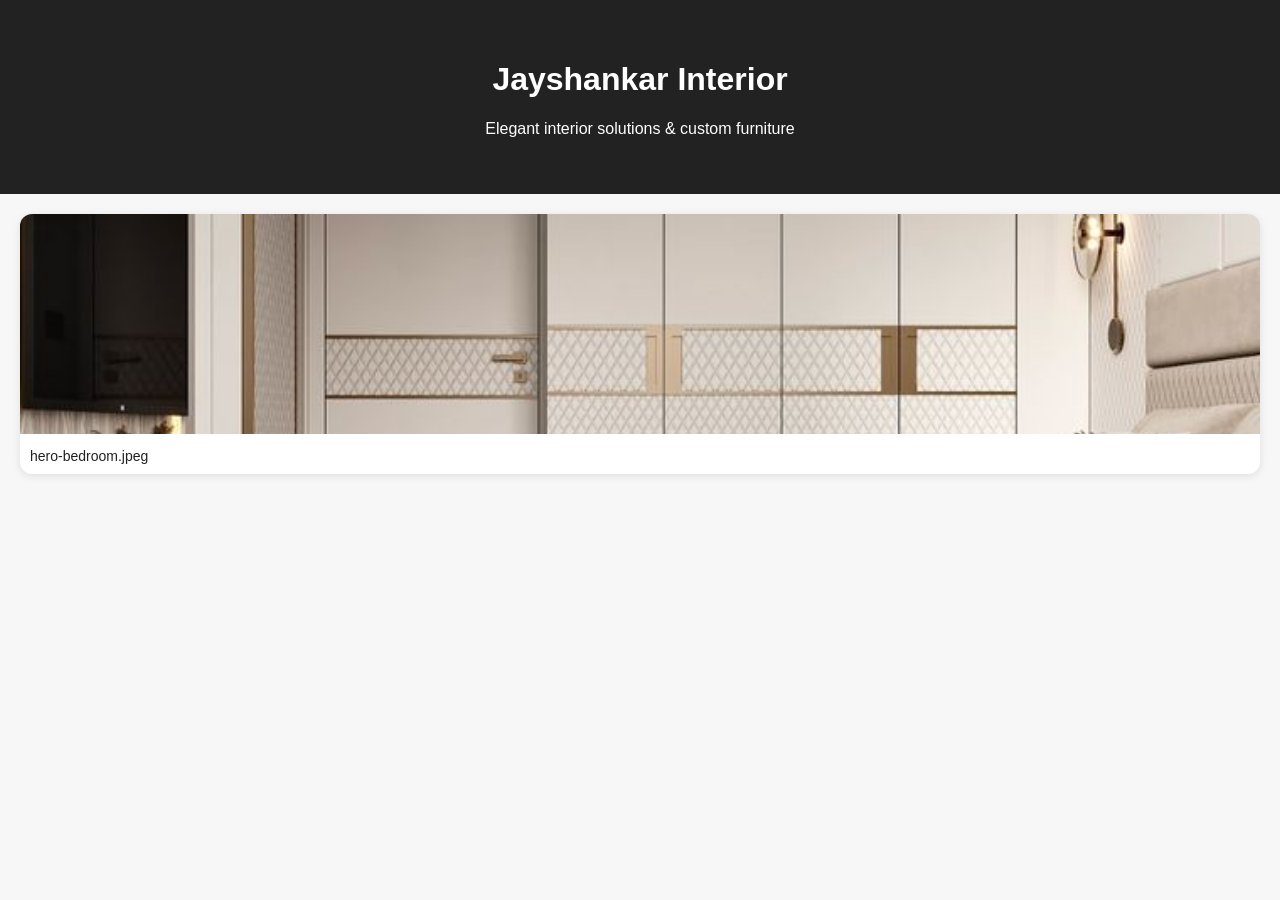
==== index.html @ f44de60a "Add files via upload" ====
<!DOCTYPE html><html><head><meta charset="UTF-8"><meta name="viewport" content="width=device-width, initial-scale=1"><title>Jayshankar Interior</title><link rel="stylesheet" href="style.css"></head><body><header><h1>Jayshankar Interior</h1><p>Elegant interior solutions & custom furniture</p></header><section id="gallery"></section><script src="script.js"></script></body></html>
---- style.css ----
body{font-family:Arial,sans-serif;margin:0;background:#f7f7f7;color:#222}header{text-align:center;padding:40px 20px;background:#222;color:#fff}#gallery{display:grid;grid-template-columns:repeat(auto-fit,minmax(250px,1fr));gap:16px;padding:20px}.card{background:#fff;border-radius:12px;overflow:hidden;box-shadow:0 2px 8px rgba(0,0,0,.1)}img{width:100%;height:220px;object-fit:cover}.caption{padding:10px;font-size:14px}
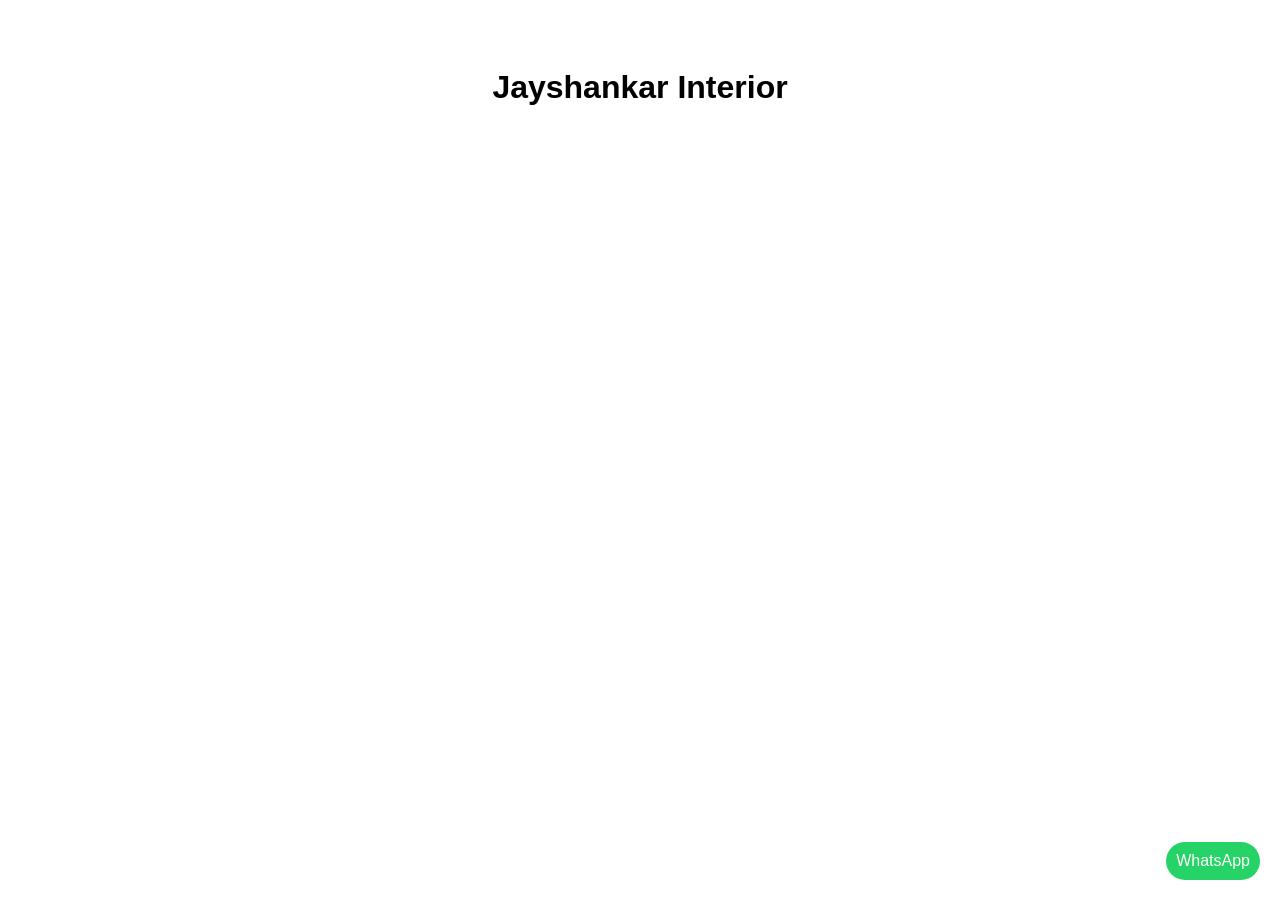
==== commit c6f6304a: "Add files via upload" ====
--- a/index.html
+++ b/index.html
@@ -1 +1,2 @@
-<!DOCTYPE html><html><head><meta charset="UTF-8"><meta name="viewport" content="width=device-width, initial-scale=1"><title>Jayshankar Interior</title><link rel="stylesheet" href="style.css"></head><body><header><h1>Jayshankar Interior</h1><p>Elegant interior solutions & custom furniture</p></header><section id="gallery"></section><script src="script.js"></script></body></html>+<!DOCTYPE html><html><head><title>Jayshankar Interior</title><link rel="stylesheet" href="style.css"></head>
+<body><h1>Jayshankar Interior</h1><div class="whatsapp">WhatsApp</div><script src="script.js"></script></body></html>
--- a/style.css
+++ b/style.css
@@ -1 +1 @@
-body{font-family:Arial,sans-serif;margin:0;background:#f7f7f7;color:#222}header{text-align:center;padding:40px 20px;background:#222;color:#fff}#gallery{display:grid;grid-template-columns:repeat(auto-fit,minmax(250px,1fr));gap:16px;padding:20px}.card{background:#fff;border-radius:12px;overflow:hidden;box-shadow:0 2px 8px rgba(0,0,0,.1)}img{width:100%;height:220px;object-fit:cover}.caption{padding:10px;font-size:14px}+body{font-family:Arial;text-align:center;padding:40px}.whatsapp{position:fixed;right:20px;bottom:20px;background:#25D366;color:white;padding:10px;border-radius:20px;}
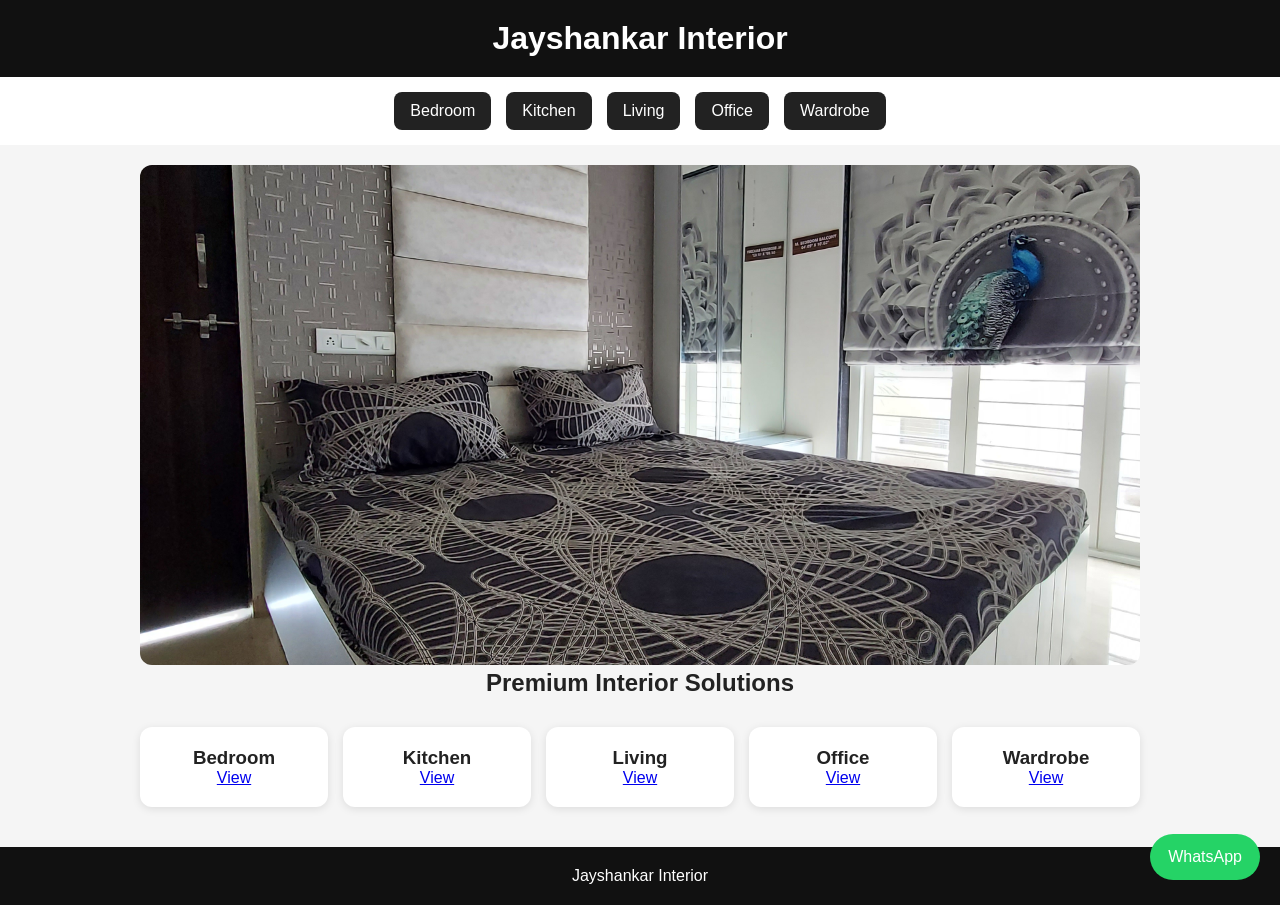
==== commit 01d2284c: "Add files via upload" ====
--- a/index.html
+++ b/index.html
@@ -1,2 +1,8 @@
 <!DOCTYPE html><html><head><title>Jayshankar Interior</title><link rel="stylesheet" href="style.css"></head>
-<body><h1>Jayshankar Interior</h1><div class="whatsapp">WhatsApp</div><script src="script.js"></script></body></html>+<body><header><h1>Jayshankar Interior</h1></header>
+<nav><a href="bedroom.html">Bedroom</a><a href="kitchen.html">Kitchen</a><a href="living.html">Living</a><a href="office.html">Office</a><a href="wardrobe.html">Wardrobe</a></nav>
+<section class="hero"><img id="heroSlider" src=""><h2>Premium Interior Solutions</h2></section>
+<section class="cards"><div class="card"><h3>Bedroom</h3><a href="bedroom.html">View</a></div><div class="card"><h3>Kitchen</h3><a href="kitchen.html">View</a></div><div class="card"><h3>Living</h3><a href="living.html">View</a></div><div class="card"><h3>Office</h3><a href="office.html">View</a></div><div class="card"><h3>Wardrobe</h3><a href="wardrobe.html">View</a></div></section>
+<a class="whatsapp" href="https://wa.me/9999999999" target="_blank">WhatsApp</a>
+<footer>Jayshankar Interior</footer>
+<script src="script.js"></script><script>setupSlider('heroSlider',['bedroom1.jpeg', 'bedroom2.jpeg', 'hero-bedroom.jpeg'])</script></body></html>
--- a/style.css
+++ b/style.css
@@ -1 +1,12 @@
-body{font-family:Arial;text-align:center;padding:40px}.whatsapp{position:fixed;right:20px;bottom:20px;background:#25D366;color:white;padding:10px;border-radius:20px;}+
+*{margin:0;padding:0;box-sizing:border-box}body{font-family:Arial,sans-serif;background:#f5f5f5;color:#222}
+header{background:#111;color:#fff;padding:20px;text-align:center}
+nav{display:flex;justify-content:center;gap:15px;flex-wrap:wrap;padding:15px;background:#fff}
+nav a{padding:10px 16px;background:#222;color:#fff;text-decoration:none;border-radius:8px}
+.hero{max-width:1000px;margin:20px auto;text-align:center}
+.hero img,.gallery img{width:100%;max-height:500px;object-fit:cover;border-radius:12px}
+.cards{display:grid;grid-template-columns:repeat(auto-fit,minmax(180px,1fr));gap:15px;max-width:1000px;margin:30px auto}
+.card{background:#fff;padding:20px;border-radius:12px;text-align:center;box-shadow:0 2px 8px rgba(0,0,0,.1)}
+.whatsapp{position:fixed;right:20px;bottom:20px;background:#25D366;color:#fff;padding:14px 18px;border-radius:50px;text-decoration:none;z-index:999}
+.gallery{max-width:1000px;margin:20px auto;padding:20px}
+footer{text-align:center;padding:20px;background:#111;color:#fff;margin-top:40px}
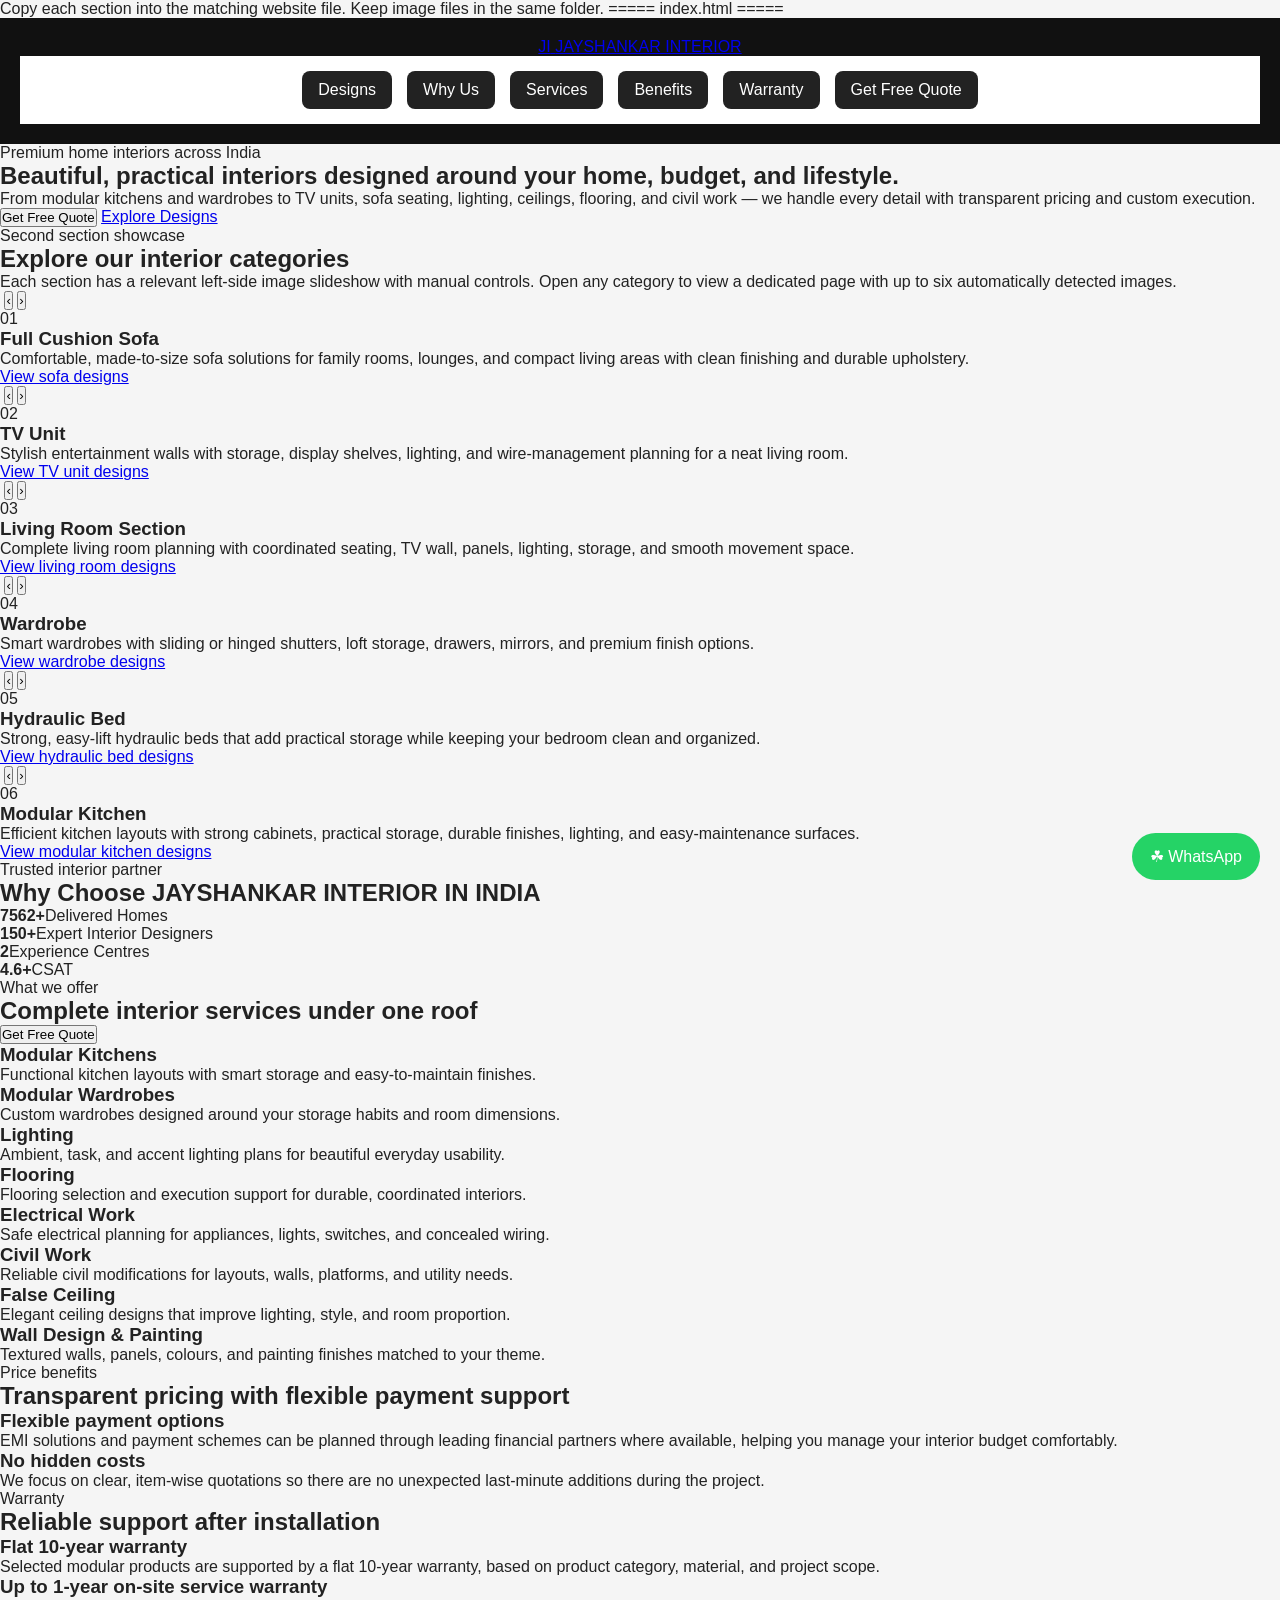
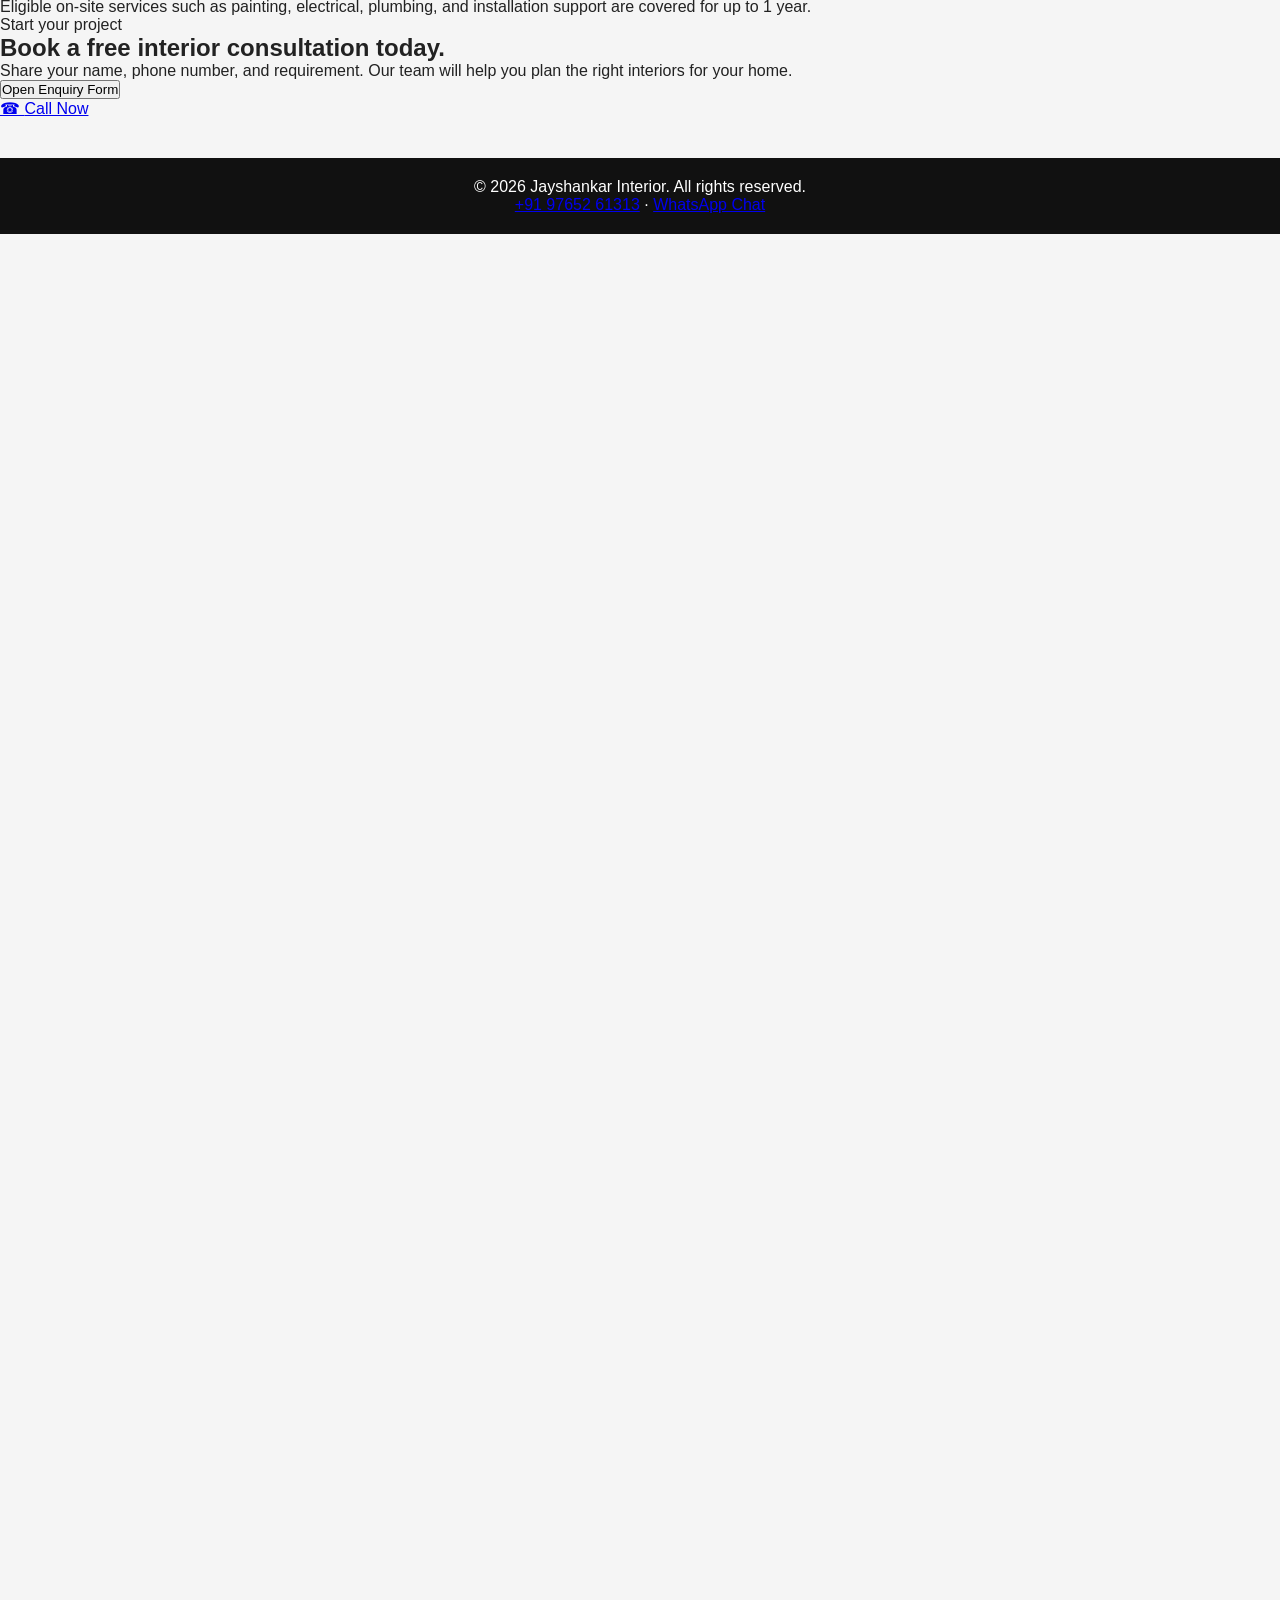
==== commit 39d0dccb: "Update index.html" ====
--- a/index.html
+++ b/index.html
@@ -1,8 +1,1601 @@
-<!DOCTYPE html><html><head><title>Jayshankar Interior</title><link rel="stylesheet" href="style.css"></head>
-<body><header><h1>Jayshankar Interior</h1></header>
-<nav><a href="bedroom.html">Bedroom</a><a href="kitchen.html">Kitchen</a><a href="living.html">Living</a><a href="office.html">Office</a><a href="wardrobe.html">Wardrobe</a></nav>
-<section class="hero"><img id="heroSlider" src=""><h2>Premium Interior Solutions</h2></section>
-<section class="cards"><div class="card"><h3>Bedroom</h3><a href="bedroom.html">View</a></div><div class="card"><h3>Kitchen</h3><a href="kitchen.html">View</a></div><div class="card"><h3>Living</h3><a href="living.html">View</a></div><div class="card"><h3>Office</h3><a href="office.html">View</a></div><div class="card"><h3>Wardrobe</h3><a href="wardrobe.html">View</a></div></section>
-<a class="whatsapp" href="https://wa.me/9999999999" target="_blank">WhatsApp</a>
-<footer>Jayshankar Interior</footer>
-<script src="script.js"></script><script>setupSlider('heroSlider',['bedroom1.jpeg', 'bedroom2.jpeg', 'hero-bedroom.jpeg'])</script></body></html>+Copy each section into the matching website file. Keep image files in the same folder.
+
+
+===== index.html =====
+<!DOCTYPE html>
+<html lang="en">
+<head>
+  <meta charset="UTF-8" />
+  <meta name="viewport" content="width=device-width, initial-scale=1.0" />
+  <meta name="description" content="Jayshankar Interior offers modular kitchens, wardrobes, TV units, sofa sets, hydraulic beds, and complete interior work across India." />
+  <title>Jayshankar Interior | Home Interior Design in India</title>
+  <link rel="stylesheet" href="style.css" />
+</head>
+<body class="home-page">
+  <header class="site-header">
+    <a class="brand" href="index.html" aria-label="Jayshankar Interior home">
+      <span class="brand-logo">JI</span>
+      <span>JAYSHANKAR INTERIOR</span>
+    </a>
+
+    <nav class="main-nav" aria-label="Primary navigation">
+      <a href="#designs">Designs</a>
+      <a href="#why-us">Why Us</a>
+      <a href="#services">Services</a>
+      <a href="#price-benefits">Benefits</a>
+      <a href="#warranty">Warranty</a>
+      <a class="nav-button" href="#enquiry">Get Free Quote</a>
+    </nav>
+  </header>
+
+  <main>
+    <section class="hero-section" id="top">
+      <div class="hero-overlay"></div>
+      <div class="hero-content">
+        <p class="eyebrow">Premium home interiors across India</p>
+        <h1>Beautiful, practical interiors designed around your home, budget, and lifestyle.</h1>
+        <p class="hero-text">From modular kitchens and wardrobes to TV units, sofa seating, lighting, ceilings, flooring, and civil work — we handle every detail with transparent pricing and custom execution.</p>
+        <div class="hero-actions">
+          <button class="primary-button" type="button" data-open-popup>Get Free Quote</button>
+          <a class="secondary-button" href="#designs">Explore Designs</a>
+        </div>
+      </div>
+    </section>
+
+    <section class="design-showcase" id="designs" aria-labelledby="designs-heading">
+      <div class="section-heading">
+        <p class="eyebrow">Second section showcase</p>
+        <h2 id="designs-heading">Explore our interior categories</h2>
+        <p>Each section has a relevant left-side image slideshow with manual controls. Open any category to view a dedicated page with up to six automatically detected images.</p>
+      </div>
+
+      <article class="showcase-row">
+        <div class="slideshow js-slideshow" data-images="Full cushion sofa1.jpeg|Full cushion sofa2.jpeg|Full cushion sofa3.jpeg|Full cushion sofa4.jpeg|Full cushion sofa5.jpeg" data-prefixes="Full cushion sofa" aria-label="Full cushion sofa image slideshow">
+          <img src="Full cushion sofa1.jpeg" alt="Full cushion sofa interior design" />
+          <button class="slide-control prev" type="button" data-slide="prev" aria-label="Previous sofa image">‹</button>
+          <button class="slide-control next" type="button" data-slide="next" aria-label="Next sofa image">›</button>
+        </div>
+        <div class="showcase-copy">
+          <span class="serial">01</span>
+          <h3>Full Cushion Sofa</h3>
+          <p>Comfortable, made-to-size sofa solutions for family rooms, lounges, and compact living areas with clean finishing and durable upholstery.</p>
+          <a class="text-link" href="sofa.html">View sofa designs</a>
+        </div>
+      </article>
+
+      <article class="showcase-row reverse">
+        <div class="slideshow js-slideshow" data-images="TV unit 1.jpeg|TV unit 2.jpeg|TV unit 3.jpeg|TV unit 4.jpeg" data-prefixes="TV unit" aria-label="TV unit image slideshow">
+          <img src="TV unit 1.jpeg" alt="Modern TV unit interior design" />
+          <button class="slide-control prev" type="button" data-slide="prev" aria-label="Previous TV unit image">‹</button>
+          <button class="slide-control next" type="button" data-slide="next" aria-label="Next TV unit image">›</button>
+        </div>
+        <div class="showcase-copy">
+          <span class="serial">02</span>
+          <h3>TV Unit</h3>
+          <p>Stylish entertainment walls with storage, display shelves, lighting, and wire-management planning for a neat living room.</p>
+          <a class="text-link" href="tv-unit.html">View TV unit designs</a>
+        </div>
+      </article>
+
+      <article class="showcase-row">
+        <div class="slideshow js-slideshow" data-images="Full cushion sofa5.jpeg|Full cushion sofa1.jpeg|TV unit 3.jpeg|TV unit 4.jpeg" data-prefixes="Living room section,Full cushion sofa,TV unit" aria-label="Living room image slideshow">
+          <img src="Full cushion sofa5.jpeg" alt="Living room interior section" />
+          <button class="slide-control prev" type="button" data-slide="prev" aria-label="Previous living room image">‹</button>
+          <button class="slide-control next" type="button" data-slide="next" aria-label="Next living room image">›</button>
+        </div>
+        <div class="showcase-copy">
+          <span class="serial">03</span>
+          <h3>Living Room Section</h3>
+          <p>Complete living room planning with coordinated seating, TV wall, panels, lighting, storage, and smooth movement space.</p>
+          <a class="text-link" href="living-room.html">View living room designs</a>
+        </div>
+      </article>
+
+      <article class="showcase-row reverse">
+        <div class="slideshow js-slideshow" data-images="Wardrobe1.jpeg|Wardrobe2.jpeg" data-prefixes="Wardrobe" aria-label="Wardrobe image slideshow">
+          <img src="Wardrobe1.jpeg" alt="Custom wardrobe design" />
+          <button class="slide-control prev" type="button" data-slide="prev" aria-label="Previous wardrobe image">‹</button>
+          <button class="slide-control next" type="button" data-slide="next" aria-label="Next wardrobe image">›</button>
+        </div>
+        <div class="showcase-copy">
+          <span class="serial">04</span>
+          <h3>Wardrobe</h3>
+          <p>Smart wardrobes with sliding or hinged shutters, loft storage, drawers, mirrors, and premium finish options.</p>
+          <a class="text-link" href="wardrobe.html">View wardrobe designs</a>
+        </div>
+      </article>
+
+      <article class="showcase-row">
+        <div class="slideshow js-slideshow" data-images="Hydrulic bed.jpeg|Hydrulic bed1.jpeg|bedroom1.jpeg|bedroom2.jpeg|hero-bedroom.jpeg" data-prefixes="Hydrulic bed,Hydraulic bed,bedroom" aria-label="Hydraulic bed image slideshow">
+          <img src="Hydrulic bed.jpeg" alt="Hydraulic bed with storage" />
+          <button class="slide-control prev" type="button" data-slide="prev" aria-label="Previous hydraulic bed image">‹</button>
+          <button class="slide-control next" type="button" data-slide="next" aria-label="Next hydraulic bed image">›</button>
+        </div>
+        <div class="showcase-copy">
+          <span class="serial">05</span>
+          <h3>Hydraulic Bed</h3>
+          <p>Strong, easy-lift hydraulic beds that add practical storage while keeping your bedroom clean and organized.</p>
+          <a class="text-link" href="hydraulic-bed.html">View hydraulic bed designs</a>
+        </div>
+      </article>
+
+      <article class="showcase-row reverse">
+        <div class="slideshow js-slideshow" data-images="kitchen1.jpeg|kitchen2.jpeg|kitchen3.jpeg|kitchen4.jpeg" data-prefixes="kitchen,Modular kitchen" aria-label="Modular kitchen image slideshow">
+          <img src="kitchen1.jpeg" alt="Modular kitchen interior design" />
+          <button class="slide-control prev" type="button" data-slide="prev" aria-label="Previous kitchen image">‹</button>
+          <button class="slide-control next" type="button" data-slide="next" aria-label="Next kitchen image">›</button>
+        </div>
+        <div class="showcase-copy">
+          <span class="serial">06</span>
+          <h3>Modular Kitchen</h3>
+          <p>Efficient kitchen layouts with strong cabinets, practical storage, durable finishes, lighting, and easy-maintenance surfaces.</p>
+          <a class="text-link" href="kitchen.html">View modular kitchen designs</a>
+        </div>
+      </article>
+    </section>
+
+    <section class="why-section" id="why-us" aria-labelledby="why-heading">
+      <div class="section-heading light">
+        <p class="eyebrow">Trusted interior partner</p>
+        <h2 id="why-heading">Why Choose JAYSHANKAR INTERIOR IN INDIA</h2>
+      </div>
+      <div class="stats-grid">
+        <article><strong>7562+</strong><span>Delivered Homes</span></article>
+        <article><strong>150+</strong><span>Expert Interior Designers</span></article>
+        <article><strong>2</strong><span>Experience Centres</span></article>
+        <article><strong>4.6+</strong><span>CSAT</span></article>
+      </div>
+    </section>
+
+    <section class="info-section" id="services" aria-labelledby="services-heading">
+      <div class="section-heading">
+        <p class="eyebrow">What we offer</p>
+        <h2 id="services-heading">Complete interior services under one roof</h2>
+        <button class="primary-button" type="button" data-open-popup>Get Free Quote</button>
+      </div>
+      <div class="service-grid">
+        <article><h3>Modular Kitchens</h3><p>Functional kitchen layouts with smart storage and easy-to-maintain finishes.</p></article>
+        <article><h3>Modular Wardrobes</h3><p>Custom wardrobes designed around your storage habits and room dimensions.</p></article>
+        <article><h3>Lighting</h3><p>Ambient, task, and accent lighting plans for beautiful everyday usability.</p></article>
+        <article><h3>Flooring</h3><p>Flooring selection and execution support for durable, coordinated interiors.</p></article>
+        <article><h3>Electrical Work</h3><p>Safe electrical planning for appliances, lights, switches, and concealed wiring.</p></article>
+        <article><h3>Civil Work</h3><p>Reliable civil modifications for layouts, walls, platforms, and utility needs.</p></article>
+        <article><h3>False Ceiling</h3><p>Elegant ceiling designs that improve lighting, style, and room proportion.</p></article>
+        <article><h3>Wall Design & Painting</h3><p>Textured walls, panels, colours, and painting finishes matched to your theme.</p></article>
+      </div>
+    </section>
+
+    <section class="split-info" id="price-benefits" aria-labelledby="price-heading">
+      <div>
+        <p class="eyebrow">Price benefits</p>
+        <h2 id="price-heading">Transparent pricing with flexible payment support</h2>
+      </div>
+      <div class="benefit-cards">
+        <article>
+          <h3>Flexible payment options</h3>
+          <p>EMI solutions and payment schemes can be planned through leading financial partners where available, helping you manage your interior budget comfortably.</p>
+        </article>
+        <article>
+          <h3>No hidden costs</h3>
+          <p>We focus on clear, item-wise quotations so there are no unexpected last-minute additions during the project.</p>
+        </article>
+      </div>
+    </section>
+
+    <section class="split-info warranty-section" id="warranty" aria-labelledby="warranty-heading">
+      <div>
+        <p class="eyebrow">Warranty</p>
+        <h2 id="warranty-heading">Reliable support after installation</h2>
+      </div>
+      <div class="benefit-cards">
+        <article>
+          <h3>Flat 10-year warranty</h3>
+          <p>Selected modular products are supported by a flat 10-year warranty, based on product category, material, and project scope.</p>
+        </article>
+        <article>
+          <h3>Up to 1-year on-site service warranty</h3>
+          <p>Eligible on-site services such as painting, electrical, plumbing, and installation support are covered for up to 1 year.</p>
+        </article>
+      </div>
+    </section>
+
+    <section class="about-section" id="enquiry">
+      <div class="about-card">
+        <p class="eyebrow">Start your project</p>
+        <h2>Book a free interior consultation today.</h2>
+        <p>Share your name, phone number, and requirement. Our team will help you plan the right interiors for your home.</p>
+        <button class="primary-button" type="button" data-open-popup>Open Enquiry Form</button>
+      </div>
+    </section>
+  </main>
+
+  <div class="floating-actions" aria-label="Quick contact actions">
+    <a class="float-button call" href="tel:+919765261313" aria-label="Call Jayshankar Interior now">☎ <span>Call Now</span></a>
+    <a class="float-button whatsapp" href="https://wa.me/+919765261313" target="_blank" rel="noopener" aria-label="Chat with Jayshankar Interior on WhatsApp">☘ <span>WhatsApp</span></a>
+  </div>
+
+  <div class="popup-overlay" id="enquiry-popup" hidden>
+    <section class="popup-card" role="dialog" aria-modal="true" aria-labelledby="popup-title">
+      <button class="popup-close" type="button" data-close-popup aria-label="Close enquiry popup">×</button>
+      <p class="eyebrow">Quick enquiry</p>
+      <h2 id="popup-title">Get a free quote</h2>
+      <p class="popup-note">Name and phone number are required. Email is optional.</p>
+
+      <form id="enquiry-form" class="enquiry-form">
+        <label>
+          Full Name *
+          <input type="text" name="name" placeholder="Enter your name" required />
+        </label>
+        <label>
+          Phone Number *
+          <input type="tel" name="phone" placeholder="Enter your phone number" required />
+        </label>
+        <label>
+          Email Address
+          <input type="email" name="email" placeholder="Enter your email (optional)" />
+        </label>
+        <label>
+          Requirement
+          <select name="requirement">
+            <option>Complete Home Interior</option>
+            <option>Modular Kitchen</option>
+            <option>Modular Wardrobe</option>
+            <option>TV Unit</option>
+            <option>Full Cushion Sofa</option>
+            <option>Hydraulic Bed</option>
+            <option>Living Room Section</option>
+          </select>
+        </label>
+        <button class="primary-button" type="submit">Submit Enquiry</button>
+        <a class="form-link" href="https://docs.google.com/forms/d/1d_uRcnbtleax9MZRhC6FLLSPTw43_CeZFEFOLj0PG4w/viewform?usp=sf_link" target="_blank" rel="noopener">Open Google Form</a>
+      </form>
+    </section>
+  </div>
+
+  <footer class="site-footer">
+    <p>© 2026 Jayshankar Interior. All rights reserved.</p>
+    <p><a href="tel:+919765261313">+91 97652 61313</a> · <a href="https://wa.me/+919765261313" target="_blank" rel="noopener">WhatsApp Chat</a></p>
+  </footer>
+
+  <script src="script.js"></script>
+</body>
+</html>
+
+
+===== style.css =====
+:root {
+  --ink: #18120f;
+  --muted: #6f625b;
+  --cream: #fff8f1;
+  --sand: #f0dec9;
+  --wood: #6a3b24;
+  --gold: #c8843f;
+  --white: #ffffff;
+  --green: #25d366;
+  --shadow: 0 18px 45px rgba(40, 22, 12, 0.14);
+  --radius: 28px;
+}
+
+* {
+  box-sizing: border-box;
+  margin: 0;
+  padding: 0;
+}
+
+html {
+  scroll-behavior: smooth;
+}
+
+body {
+  background: var(--cream);
+  color: var(--ink);
+  font-family: Arial, Helvetica, sans-serif;
+  line-height: 1.6;
+}
+
+img {
+  display: block;
+  max-width: 100%;
+}
+
+a {
+  color: inherit;
+}
+
+.site-header {
+  align-items: center;
+  background: rgba(255, 248, 241, 0.94);
+  border-bottom: 1px solid rgba(106, 59, 36, 0.12);
+  display: flex;
+  gap: 24px;
+  justify-content: space-between;
+  padding: 14px 6vw;
+  position: sticky;
+  top: 0;
+  z-index: 900;
+}
+
+.brand {
+  align-items: center;
+  display: inline-flex;
+  font-weight: 900;
+  gap: 10px;
+  letter-spacing: -0.03em;
+  text-decoration: none;
+  white-space: nowrap;
+}
+
+.brand-logo {
+  background: linear-gradient(135deg, var(--wood), var(--gold));
+  border-radius: 50%;
+  color: var(--white);
+  display: grid;
+  height: 42px;
+  place-items: center;
+  width: 42px;
+}
+
+.main-nav {
+  align-items: center;
+  display: flex;
+  flex-wrap: wrap;
+  gap: 16px;
+  justify-content: flex-end;
+}
+
+.main-nav a {
+  color: var(--muted);
+  font-size: 15px;
+  font-weight: 800;
+  text-decoration: none;
+}
+
+.main-nav a:hover,
+.main-nav .nav-button {
+  color: var(--ink);
+}
+
+.nav-button {
+  background: var(--sand);
+  border-radius: 999px;
+  padding: 10px 16px;
+}
+
+.hero-section {
+  align-items: center;
+  background: url("hero-bedroom.jpeg") center/cover no-repeat;
+  display: flex;
+  min-height: 88vh;
+  padding: 100px 6vw;
+  position: relative;
+}
+
+.hero-overlay {
+  background: linear-gradient(90deg, rgba(18, 11, 7, 0.86), rgba(18, 11, 7, 0.58), rgba(18, 11, 7, 0.16));
+  inset: 0;
+  position: absolute;
+}
+
+.hero-content {
+  color: var(--white);
+  max-width: 760px;
+  position: relative;
+  z-index: 1;
+}
+
+.eyebrow {
+  color: var(--gold);
+  display: inline-block;
+  font-size: 13px;
+  font-weight: 900;
+  letter-spacing: 0.14em;
+  margin-bottom: 12px;
+  text-transform: uppercase;
+}
+
+.hero-content h1,
+.section-heading h2,
+.split-info h2,
+.about-card h2,
+.detail-copy h1 {
+  font-size: clamp(34px, 5vw, 66px);
+  letter-spacing: -0.055em;
+  line-height: 1.05;
+}
+
+.hero-text {
+  color: rgba(255, 255, 255, 0.86);
+  font-size: clamp(17px, 2vw, 22px);
+  margin: 24px 0 32px;
+  max-width: 690px;
+}
+
+.hero-actions,
+.detail-actions {
+  display: flex;
+  flex-wrap: wrap;
+  gap: 14px;
+}
+
+.primary-button,
+.secondary-button,
+.text-link,
+.page-button {
+  align-items: center;
+  border: 0;
+  border-radius: 999px;
+  cursor: pointer;
+  display: inline-flex;
+  font-weight: 900;
+  justify-content: center;
+  min-height: 48px;
+  padding: 13px 22px;
+  text-decoration: none;
+  transition: transform 0.25s ease, box-shadow 0.25s ease;
+}
+
+.primary-button {
+  background: linear-gradient(135deg, var(--gold), var(--wood));
+  box-shadow: 0 14px 28px rgba(106, 59, 36, 0.24);
+  color: var(--white);
+}
+
+.secondary-button {
+  background: rgba(255, 255, 255, 0.12);
+  border: 1px solid rgba(255, 255, 255, 0.42);
+  color: var(--white);
+}
+
+.primary-button:hover,
+.secondary-button:hover,
+.text-link:hover,
+.page-button:hover {
+  transform: translateY(-2px);
+}
+
+.design-showcase,
+.info-section,
+.split-info,
+.about-section,
+.detail-section {
+  padding: 88px 6vw;
+}
+
+.section-heading {
+  margin: 0 auto 42px;
+  max-width: 830px;
+  text-align: center;
+}
+
+.section-heading p,
+.showcase-copy p,
+.split-info p,
+.about-card p,
+.detail-copy p,
+.info-panel p {
+  color: var(--muted);
+  font-size: 18px;
+}
+
+.section-heading h2,
+.split-info h2,
+.about-card h2 {
+  font-size: clamp(30px, 4vw, 52px);
+  margin-bottom: 16px;
+}
+
+.showcase-row {
+  align-items: center;
+  display: grid;
+  gap: 34px;
+  grid-template-columns: minmax(0, 1fr) minmax(280px, 0.8fr);
+  margin: 34px auto;
+  max-width: 1180px;
+}
+
+.showcase-row.reverse {
+  grid-template-columns: minmax(280px, 0.8fr) minmax(0, 1fr);
+}
+
+.showcase-row.reverse .slideshow {
+  order: 2;
+}
+
+.slideshow {
+  background: #211510;
+  border-radius: var(--radius);
+  box-shadow: var(--shadow);
+  min-height: 390px;
+  overflow: hidden;
+  position: relative;
+}
+
+.slideshow img {
+  background: #211510;
+  height: 430px;
+  object-fit: contain;
+  transition: opacity 0.35s ease;
+  width: 100%;
+}
+
+.slideshow img.fade-out {
+  opacity: 0.25;
+}
+
+.slide-control {
+  background: rgba(255, 255, 255, 0.88);
+  border: 0;
+  border-radius: 50%;
+  color: var(--ink);
+  cursor: pointer;
+  font-size: 34px;
+  height: 46px;
+  line-height: 1;
+  position: absolute;
+  top: 50%;
+  transform: translateY(-50%);
+  width: 46px;
+}
+
+.slide-control.prev {
+  left: 14px;
+}
+
+.slide-control.next {
+  right: 14px;
+}
+
+.slide-status {
+  background: rgba(0, 0, 0, 0.58);
+  border-radius: 999px;
+  bottom: 14px;
+  color: var(--white);
+  font-size: 13px;
+  font-weight: 800;
+  padding: 6px 10px;
+  position: absolute;
+  right: 14px;
+}
+
+.showcase-copy {
+  background: var(--white);
+  border-radius: var(--radius);
+  box-shadow: var(--shadow);
+  padding: 34px;
+}
+
+.serial {
+  color: var(--gold);
+  font-size: 18px;
+  font-weight: 900;
+}
+
+.showcase-copy h3 {
+  font-size: clamp(28px, 3vw, 42px);
+  letter-spacing: -0.04em;
+  line-height: 1.1;
+  margin: 8px 0 16px;
+}
+
+.text-link {
+  background: var(--ink);
+  color: var(--white);
+  margin-top: 22px;
+}
+
+.why-section {
+  background: radial-gradient(circle at top left, rgba(200, 132, 63, 0.34), transparent 34%), #1d130f;
+  color: var(--white);
+  padding: 88px 6vw;
+}
+
+.section-heading.light p {
+  color: rgba(255, 255, 255, 0.74);
+}
+
+.stats-grid {
+  display: grid;
+  gap: 18px;
+  grid-template-columns: repeat(4, minmax(0, 1fr));
+  margin: 0 auto;
+  max-width: 1180px;
+}
+
+.stats-grid article {
+  background: rgba(255, 255, 255, 0.08);
+  border: 1px solid rgba(255, 255, 255, 0.13);
+  border-radius: 24px;
+  padding: 28px;
+  text-align: center;
+}
+
+.stats-grid strong {
+  color: var(--gold);
+  display: block;
+  font-size: clamp(36px, 4vw, 56px);
+  line-height: 1;
+}
+
+.stats-grid span {
+  display: block;
+  font-size: 18px;
+  font-weight: 900;
+  margin-top: 10px;
+}
+
+.service-grid {
+  display: grid;
+  gap: 18px;
+  grid-template-columns: repeat(4, minmax(0, 1fr));
+  margin: 0 auto;
+  max-width: 1180px;
+}
+
+.service-grid article,
+.benefit-cards article,
+.info-panel {
+  background: var(--white);
+  border-radius: 24px;
+  box-shadow: var(--shadow);
+  padding: 26px;
+}
+
+.service-grid h3,
+.benefit-cards h3,
+.info-panel h2 {
+  font-size: 22px;
+  letter-spacing: -0.03em;
+  margin-bottom: 10px;
+}
+
+.service-grid p,
+.benefit-cards p {
+  color: var(--muted);
+}
+
+.split-info {
+  align-items: start;
+  display: grid;
+  gap: 34px;
+  grid-template-columns: minmax(280px, 0.75fr) minmax(0, 1fr);
+}
+
+.benefit-cards {
+  display: grid;
+  gap: 18px;
+  grid-template-columns: repeat(2, minmax(0, 1fr));
+}
+
+.warranty-section {
+  background: #fff;
+}
+
+.about-section {
+  background: linear-gradient(135deg, #1d130f, var(--wood));
+}
+
+.about-card {
+  color: var(--white);
+  margin: auto;
+  max-width: 900px;
+  text-align: center;
+}
+
+.about-card p {
+  color: rgba(255, 255, 255, 0.78);
+  margin-bottom: 24px;
+}
+
+.floating-actions {
+  display: grid;
+  gap: 10px;
+  position: fixed;
+  right: 18px;
+  top: 50%;
+  transform: translateY(-50%);
+  z-index: 950;
+}
+
+.float-button {
+  align-items: center;
+  border-radius: 18px 0 0 18px;
+  box-shadow: 0 12px 28px rgba(0, 0, 0, 0.2);
+  color: var(--white);
+  display: flex;
+  font-weight: 900;
+  gap: 8px;
+  min-width: 126px;
+  padding: 13px 15px;
+  text-decoration: none;
+}
+
+.float-button.call {
+  background: var(--gold);
+}
+
+.float-button.whatsapp {
+  background: var(--green);
+}
+
+.popup-overlay {
+  align-items: center;
+  background: rgba(18, 11, 7, 0.72);
+  inset: 0;
+  justify-content: center;
+  padding: 24px;
+  position: fixed;
+  z-index: 1200;
+}
+
+.popup-overlay:not([hidden]) {
+  display: flex;
+}
+
+.popup-card {
+  background: var(--white);
+  border-radius: 26px;
+  box-shadow: 0 24px 80px rgba(0, 0, 0, 0.28);
+  max-height: 92vh;
+  max-width: 520px;
+  overflow: auto;
+  padding: 30px;
+  position: relative;
+  width: 100%;
+}
+
+.popup-close {
+  background: var(--ink);
+  border: 0;
+  border-radius: 50%;
+  color: var(--white);
+  cursor: pointer;
+  font-size: 24px;
+  height: 38px;
+  position: absolute;
+  right: 18px;
+  top: 18px;
+  width: 38px;
+}
+
+.popup-note {
+  color: var(--muted);
+  margin: 8px 0 18px;
+}
+
+.enquiry-form {
+  display: grid;
+  gap: 14px;
+}
+
+.enquiry-form label {
+  display: grid;
+  font-weight: 900;
+  gap: 6px;
+}
+
+.enquiry-form input,
+.enquiry-form select {
+  border: 1px solid rgba(106, 59, 36, 0.18);
+  border-radius: 14px;
+  font: inherit;
+  padding: 13px 14px;
+  width: 100%;
+}
+
+.form-link {
+  color: var(--wood);
+  font-weight: 900;
+  text-align: center;
+}
+
+.site-footer {
+  background: #120c09;
+  color: rgba(255, 255, 255, 0.82);
+  padding: 28px 6vw;
+  text-align: center;
+}
+
+.site-footer a {
+  color: var(--white);
+  text-decoration: none;
+}
+
+.detail-section {
+  display: grid;
+  gap: 44px;
+  grid-template-columns: minmax(0, 1fr) minmax(280px, 0.8fr);
+}
+
+.detail-copy {
+  align-self: center;
+}
+
+.detail-copy h1 {
+  margin-bottom: 18px;
+}
+
+.detail-actions {
+  margin-top: 24px;
+}
+
+.page-button {
+  background: var(--ink);
+  color: var(--white);
+}
+
+.info-list {
+  display: grid;
+  gap: 10px;
+  list-style: none;
+  margin-top: 14px;
+}
+
+.info-list li {
+  color: var(--muted);
+  padding-left: 24px;
+  position: relative;
+}
+
+.info-list li::before {
+  color: var(--gold);
+  content: "✓";
+  font-weight: 900;
+  left: 0;
+  position: absolute;
+}
+
+@media (max-width: 1050px) {
+  .showcase-row,
+  .showcase-row.reverse,
+  .split-info,
+  .detail-section {
+    grid-template-columns: 1fr;
+  }
+
+  .showcase-row.reverse .slideshow {
+    order: 0;
+  }
+
+  .stats-grid,
+  .service-grid {
+    grid-template-columns: repeat(2, minmax(0, 1fr));
+  }
+}
+
+@media (max-width: 720px) {
+  .site-header {
+    align-items: flex-start;
+    flex-direction: column;
+    padding: 12px 5vw;
+  }
+
+  .main-nav {
+    justify-content: flex-start;
+  }
+
+  .hero-section,
+  .design-showcase,
+  .info-section,
+  .split-info,
+  .about-section,
+  .detail-section,
+  .why-section {
+    padding-left: 5vw;
+    padding-right: 5vw;
+  }
+
+  .hero-section {
+    min-height: 76vh;
+    padding-bottom: 70px;
+    padding-top: 70px;
+  }
+
+  .slideshow,
+  .slideshow img {
+    min-height: 310px;
+  }
+
+  .slideshow img {
+    height: 340px;
+  }
+
+  .stats-grid,
+  .service-grid,
+  .benefit-cards {
+    grid-template-columns: 1fr;
+  }
+
+  .floating-actions {
+    bottom: 14px;
+    left: 14px;
+    right: 14px;
+    top: auto;
+    transform: none;
+    grid-template-columns: repeat(2, minmax(0, 1fr));
+  }
+
+  .float-button {
+    border-radius: 999px;
+    justify-content: center;
+    min-width: 0;
+  }
+}
+
+
+===== script.js =====
+const WHATSAPP_URL = "https://wa.me/+919765261313";
+const PHONE_NUMBER = "+919765261313";
+const GOOGLE_FORM_URL = "https://docs.google.com/forms/d/1d_uRcnbtleax9MZRhC6FLLSPTw43_CeZFEFOLj0PG4w/viewform?usp=sf_link";
+const SLIDE_DELAY = 4000;
+const MAX_IMAGES = 6;
+const IMAGE_EXTENSIONS = ["jpeg", "jpg", "png", "webp"];
+
+// Builds candidate names such as kitchen1.jpeg, kitchen 1.jpeg, kitchen6.jpeg.
+function buildCandidates(slideshow) {
+  const explicitImages = (slideshow.dataset.images || "")
+    .split("|")
+    .map((item) => item.trim())
+    .filter(Boolean);
+
+  const prefixes = (slideshow.dataset.prefixes || "")
+    .split(",")
+    .map((item) => item.trim())
+    .filter(Boolean);
+
+  const candidates = new Set(explicitImages);
+
+  prefixes.forEach((prefix) => {
+    for (let number = 1; number <= MAX_IMAGES; number += 1) {
+      IMAGE_EXTENSIONS.forEach((extension) => {
+        candidates.add(`${prefix}${number}.${extension}`);
+        candidates.add(`${prefix} ${number}.${extension}`);
+      });
+    }
+  });
+
+  return Array.from(candidates);
+}
+
+function testImage(src) {
+  return new Promise((resolve) => {
+    const image = new Image();
+    image.onload = () => resolve(src);
+    image.onerror = () => resolve(null);
+    image.src = src;
+  });
+}
+
+async function getAvailableImages(slideshow) {
+  const candidates = buildCandidates(slideshow);
+  const testedImages = await Promise.all(candidates.map(testImage));
+  return testedImages.filter(Boolean).slice(0, MAX_IMAGES);
+}
+
+function updateSlide(slideshow, images, index) {
+  const image = slideshow.querySelector("img");
+  const status = slideshow.querySelector(".slide-status");
+
+  if (!image || !images.length) return;
+
+  image.classList.add("fade-out");
+  window.setTimeout(() => {
+    image.src = images[index];
+    image.classList.remove("fade-out");
+  }, 180);
+
+  if (status) {
+    status.textContent = `${index + 1} / ${images.length}`;
+  }
+}
+
+async function setupSlideshow(slideshow) {
+  const image = slideshow.querySelector("img");
+  const previousButton = slideshow.querySelector('[data-slide="prev"]');
+  const nextButton = slideshow.querySelector('[data-slide="next"]');
+  const images = await getAvailableImages(slideshow);
+
+  if (!image) return;
+
+  if (!images.length) {
+    image.removeAttribute("src");
+    image.alt = "No images are available for this section yet.";
+    slideshow.insertAdjacentHTML("beforeend", '<span class="slide-status">No images</span>');
+    if (previousButton) previousButton.hidden = true;
+    if (nextButton) nextButton.hidden = true;
+    return;
+  }
+
+  let currentIndex = 0;
+  image.src = images[currentIndex];
+
+  const status = document.createElement("span");
+  status.className = "slide-status";
+  slideshow.appendChild(status);
+  updateSlide(slideshow, images, currentIndex);
+
+  const showPrevious = () => {
+    currentIndex = (currentIndex - 1 + images.length) % images.length;
+    updateSlide(slideshow, images, currentIndex);
+  };
+
+  const showNext = () => {
+    currentIndex = (currentIndex + 1) % images.length;
+    updateSlide(slideshow, images, currentIndex);
+  };
+
+  if (previousButton) previousButton.addEventListener("click", showPrevious);
+  if (nextButton) nextButton.addEventListener("click", showNext);
+
+  if (images.length > 1) {
+    window.setInterval(showNext, SLIDE_DELAY);
+  } else {
+    if (previousButton) previousButton.hidden = true;
+    if (nextButton) nextButton.hidden = true;
+  }
+}
+
+function setupAllSlideshows() {
+  document.querySelectorAll(".js-slideshow").forEach(setupSlideshow);
+}
+
+function openPopup() {
+  const popup = document.getElementById("enquiry-popup");
+  if (!popup) return;
+  popup.hidden = false;
+  const firstInput = popup.querySelector("input");
+  if (firstInput) firstInput.focus();
+}
+
+function closePopup() {
+  const popup = document.getElementById("enquiry-popup");
+  if (!popup) return;
+  popup.hidden = true;
+  sessionStorage.setItem("jayshankarPopupClosed", "true");
+}
+
+function setupPopup() {
+  const popup = document.getElementById("enquiry-popup");
+  const form = document.getElementById("enquiry-form");
+
+  document.querySelectorAll("[data-open-popup]").forEach((button) => {
+    button.addEventListener("click", openPopup);
+  });
+
+  document.querySelectorAll("[data-close-popup]").forEach((button) => {
+    button.addEventListener("click", closePopup);
+  });
+
+  if (popup) {
+    popup.addEventListener("click", (event) => {
+      if (event.target === popup) closePopup();
+    });
+  }
+
+  document.addEventListener("keydown", (event) => {
+    if (event.key === "Escape") closePopup();
+  });
+
+  if (document.body.classList.contains("home-page") && !sessionStorage.getItem("jayshankarPopupClosed")) {
+    window.setTimeout(openPopup, 1400);
+  }
+
+  if (form) {
+    form.addEventListener("submit", (event) => {
+      event.preventDefault();
+      if (!form.reportValidity()) return;
+
+      const data = new FormData(form);
+      const message = [
+        "Hello Jayshankar Interior, I want a free quote.",
+        `Name: ${data.get("name") || ""}`,
+        `Phone: ${data.get("phone") || ""}`,
+        `Email: ${data.get("email") || "Not provided"}`,
+        `Requirement: ${data.get("requirement") || ""}`
+      ].join("\n");
+
+      // Direct Google Form submission needs hidden Google entry IDs. This opens the provided form after local validation.
+      window.open(GOOGLE_FORM_URL, "_blank", "noopener");
+      window.open(`${WHATSAPP_URL}?text=${encodeURIComponent(message)}`, "_blank", "noopener");
+      closePopup();
+      form.reset();
+    });
+  }
+}
+
+function updateContactLinks() {
+  document.querySelectorAll('a[href^="https://wa.me/"]').forEach((link) => {
+    link.href = WHATSAPP_URL;
+  });
+  document.querySelectorAll('a[href^="tel:"]').forEach((link) => {
+    link.href = `tel:${PHONE_NUMBER}`;
+  });
+}
+
+document.addEventListener("DOMContentLoaded", () => {
+  updateContactLinks();
+  setupAllSlideshows();
+  setupPopup();
+});
+
+
+===== sofa.html =====
+<!DOCTYPE html>
+<html lang="en">
+<head>
+  <meta charset="UTF-8" />
+  <meta name="viewport" content="width=device-width, initial-scale=1.0" />
+  <meta name="description" content="Explore Full Cushion Sofa designs by Jayshankar Interior with an automatic image slideshow and quick contact buttons." />
+  <title>Full Cushion Sofa | Jayshankar Interior</title>
+  <link rel="stylesheet" href="style.css" />
+</head>
+<body>
+  <header class="site-header">
+    <a class="brand" href="index.html" aria-label="Jayshankar Interior home">
+      <span class="brand-logo">JI</span>
+      <span>JAYSHANKAR INTERIOR</span>
+    </a>
+    <nav class="main-nav" aria-label="Primary navigation">
+      <a href="index.html#designs">Designs</a>
+      <a href="index.html#why-us">Why Us</a>
+      <a href="index.html#services">Services</a>
+      <a class="nav-button" href="index.html#enquiry">Get Free Quote</a>
+    </nav>
+  </header>
+
+  <main>
+    <section class="detail-section">
+      <div class="slideshow js-slideshow" data-images="Full cushion sofa1.jpeg|Full cushion sofa2.jpeg|Full cushion sofa3.jpeg|Full cushion sofa4.jpeg|Full cushion sofa5.jpeg" data-prefixes="Full cushion sofa" aria-label="Full Cushion Sofa image slideshow">
+        <img src="Full cushion sofa1.jpeg" alt="Full Cushion Sofa design image" />
+        <button class="slide-control prev" type="button" data-slide="prev" aria-label="Previous Full Cushion Sofa image">‹</button>
+        <button class="slide-control next" type="button" data-slide="next" aria-label="Next Full Cushion Sofa image">›</button>
+      </div>
+      <div class="detail-copy">
+        <p class="eyebrow">Jayshankar Interior designs</p>
+        <h1>Full Cushion Sofa</h1>
+        <p>Comfortable sofa designs created for family seating, lounge comfort, and polished living room styling.</p>
+        <div class="detail-actions">
+          <a class="page-button" href="index.html#designs">Back to Designs</a>
+          <a class="page-button" href="tel:+919765261313">Call Now</a>
+          <a class="page-button" href="https://wa.me/+919765261313" target="_blank" rel="noopener">WhatsApp</a>
+        </div>
+      </div>
+    </section>
+
+    <section class="detail-section">
+      <article class="info-panel">
+        <h2>About Full Cushion Sofa</h2>
+        <p>Comfortable sofa designs created for family seating, lounge comfort, and polished living room styling.</p>
+        <ul class="info-list">
+          <li>Made-to-size seating for compact and spacious rooms</li>
+          <li>Comfortable cushioning with neat upholstery finishing</li>
+          <li>L-shape, straight, and lounge-style options</li>
+          <li>Fabric and colour suggestions based on your room theme</li>
+          <li>Durable design for daily family use</li>
+        </ul>
+      </article>
+    </section>
+  </main>
+
+  <div class="floating-actions" aria-label="Quick contact actions">
+    <a class="float-button call" href="tel:+919765261313" aria-label="Call Jayshankar Interior now">☎ <span>Call Now</span></a>
+    <a class="float-button whatsapp" href="https://wa.me/+919765261313" target="_blank" rel="noopener" aria-label="Chat with Jayshankar Interior on WhatsApp">☘ <span>WhatsApp</span></a>
+  </div>
+
+  <footer class="site-footer">
+    <p>© 2026 Jayshankar Interior. All rights reserved.</p>
+    <p><a href="tel:+919765261313">+91 97652 61313</a> · <a href="https://wa.me/+919765261313" target="_blank" rel="noopener">WhatsApp Chat</a></p>
+  </footer>
+
+  <script src="script.js"></script>
+</body>
+</html>
+
+
+===== tv-unit.html =====
+<!DOCTYPE html>
+<html lang="en">
+<head>
+  <meta charset="UTF-8" />
+  <meta name="viewport" content="width=device-width, initial-scale=1.0" />
+  <meta name="description" content="Explore TV Unit designs by Jayshankar Interior with an automatic image slideshow and quick contact buttons." />
+  <title>TV Unit | Jayshankar Interior</title>
+  <link rel="stylesheet" href="style.css" />
+</head>
+<body>
+  <header class="site-header">
+    <a class="brand" href="index.html" aria-label="Jayshankar Interior home">
+      <span class="brand-logo">JI</span>
+      <span>JAYSHANKAR INTERIOR</span>
+    </a>
+    <nav class="main-nav" aria-label="Primary navigation">
+      <a href="index.html#designs">Designs</a>
+      <a href="index.html#why-us">Why Us</a>
+      <a href="index.html#services">Services</a>
+      <a class="nav-button" href="index.html#enquiry">Get Free Quote</a>
+    </nav>
+  </header>
+
+  <main>
+    <section class="detail-section">
+      <div class="slideshow js-slideshow" data-images="TV unit 1.jpeg|TV unit 2.jpeg|TV unit 3.jpeg|TV unit 4.jpeg" data-prefixes="TV unit" aria-label="TV Unit image slideshow">
+        <img src="TV unit 1.jpeg" alt="TV Unit design image" />
+        <button class="slide-control prev" type="button" data-slide="prev" aria-label="Previous TV Unit image">‹</button>
+        <button class="slide-control next" type="button" data-slide="next" aria-label="Next TV Unit image">›</button>
+      </div>
+      <div class="detail-copy">
+        <p class="eyebrow">Jayshankar Interior designs</p>
+        <h1>TV Unit</h1>
+        <p>Modern TV units with display shelves, storage, wall panels, and smart wiring-friendly planning.</p>
+        <div class="detail-actions">
+          <a class="page-button" href="index.html#designs">Back to Designs</a>
+          <a class="page-button" href="tel:+919765261313">Call Now</a>
+          <a class="page-button" href="https://wa.me/+919765261313" target="_blank" rel="noopener">WhatsApp</a>
+        </div>
+      </div>
+    </section>
+
+    <section class="detail-section">
+      <article class="info-panel">
+        <h2>About TV Unit</h2>
+        <p>Modern TV units with display shelves, storage, wall panels, and smart wiring-friendly planning.</p>
+        <ul class="info-list">
+          <li>Wall-mounted and full-height TV unit options</li>
+          <li>Hidden wire management for a clean entertainment wall</li>
+          <li>Open display shelves and closed storage combinations</li>
+          <li>Lighting and panel design matched to your living room</li>
+          <li>Durable finishes that are easy to maintain</li>
+        </ul>
+      </article>
+    </section>
+  </main>
+
+  <div class="floating-actions" aria-label="Quick contact actions">
+    <a class="float-button call" href="tel:+919765261313" aria-label="Call Jayshankar Interior now">☎ <span>Call Now</span></a>
+    <a class="float-button whatsapp" href="https://wa.me/+919765261313" target="_blank" rel="noopener" aria-label="Chat with Jayshankar Interior on WhatsApp">☘ <span>WhatsApp</span></a>
+  </div>
+
+  <footer class="site-footer">
+    <p>© 2026 Jayshankar Interior. All rights reserved.</p>
+    <p><a href="tel:+919765261313">+91 97652 61313</a> · <a href="https://wa.me/+919765261313" target="_blank" rel="noopener">WhatsApp Chat</a></p>
+  </footer>
+
+  <script src="script.js"></script>
+</body>
+</html>
+
+
+===== living-room.html =====
+<!DOCTYPE html>
+<html lang="en">
+<head>
+  <meta charset="UTF-8" />
+  <meta name="viewport" content="width=device-width, initial-scale=1.0" />
+  <meta name="description" content="Explore Living Room Section designs by Jayshankar Interior with an automatic image slideshow and quick contact buttons." />
+  <title>Living Room Section | Jayshankar Interior</title>
+  <link rel="stylesheet" href="style.css" />
+</head>
+<body>
+  <header class="site-header">
+    <a class="brand" href="index.html" aria-label="Jayshankar Interior home">
+      <span class="brand-logo">JI</span>
+      <span>JAYSHANKAR INTERIOR</span>
+    </a>
+    <nav class="main-nav" aria-label="Primary navigation">
+      <a href="index.html#designs">Designs</a>
+      <a href="index.html#why-us">Why Us</a>
+      <a href="index.html#services">Services</a>
+      <a class="nav-button" href="index.html#enquiry">Get Free Quote</a>
+    </nav>
+  </header>
+
+  <main>
+    <section class="detail-section">
+      <div class="slideshow js-slideshow" data-images="Full cushion sofa5.jpeg|Full cushion sofa1.jpeg|TV unit 3.jpeg|TV unit 4.jpeg" data-prefixes="Living room section,Full cushion sofa,TV unit" aria-label="Living Room Section image slideshow">
+        <img src="Full cushion sofa5.jpeg" alt="Living Room Section design image" />
+        <button class="slide-control prev" type="button" data-slide="prev" aria-label="Previous Living Room Section image">‹</button>
+        <button class="slide-control next" type="button" data-slide="next" aria-label="Next Living Room Section image">›</button>
+      </div>
+      <div class="detail-copy">
+        <p class="eyebrow">Jayshankar Interior designs</p>
+        <h1>Living Room Section</h1>
+        <p>Complete living room planning with seating, TV wall, panels, lighting, storage, and movement space.</p>
+        <div class="detail-actions">
+          <a class="page-button" href="index.html#designs">Back to Designs</a>
+          <a class="page-button" href="tel:+919765261313">Call Now</a>
+          <a class="page-button" href="https://wa.me/+919765261313" target="_blank" rel="noopener">WhatsApp</a>
+        </div>
+      </div>
+    </section>
+
+    <section class="detail-section">
+      <article class="info-panel">
+        <h2>About Living Room Section</h2>
+        <p>Complete living room planning with seating, TV wall, panels, lighting, storage, and movement space.</p>
+        <ul class="info-list">
+          <li>Coordinated seating, TV wall, and storage layout</li>
+          <li>Practical plans for family use and guest hosting</li>
+          <li>False ceiling, wall panel, and lighting suggestions</li>
+          <li>Material combinations selected for everyday durability</li>
+          <li>Modern, classic, and minimal styling possibilities</li>
+        </ul>
+      </article>
+    </section>
+  </main>
+
+  <div class="floating-actions" aria-label="Quick contact actions">
+    <a class="float-button call" href="tel:+919765261313" aria-label="Call Jayshankar Interior now">☎ <span>Call Now</span></a>
+    <a class="float-button whatsapp" href="https://wa.me/+919765261313" target="_blank" rel="noopener" aria-label="Chat with Jayshankar Interior on WhatsApp">☘ <span>WhatsApp</span></a>
+  </div>
+
+  <footer class="site-footer">
+    <p>© 2026 Jayshankar Interior. All rights reserved.</p>
+    <p><a href="tel:+919765261313">+91 97652 61313</a> · <a href="https://wa.me/+919765261313" target="_blank" rel="noopener">WhatsApp Chat</a></p>
+  </footer>
+
+  <script src="script.js"></script>
+</body>
+</html>
+
+
+===== wardrobe.html =====
+<!DOCTYPE html>
+<html lang="en">
+<head>
+  <meta charset="UTF-8" />
+  <meta name="viewport" content="width=device-width, initial-scale=1.0" />
+  <meta name="description" content="Explore Wardrobe designs by Jayshankar Interior with an automatic image slideshow and quick contact buttons." />
+  <title>Wardrobe | Jayshankar Interior</title>
+  <link rel="stylesheet" href="style.css" />
+</head>
+<body>
+  <header class="site-header">
+    <a class="brand" href="index.html" aria-label="Jayshankar Interior home">
+      <span class="brand-logo">JI</span>
+      <span>JAYSHANKAR INTERIOR</span>
+    </a>
+    <nav class="main-nav" aria-label="Primary navigation">
+      <a href="index.html#designs">Designs</a>
+      <a href="index.html#why-us">Why Us</a>
+      <a href="index.html#services">Services</a>
+      <a class="nav-button" href="index.html#enquiry">Get Free Quote</a>
+    </nav>
+  </header>
+
+  <main>
+    <section class="detail-section">
+      <div class="slideshow js-slideshow" data-images="Wardrobe1.jpeg|Wardrobe2.jpeg" data-prefixes="Wardrobe" aria-label="Wardrobe image slideshow">
+        <img src="Wardrobe1.jpeg" alt="Wardrobe design image" />
+        <button class="slide-control prev" type="button" data-slide="prev" aria-label="Previous Wardrobe image">‹</button>
+        <button class="slide-control next" type="button" data-slide="next" aria-label="Next Wardrobe image">›</button>
+      </div>
+      <div class="detail-copy">
+        <p class="eyebrow">Jayshankar Interior designs</p>
+        <h1>Wardrobe</h1>
+        <p>Custom wardrobe solutions with smart compartments, lofts, mirrors, drawers, and premium finishes.</p>
+        <div class="detail-actions">
+          <a class="page-button" href="index.html#designs">Back to Designs</a>
+          <a class="page-button" href="tel:+919765261313">Call Now</a>
+          <a class="page-button" href="https://wa.me/+919765261313" target="_blank" rel="noopener">WhatsApp</a>
+        </div>
+      </div>
+    </section>
+
+    <section class="detail-section">
+      <article class="info-panel">
+        <h2>About Wardrobe</h2>
+        <p>Custom wardrobe solutions with smart compartments, lofts, mirrors, drawers, and premium finishes.</p>
+        <ul class="info-list">
+          <li>Sliding, hinged, and loft wardrobe concepts</li>
+          <li>Smart divisions for clothes, accessories, and luggage</li>
+          <li>Premium laminate, glass, and mirror finish options</li>
+          <li>Space-saving layouts for compact bedrooms</li>
+          <li>Designs matched with bed, wall, and lighting themes</li>
+        </ul>
+      </article>
+    </section>
+  </main>
+
+  <div class="floating-actions" aria-label="Quick contact actions">
+    <a class="float-button call" href="tel:+919765261313" aria-label="Call Jayshankar Interior now">☎ <span>Call Now</span></a>
+    <a class="float-button whatsapp" href="https://wa.me/+919765261313" target="_blank" rel="noopener" aria-label="Chat with Jayshankar Interior on WhatsApp">☘ <span>WhatsApp</span></a>
+  </div>
+
+  <footer class="site-footer">
+    <p>© 2026 Jayshankar Interior. All rights reserved.</p>
+    <p><a href="tel:+919765261313">+91 97652 61313</a> · <a href="https://wa.me/+919765261313" target="_blank" rel="noopener">WhatsApp Chat</a></p>
+  </footer>
+
+  <script src="script.js"></script>
+</body>
+</html>
+
+
+===== hydraulic-bed.html =====
+<!DOCTYPE html>
+<html lang="en">
+<head>
+  <meta charset="UTF-8" />
+  <meta name="viewport" content="width=device-width, initial-scale=1.0" />
+  <meta name="description" content="Explore Hydraulic Bed designs by Jayshankar Interior with an automatic image slideshow and quick contact buttons." />
+  <title>Hydraulic Bed | Jayshankar Interior</title>
+  <link rel="stylesheet" href="style.css" />
+</head>
+<body>
+  <header class="site-header">
+    <a class="brand" href="index.html" aria-label="Jayshankar Interior home">
+      <span class="brand-logo">JI</span>
+      <span>JAYSHANKAR INTERIOR</span>
+    </a>
+    <nav class="main-nav" aria-label="Primary navigation">
+      <a href="index.html#designs">Designs</a>
+      <a href="index.html#why-us">Why Us</a>
+      <a href="index.html#services">Services</a>
+      <a class="nav-button" href="index.html#enquiry">Get Free Quote</a>
+    </nav>
+  </header>
+
+  <main>
+    <section class="detail-section">
+      <div class="slideshow js-slideshow" data-images="Hydrulic bed.jpeg|Hydrulic bed1.jpeg|bedroom1.jpeg|bedroom2.jpeg|hero-bedroom.jpeg" data-prefixes="Hydrulic bed,Hydraulic bed,bedroom" aria-label="Hydraulic Bed image slideshow">
+        <img src="Hydrulic bed.jpeg" alt="Hydraulic Bed design image" />
+        <button class="slide-control prev" type="button" data-slide="prev" aria-label="Previous Hydraulic Bed image">‹</button>
+        <button class="slide-control next" type="button" data-slide="next" aria-label="Next Hydraulic Bed image">›</button>
+      </div>
+      <div class="detail-copy">
+        <p class="eyebrow">Jayshankar Interior designs</p>
+        <h1>Hydraulic Bed</h1>
+        <p>Strong hydraulic beds with easy-lift storage, comfortable proportions, and clean bedroom finishing.</p>
+        <div class="detail-actions">
+          <a class="page-button" href="index.html#designs">Back to Designs</a>
+          <a class="page-button" href="tel:+919765261313">Call Now</a>
+          <a class="page-button" href="https://wa.me/+919765261313" target="_blank" rel="noopener">WhatsApp</a>
+        </div>
+      </div>
+    </section>
+
+    <section class="detail-section">
+      <article class="info-panel">
+        <h2>About Hydraulic Bed</h2>
+        <p>Strong hydraulic beds with easy-lift storage, comfortable proportions, and clean bedroom finishing.</p>
+        <ul class="info-list">
+          <li>Easy-lift storage for blankets, luggage, and seasonal items</li>
+          <li>Strong frame planning for long-term durability</li>
+          <li>Custom headboard and side table coordination</li>
+          <li>Useful for homes that need extra hidden storage</li>
+          <li>Finish options that match wardrobes and wall colours</li>
+        </ul>
+      </article>
+    </section>
+  </main>
+
+  <div class="floating-actions" aria-label="Quick contact actions">
+    <a class="float-button call" href="tel:+919765261313" aria-label="Call Jayshankar Interior now">☎ <span>Call Now</span></a>
+    <a class="float-button whatsapp" href="https://wa.me/+919765261313" target="_blank" rel="noopener" aria-label="Chat with Jayshankar Interior on WhatsApp">☘ <span>WhatsApp</span></a>
+  </div>
+
+  <footer class="site-footer">
+    <p>© 2026 Jayshankar Interior. All rights reserved.</p>
+    <p><a href="tel:+919765261313">+91 97652 61313</a> · <a href="https://wa.me/+919765261313" target="_blank" rel="noopener">WhatsApp Chat</a></p>
+  </footer>
+
+  <script src="script.js"></script>
+</body>
+</html>
+
+
+===== kitchen.html =====
+<!DOCTYPE html>
+<html lang="en">
+<head>
+  <meta charset="UTF-8" />
+  <meta name="viewport" content="width=device-width, initial-scale=1.0" />
+  <meta name="description" content="Explore Modular Kitchen designs by Jayshankar Interior with an automatic image slideshow and quick contact buttons." />
+  <title>Modular Kitchen | Jayshankar Interior</title>
+  <link rel="stylesheet" href="style.css" />
+</head>
+<body>
+  <header class="site-header">
+    <a class="brand" href="index.html" aria-label="Jayshankar Interior home">
+      <span class="brand-logo">JI</span>
+      <span>JAYSHANKAR INTERIOR</span>
+    </a>
+    <nav class="main-nav" aria-label="Primary navigation">
+      <a href="index.html#designs">Designs</a>
+      <a href="index.html#why-us">Why Us</a>
+      <a href="index.html#services">Services</a>
+      <a class="nav-button" href="index.html#enquiry">Get Free Quote</a>
+    </nav>
+  </header>
+
+  <main>
+    <section class="detail-section">
+      <div class="slideshow js-slideshow" data-images="kitchen1.jpeg|kitchen2.jpeg|kitchen3.jpeg|kitchen4.jpeg" data-prefixes="kitchen,Modular kitchen" aria-label="Modular Kitchen image slideshow">
+        <img src="kitchen1.jpeg" alt="Modular Kitchen design image" />
+        <button class="slide-control prev" type="button" data-slide="prev" aria-label="Previous Modular Kitchen image">‹</button>
+        <button class="slide-control next" type="button" data-slide="next" aria-label="Next Modular Kitchen image">›</button>
+      </div>
+      <div class="detail-copy">
+        <p class="eyebrow">Jayshankar Interior designs</p>
+        <h1>Modular Kitchen</h1>
+        <p>Durable modular kitchens planned for practical storage, safe services, easy cleaning, and smooth cooking flow.</p>
+        <div class="detail-actions">
+          <a class="page-button" href="index.html#designs">Back to Designs</a>
+          <a class="page-button" href="tel:+919765261313">Call Now</a>
+          <a class="page-button" href="https://wa.me/+919765261313" target="_blank" rel="noopener">WhatsApp</a>
+        </div>
+      </div>
+    </section>
+
+    <section class="detail-section">
+      <article class="info-panel">
+        <h2>About Modular Kitchen</h2>
+        <p>Durable modular kitchens planned for practical storage, safe services, easy cleaning, and smooth cooking flow.</p>
+        <ul class="info-list">
+          <li>Straight, L-shape, parallel, and U-shape kitchen layouts</li>
+          <li>Smart cabinet divisions for utensils, groceries, and appliances</li>
+          <li>Countertop, backsplash, sink, and lighting coordination</li>
+          <li>Durable hardware selected for Indian cooking needs</li>
+          <li>Budget-friendly and premium material options</li>
+        </ul>
+      </article>
+    </section>
+  </main>
+
+  <div class="floating-actions" aria-label="Quick contact actions">
+    <a class="float-button call" href="tel:+919765261313" aria-label="Call Jayshankar Interior now">☎ <span>Call Now</span></a>
+    <a class="float-button whatsapp" href="https://wa.me/+919765261313" target="_blank" rel="noopener" aria-label="Chat with Jayshankar Interior on WhatsApp">☘ <span>WhatsApp</span></a>
+  </div>
+
+  <footer class="site-footer">
+    <p>© 2026 Jayshankar Interior. All rights reserved.</p>
+    <p><a href="tel:+919765261313">+91 97652 61313</a> · <a href="https://wa.me/+919765261313" target="_blank" rel="noopener">WhatsApp Chat</a></p>
+  </footer>
+
+  <script src="script.js"></script>
+</body>
+</html>
+
+
+===== bedroom.html =====
+<!DOCTYPE html>
+<html lang="en">
+<head>
+  <meta charset="UTF-8" />
+  <meta name="viewport" content="width=device-width, initial-scale=1.0" />
+  <meta http-equiv="refresh" content="0; url=hydraulic-bed.html" />
+  <title>Redirecting | Jayshankar Interior</title>
+</head>
+<body>
+  <p>Redirecting to <a href="hydraulic-bed.html">hydraulic-bed.html</a>.</p>
+</body>
+</html>
+
+
+===== living.html =====
+<!DOCTYPE html>
+<html lang="en">
+<head>
+  <meta charset="UTF-8" />
+  <meta name="viewport" content="width=device-width, initial-scale=1.0" />
+  <meta http-equiv="refresh" content="0; url=living-room.html" />
+  <title>Redirecting | Jayshankar Interior</title>
+</head>
+<body>
+  <p>Redirecting to <a href="living-room.html">living-room.html</a>.</p>
+</body>
+</html>
+
+
+===== office.html =====
+<!DOCTYPE html>
+<html lang="en">
+<head>
+  <meta charset="UTF-8" />
+  <meta name="viewport" content="width=device-width, initial-scale=1.0" />
+  <meta http-equiv="refresh" content="0; url=index.html#services" />
+  <title>Redirecting | Jayshankar Interior</title>
+</head>
+<body>
+  <p>Redirecting to <a href="index.html#services">index.html#services</a>.</p>
+</body>
+</html>
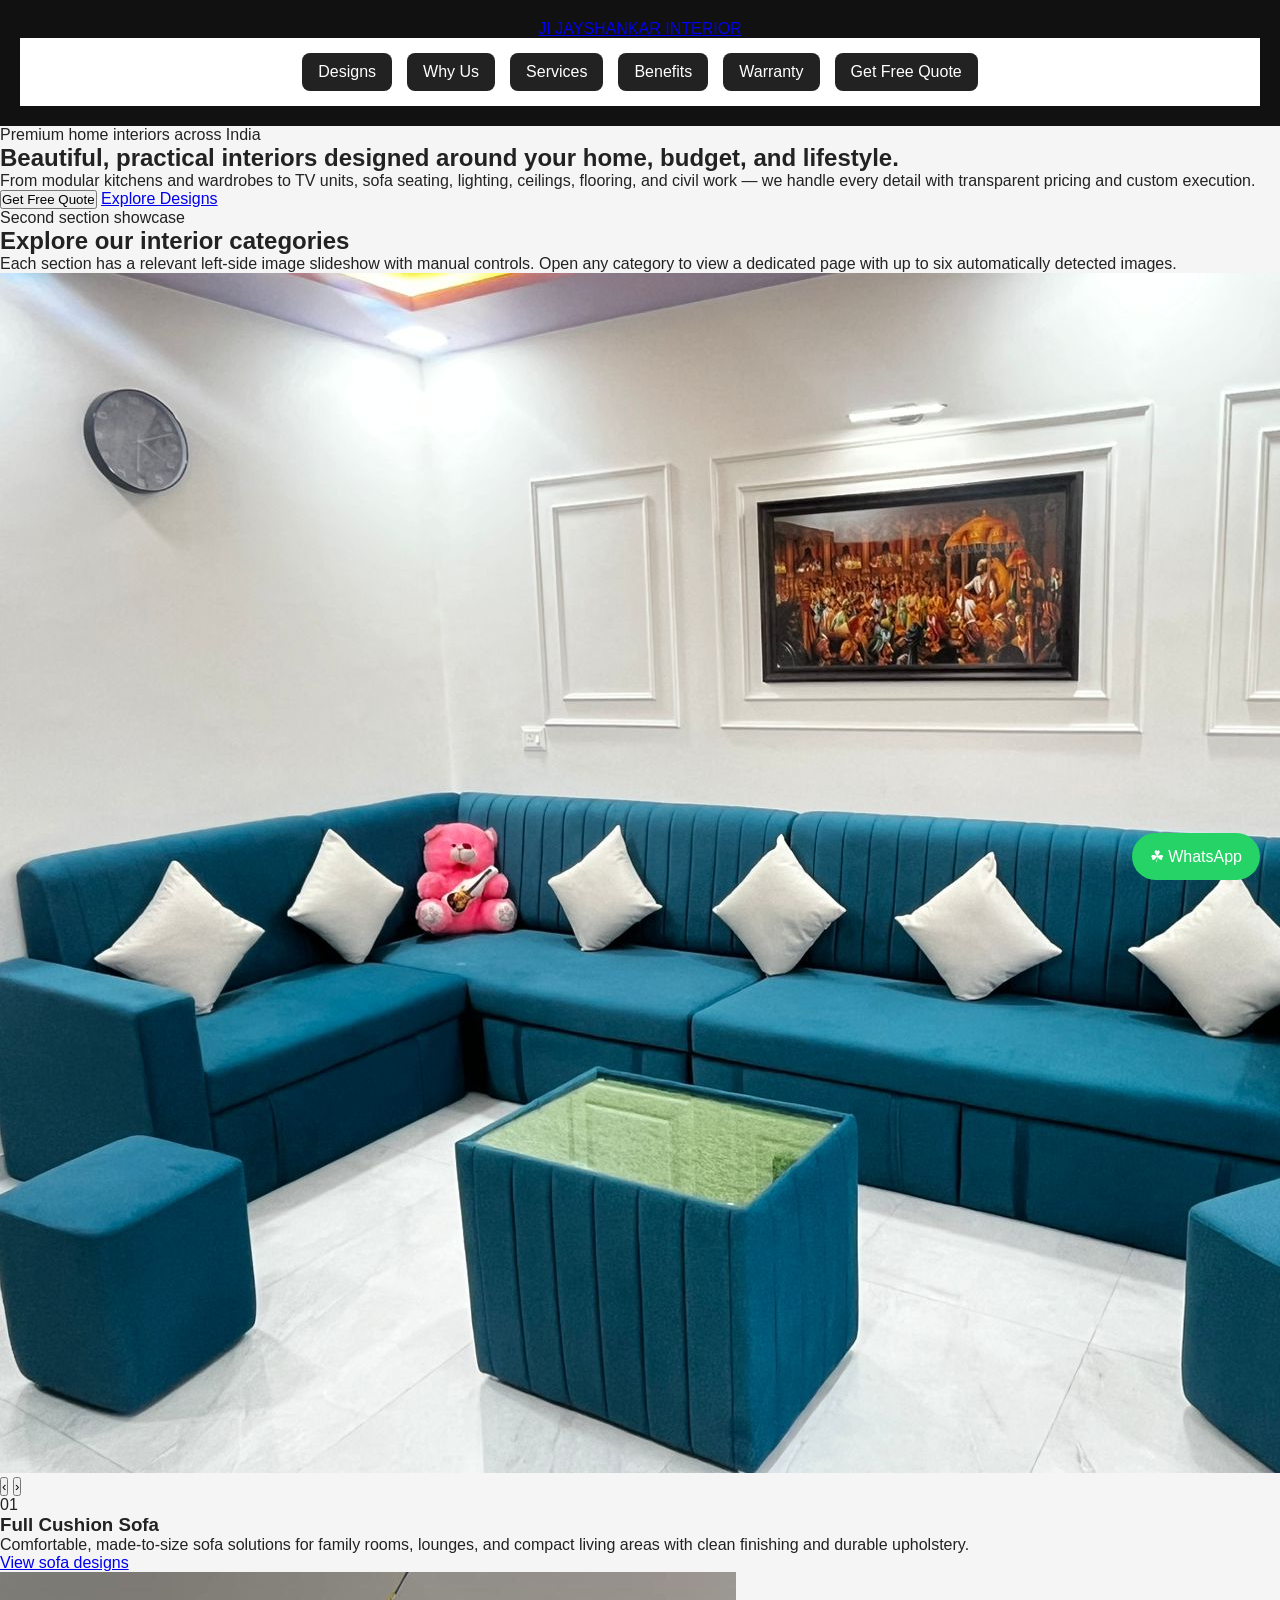
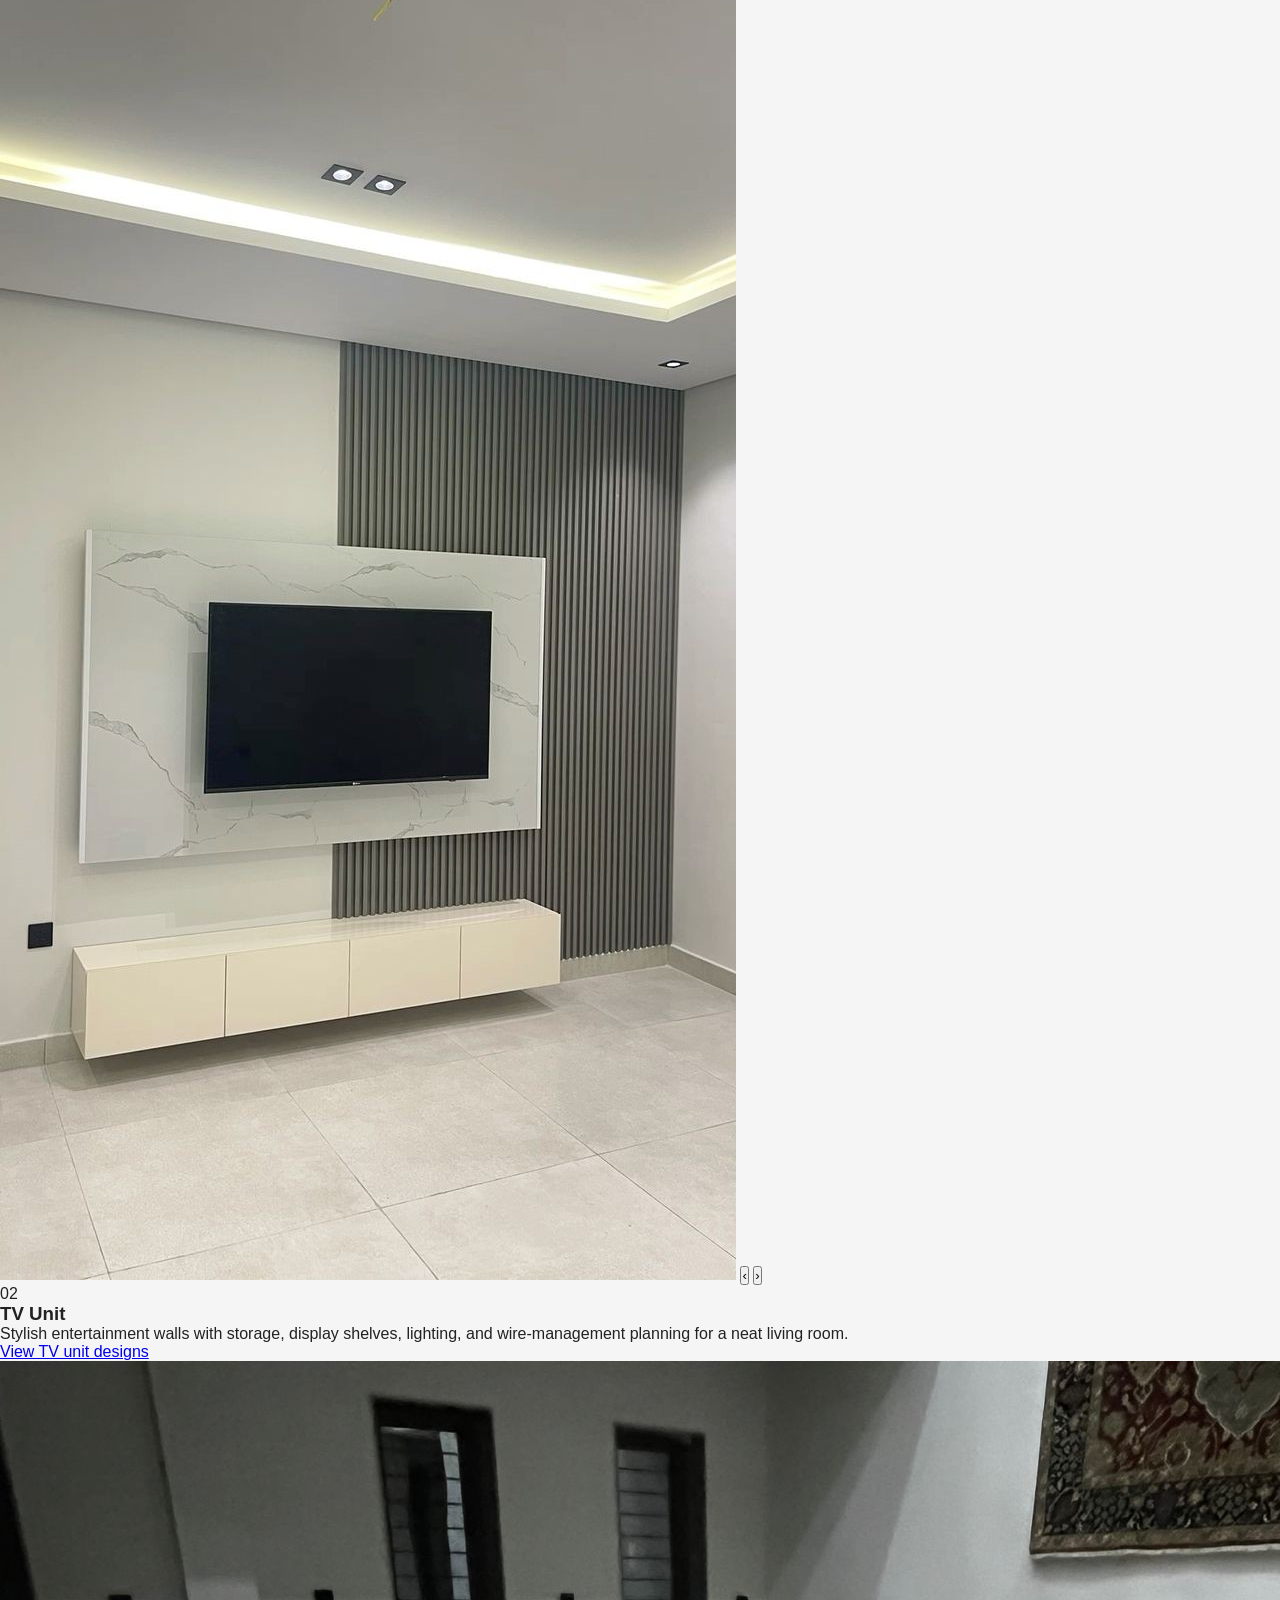
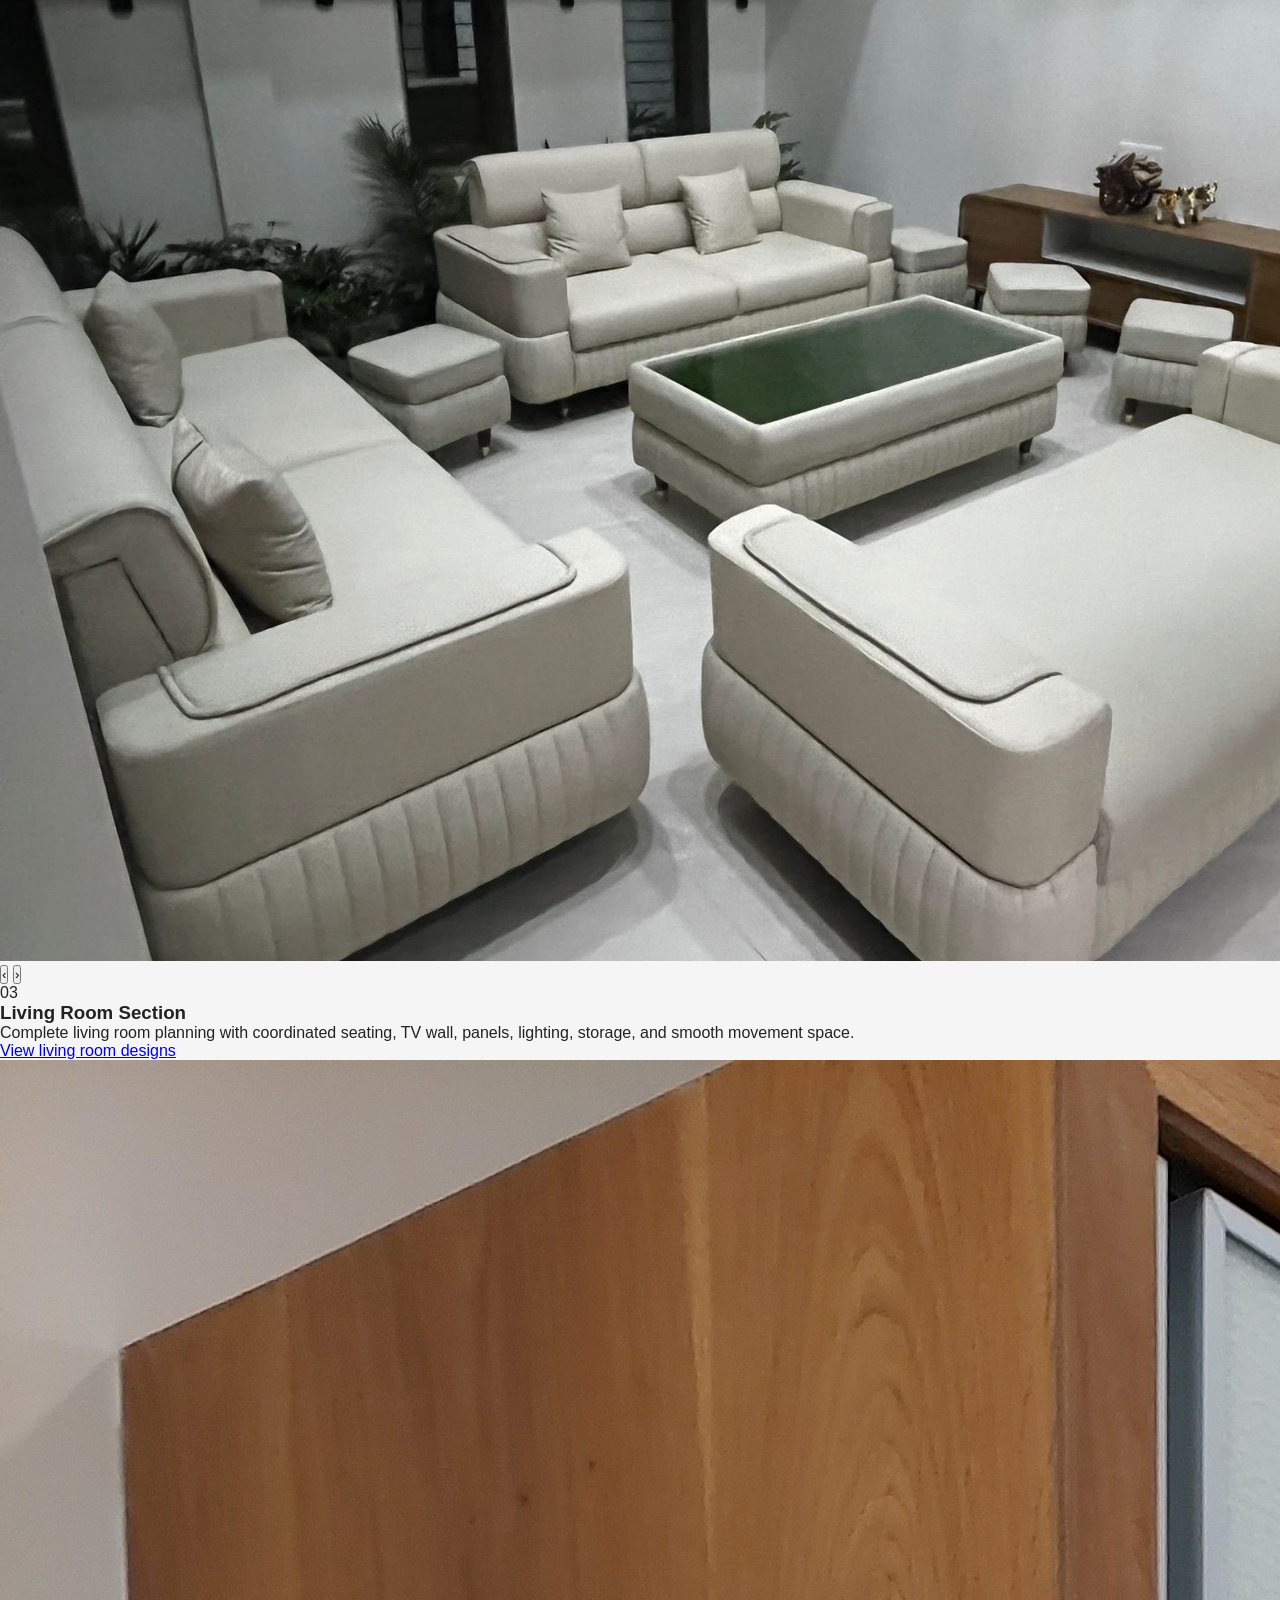
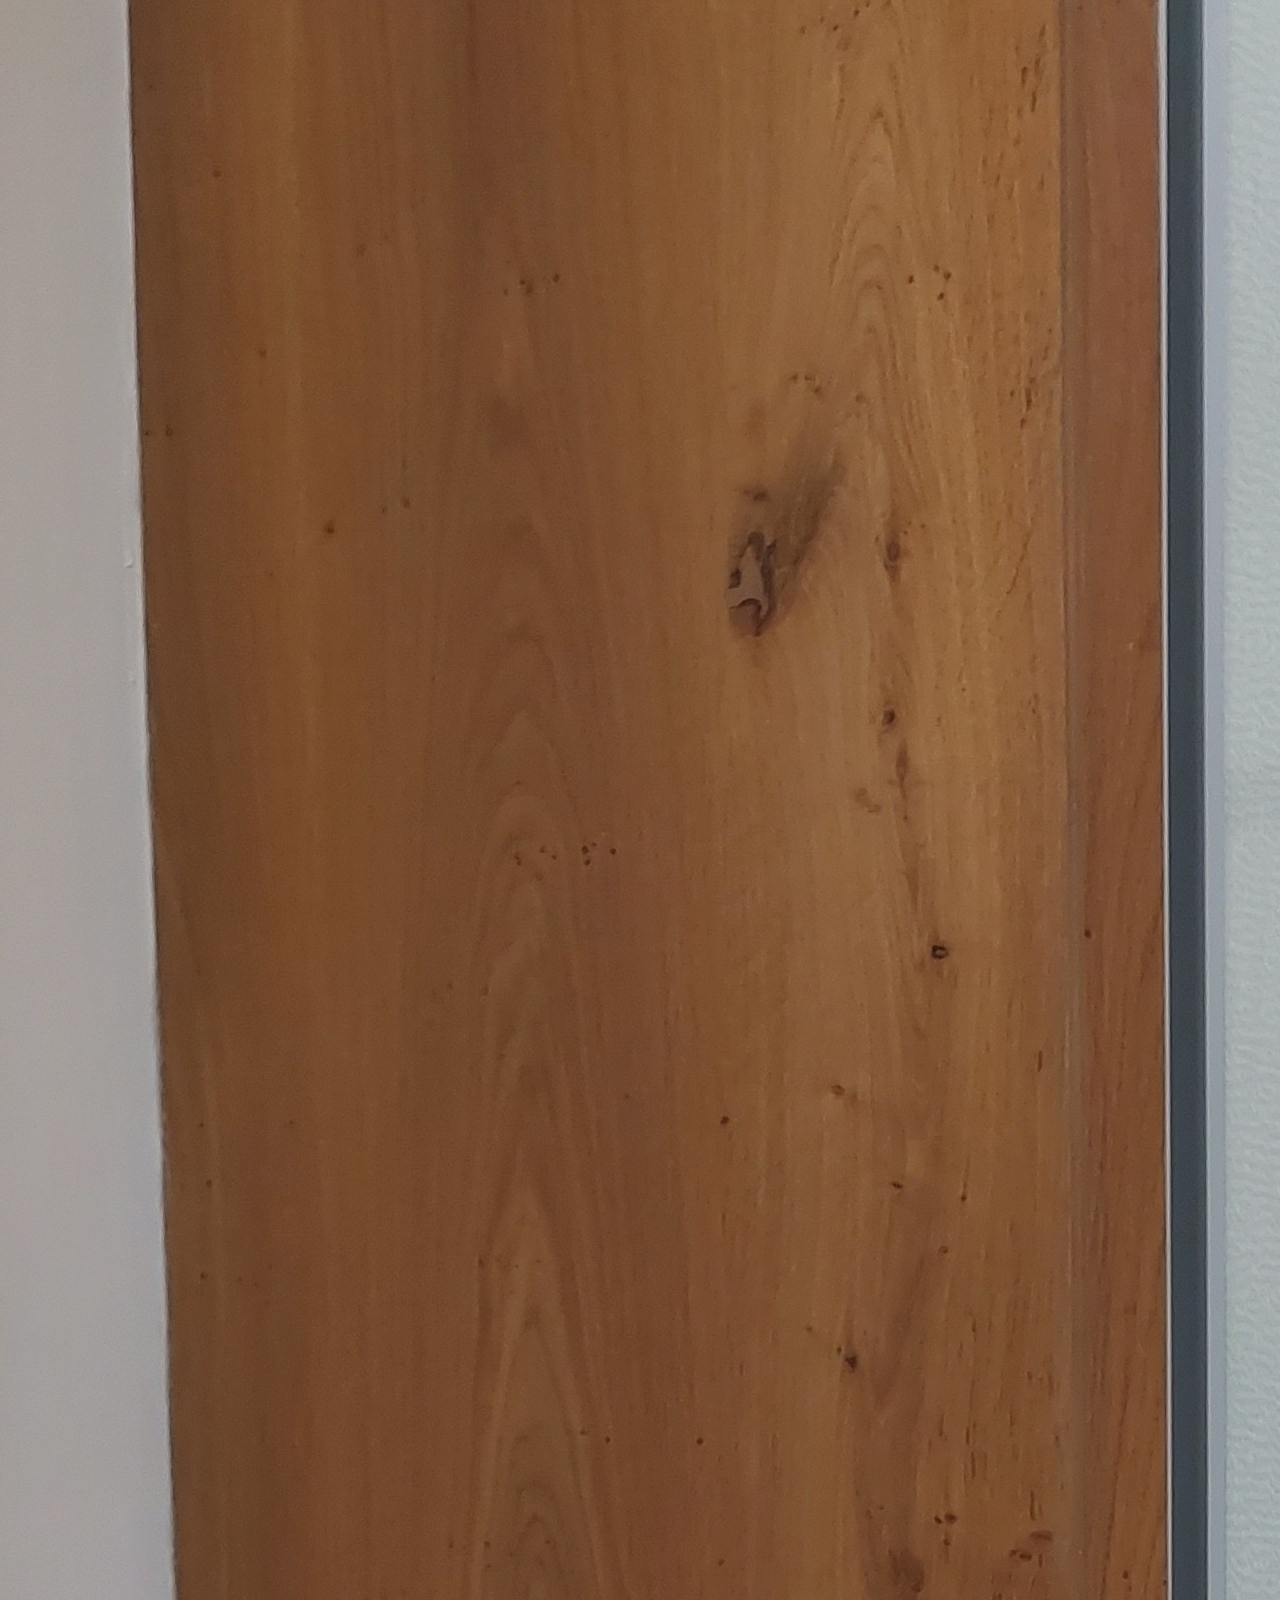
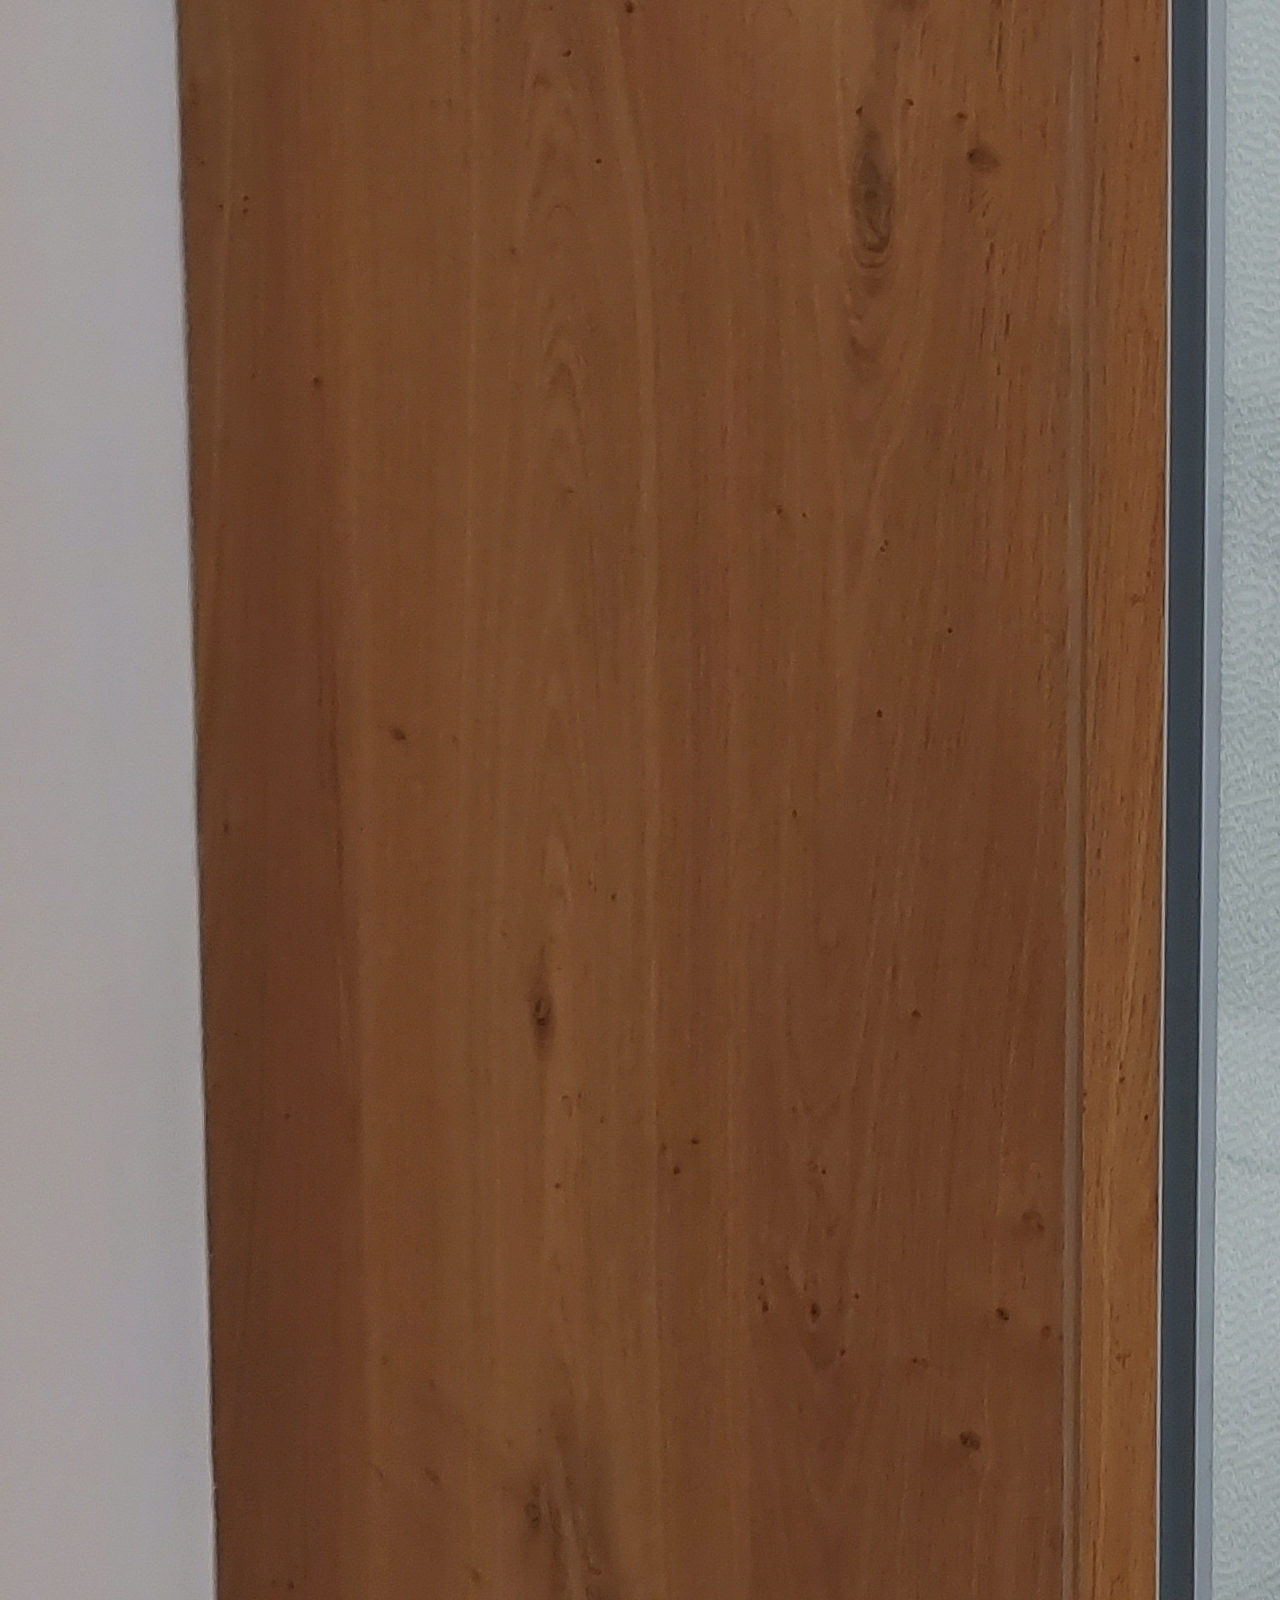
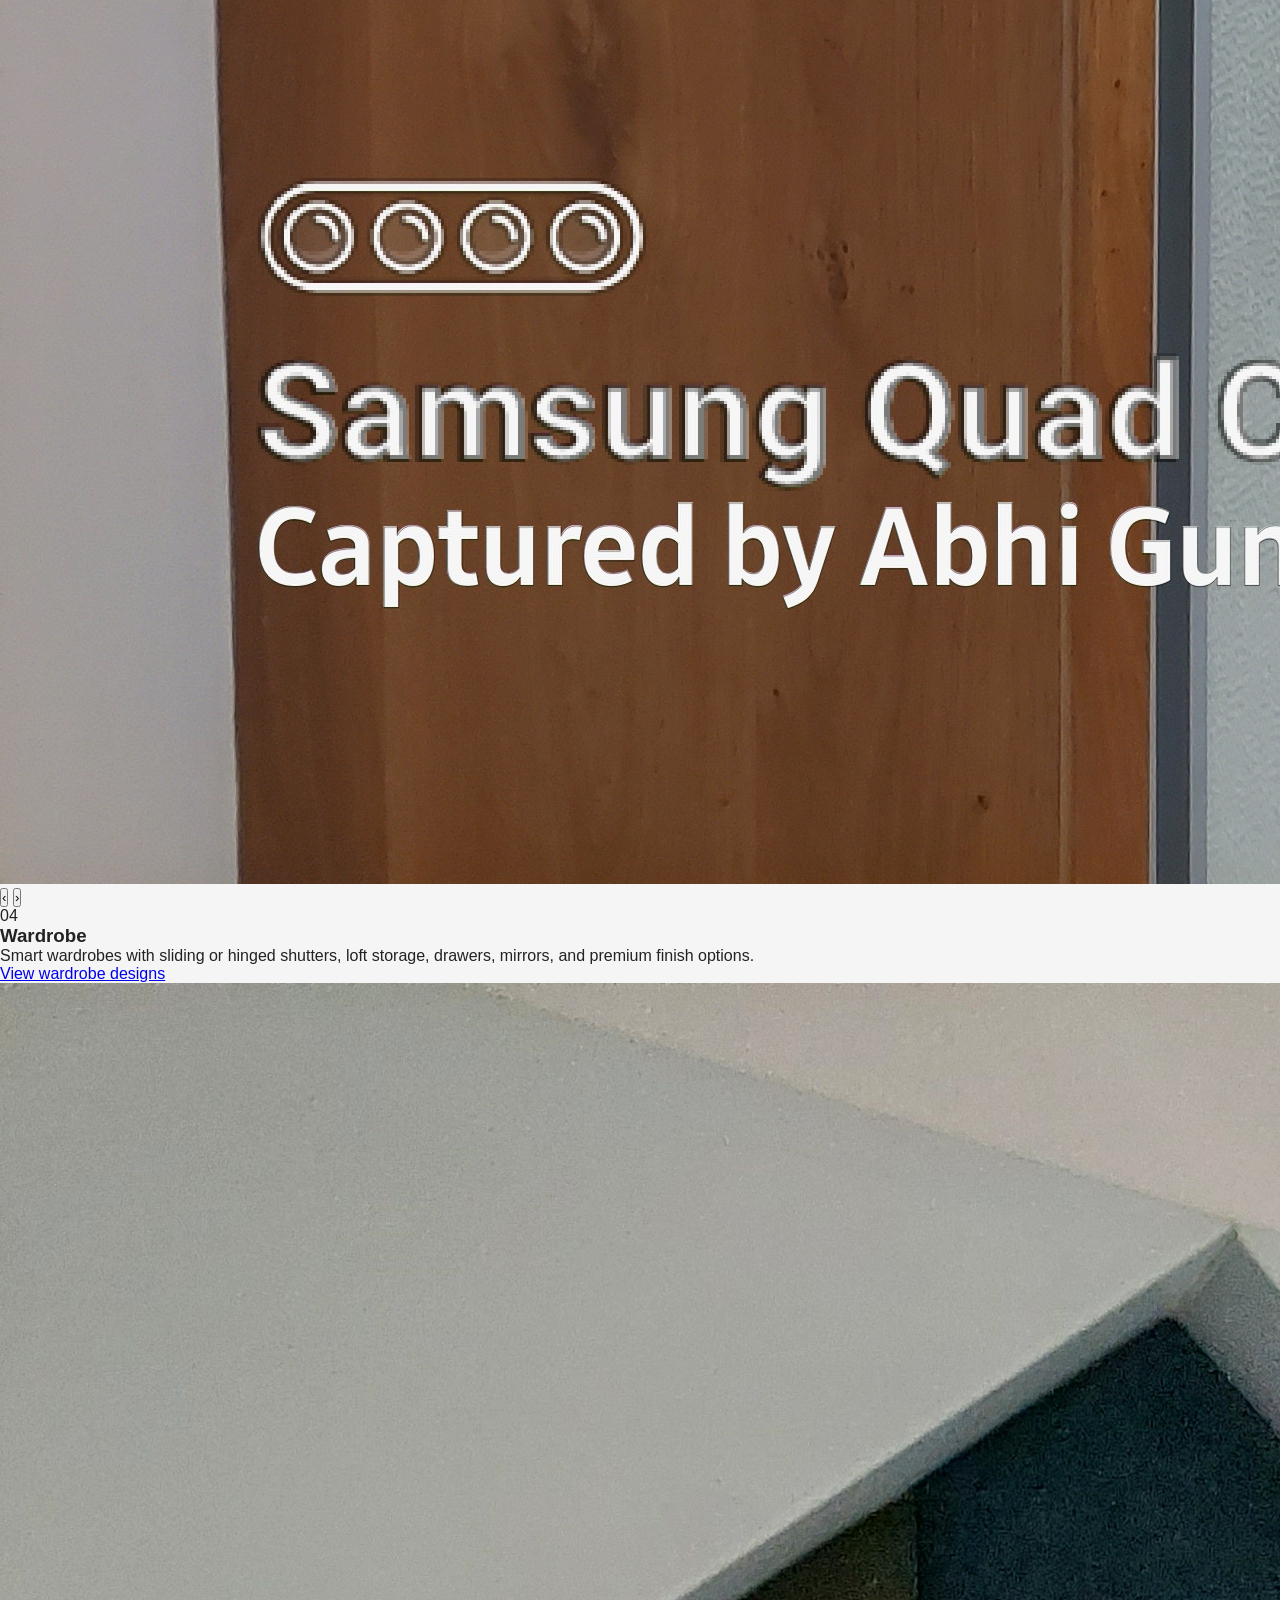
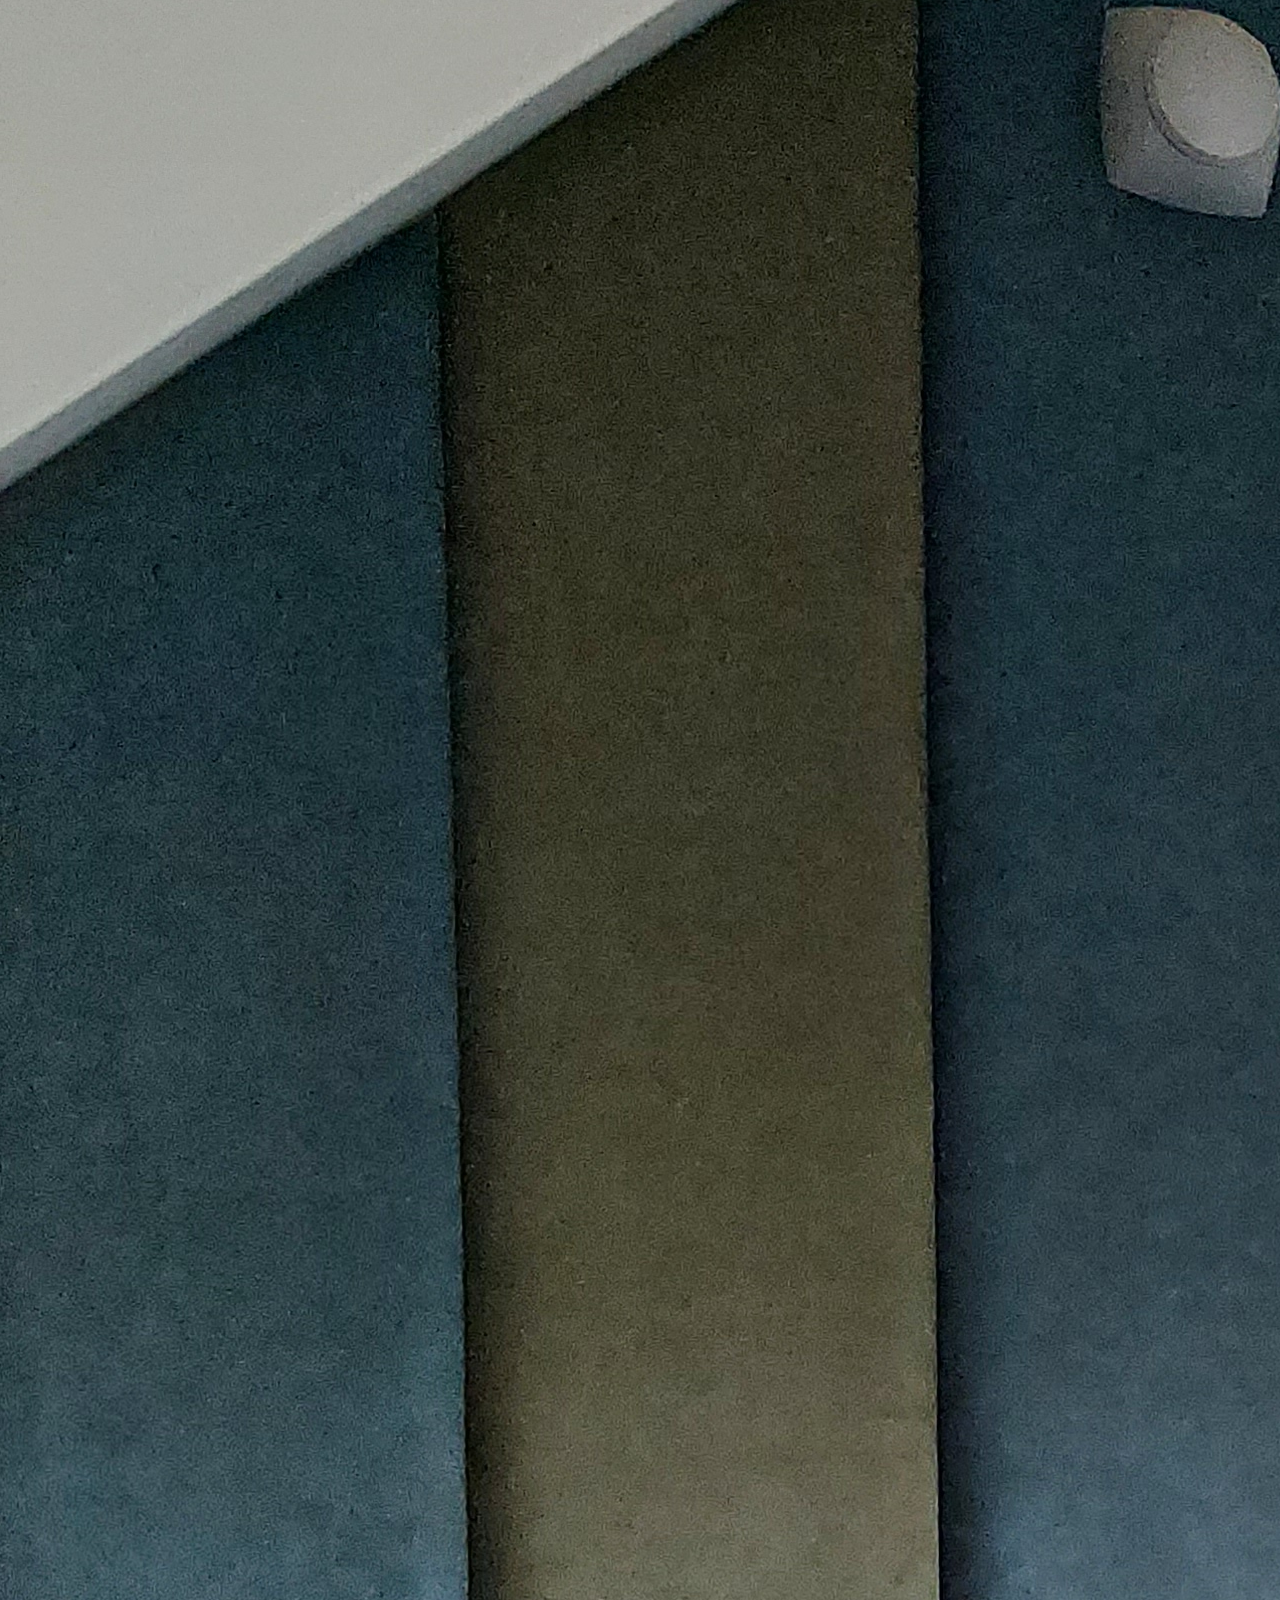
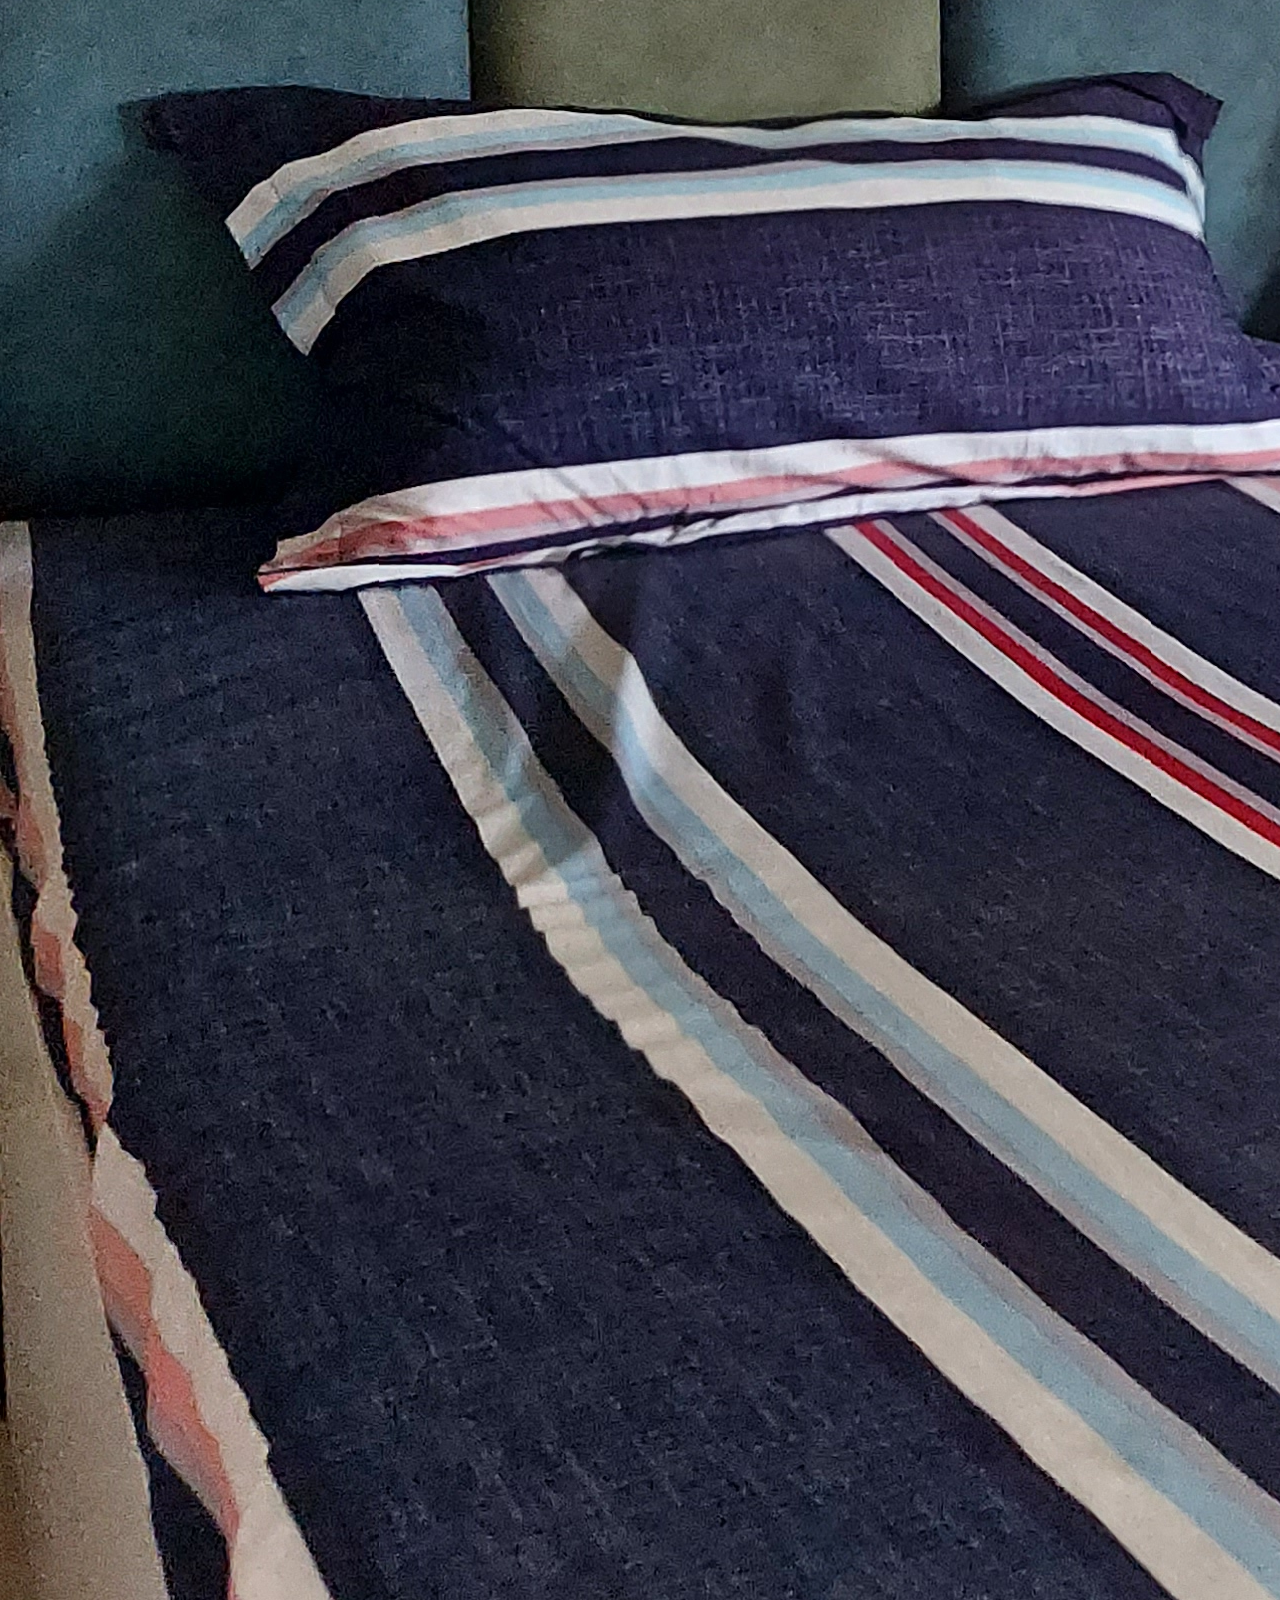
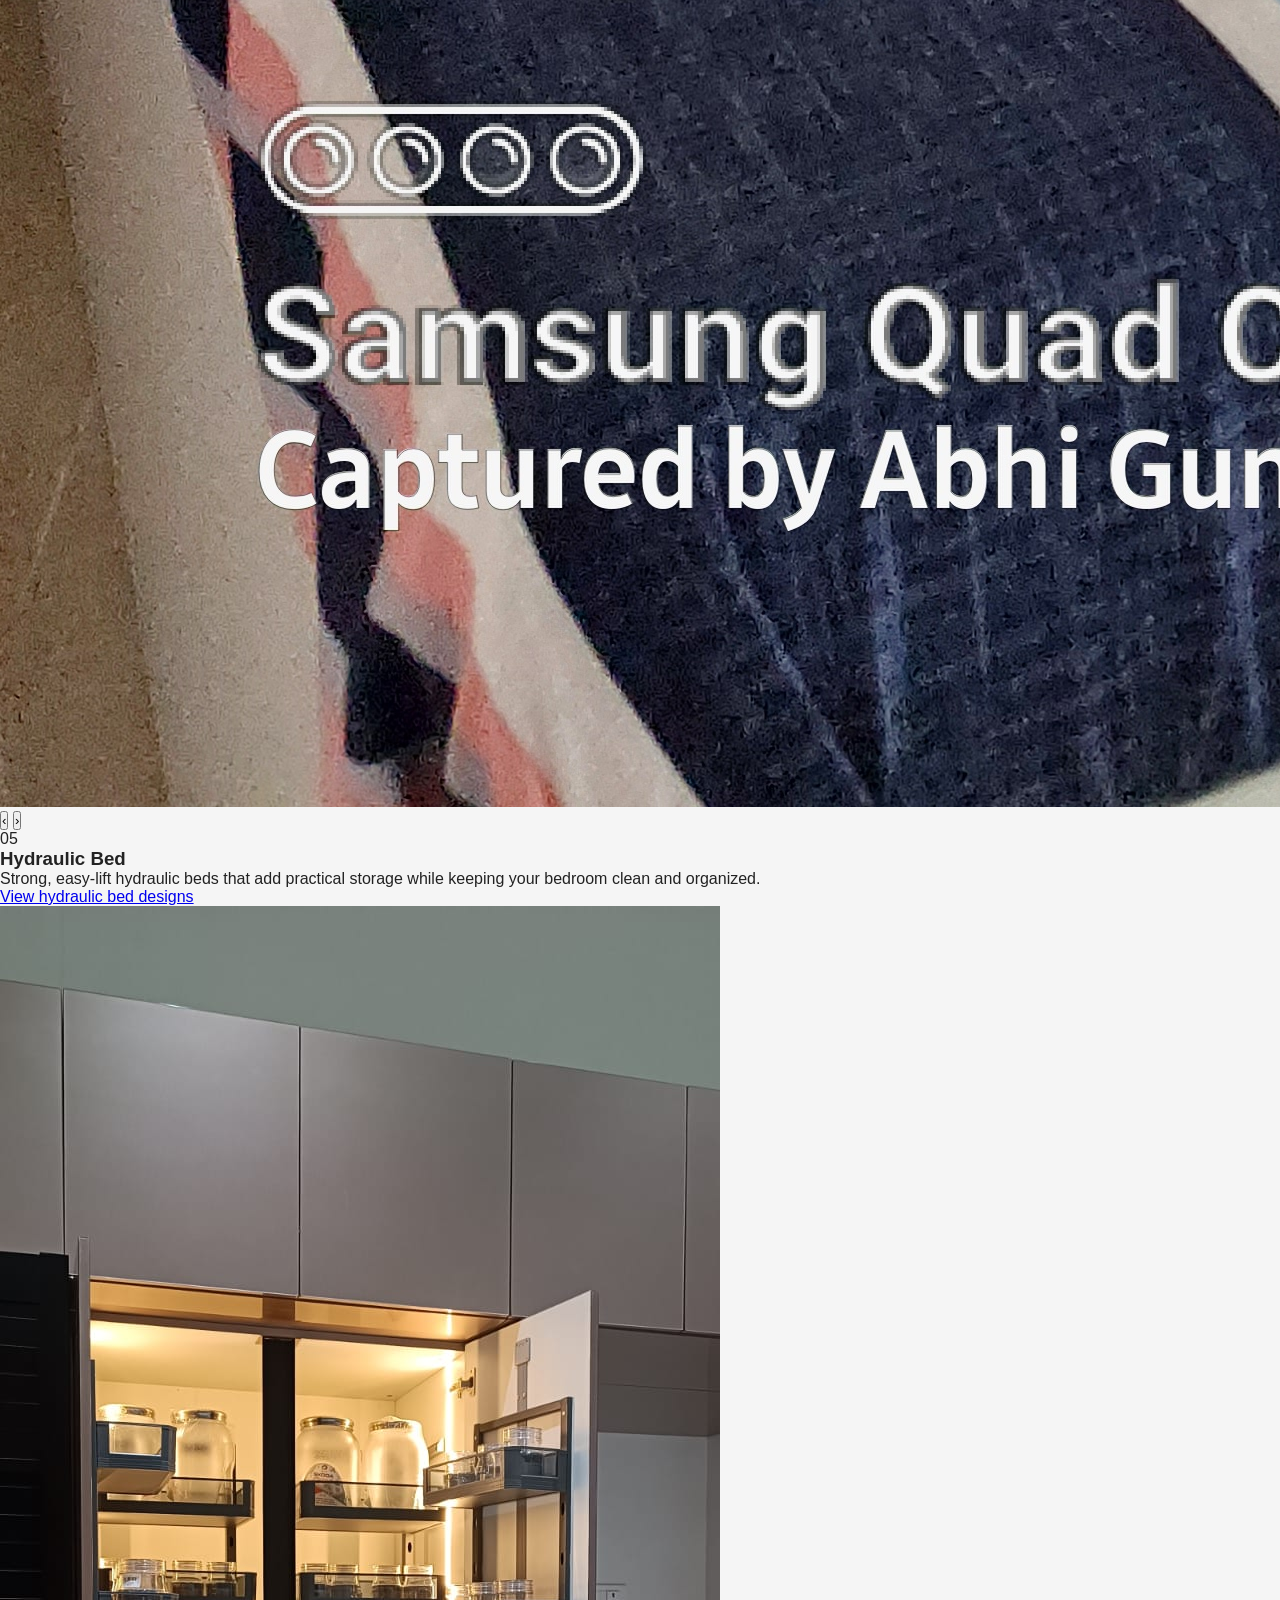
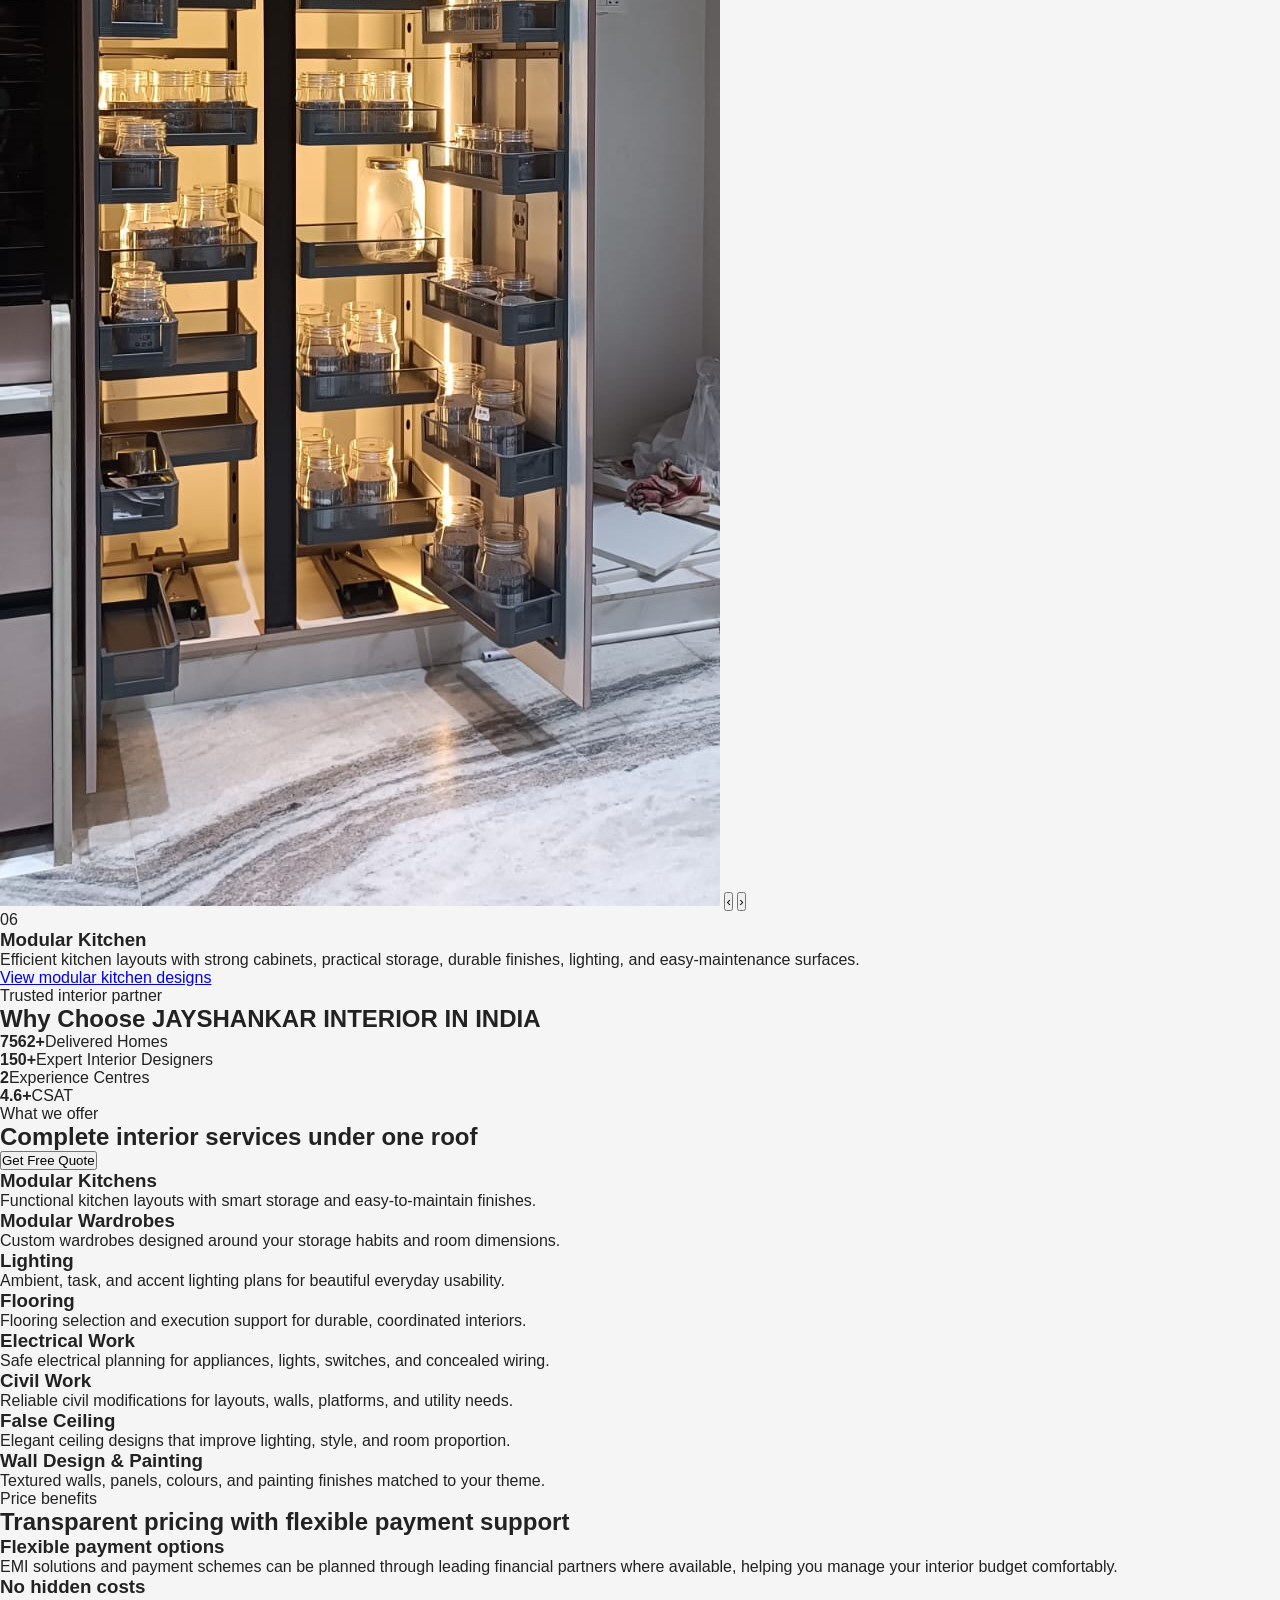
==== commit 6a4488c8: "Update index.html" ====
--- a/index.html
+++ b/index.html
@@ -1,7 +1,3 @@
-Copy each section into the matching website file. Keep image files in the same folder.
-
-
-===== index.html =====
 <!DOCTYPE html>
 <html lang="en">
 <head>
@@ -260,1342 +256,3 @@
   <script src="script.js"></script>
 </body>
 </html>
-
-
-===== style.css =====
-:root {
-  --ink: #18120f;
-  --muted: #6f625b;
-  --cream: #fff8f1;
-  --sand: #f0dec9;
-  --wood: #6a3b24;
-  --gold: #c8843f;
-  --white: #ffffff;
-  --green: #25d366;
-  --shadow: 0 18px 45px rgba(40, 22, 12, 0.14);
-  --radius: 28px;
-}
-
-* {
-  box-sizing: border-box;
-  margin: 0;
-  padding: 0;
-}
-
-html {
-  scroll-behavior: smooth;
-}
-
-body {
-  background: var(--cream);
-  color: var(--ink);
-  font-family: Arial, Helvetica, sans-serif;
-  line-height: 1.6;
-}
-
-img {
-  display: block;
-  max-width: 100%;
-}
-
-a {
-  color: inherit;
-}
-
-.site-header {
-  align-items: center;
-  background: rgba(255, 248, 241, 0.94);
-  border-bottom: 1px solid rgba(106, 59, 36, 0.12);
-  display: flex;
-  gap: 24px;
-  justify-content: space-between;
-  padding: 14px 6vw;
-  position: sticky;
-  top: 0;
-  z-index: 900;
-}
-
-.brand {
-  align-items: center;
-  display: inline-flex;
-  font-weight: 900;
-  gap: 10px;
-  letter-spacing: -0.03em;
-  text-decoration: none;
-  white-space: nowrap;
-}
-
-.brand-logo {
-  background: linear-gradient(135deg, var(--wood), var(--gold));
-  border-radius: 50%;
-  color: var(--white);
-  display: grid;
-  height: 42px;
-  place-items: center;
-  width: 42px;
-}
-
-.main-nav {
-  align-items: center;
-  display: flex;
-  flex-wrap: wrap;
-  gap: 16px;
-  justify-content: flex-end;
-}
-
-.main-nav a {
-  color: var(--muted);
-  font-size: 15px;
-  font-weight: 800;
-  text-decoration: none;
-}
-
-.main-nav a:hover,
-.main-nav .nav-button {
-  color: var(--ink);
-}
-
-.nav-button {
-  background: var(--sand);
-  border-radius: 999px;
-  padding: 10px 16px;
-}
-
-.hero-section {
-  align-items: center;
-  background: url("hero-bedroom.jpeg") center/cover no-repeat;
-  display: flex;
-  min-height: 88vh;
-  padding: 100px 6vw;
-  position: relative;
-}
-
-.hero-overlay {
-  background: linear-gradient(90deg, rgba(18, 11, 7, 0.86), rgba(18, 11, 7, 0.58), rgba(18, 11, 7, 0.16));
-  inset: 0;
-  position: absolute;
-}
-
-.hero-content {
-  color: var(--white);
-  max-width: 760px;
-  position: relative;
-  z-index: 1;
-}
-
-.eyebrow {
-  color: var(--gold);
-  display: inline-block;
-  font-size: 13px;
-  font-weight: 900;
-  letter-spacing: 0.14em;
-  margin-bottom: 12px;
-  text-transform: uppercase;
-}
-
-.hero-content h1,
-.section-heading h2,
-.split-info h2,
-.about-card h2,
-.detail-copy h1 {
-  font-size: clamp(34px, 5vw, 66px);
-  letter-spacing: -0.055em;
-  line-height: 1.05;
-}
-
-.hero-text {
-  color: rgba(255, 255, 255, 0.86);
-  font-size: clamp(17px, 2vw, 22px);
-  margin: 24px 0 32px;
-  max-width: 690px;
-}
-
-.hero-actions,
-.detail-actions {
-  display: flex;
-  flex-wrap: wrap;
-  gap: 14px;
-}
-
-.primary-button,
-.secondary-button,
-.text-link,
-.page-button {
-  align-items: center;
-  border: 0;
-  border-radius: 999px;
-  cursor: pointer;
-  display: inline-flex;
-  font-weight: 900;
-  justify-content: center;
-  min-height: 48px;
-  padding: 13px 22px;
-  text-decoration: none;
-  transition: transform 0.25s ease, box-shadow 0.25s ease;
-}
-
-.primary-button {
-  background: linear-gradient(135deg, var(--gold), var(--wood));
-  box-shadow: 0 14px 28px rgba(106, 59, 36, 0.24);
-  color: var(--white);
-}
-
-.secondary-button {
-  background: rgba(255, 255, 255, 0.12);
-  border: 1px solid rgba(255, 255, 255, 0.42);
-  color: var(--white);
-}
-
-.primary-button:hover,
-.secondary-button:hover,
-.text-link:hover,
-.page-button:hover {
-  transform: translateY(-2px);
-}
-
-.design-showcase,
-.info-section,
-.split-info,
-.about-section,
-.detail-section {
-  padding: 88px 6vw;
-}
-
-.section-heading {
-  margin: 0 auto 42px;
-  max-width: 830px;
-  text-align: center;
-}
-
-.section-heading p,
-.showcase-copy p,
-.split-info p,
-.about-card p,
-.detail-copy p,
-.info-panel p {
-  color: var(--muted);
-  font-size: 18px;
-}
-
-.section-heading h2,
-.split-info h2,
-.about-card h2 {
-  font-size: clamp(30px, 4vw, 52px);
-  margin-bottom: 16px;
-}
-
-.showcase-row {
-  align-items: center;
-  display: grid;
-  gap: 34px;
-  grid-template-columns: minmax(0, 1fr) minmax(280px, 0.8fr);
-  margin: 34px auto;
-  max-width: 1180px;
-}
-
-.showcase-row.reverse {
-  grid-template-columns: minmax(280px, 0.8fr) minmax(0, 1fr);
-}
-
-.showcase-row.reverse .slideshow {
-  order: 2;
-}
-
-.slideshow {
-  background: #211510;
-  border-radius: var(--radius);
-  box-shadow: var(--shadow);
-  min-height: 390px;
-  overflow: hidden;
-  position: relative;
-}
-
-.slideshow img {
-  background: #211510;
-  height: 430px;
-  object-fit: contain;
-  transition: opacity 0.35s ease;
-  width: 100%;
-}
-
-.slideshow img.fade-out {
-  opacity: 0.25;
-}
-
-.slide-control {
-  background: rgba(255, 255, 255, 0.88);
-  border: 0;
-  border-radius: 50%;
-  color: var(--ink);
-  cursor: pointer;
-  font-size: 34px;
-  height: 46px;
-  line-height: 1;
-  position: absolute;
-  top: 50%;
-  transform: translateY(-50%);
-  width: 46px;
-}
-
-.slide-control.prev {
-  left: 14px;
-}
-
-.slide-control.next {
-  right: 14px;
-}
-
-.slide-status {
-  background: rgba(0, 0, 0, 0.58);
-  border-radius: 999px;
-  bottom: 14px;
-  color: var(--white);
-  font-size: 13px;
-  font-weight: 800;
-  padding: 6px 10px;
-  position: absolute;
-  right: 14px;
-}
-
-.showcase-copy {
-  background: var(--white);
-  border-radius: var(--radius);
-  box-shadow: var(--shadow);
-  padding: 34px;
-}
-
-.serial {
-  color: var(--gold);
-  font-size: 18px;
-  font-weight: 900;
-}
-
-.showcase-copy h3 {
-  font-size: clamp(28px, 3vw, 42px);
-  letter-spacing: -0.04em;
-  line-height: 1.1;
-  margin: 8px 0 16px;
-}
-
-.text-link {
-  background: var(--ink);
-  color: var(--white);
-  margin-top: 22px;
-}
-
-.why-section {
-  background: radial-gradient(circle at top left, rgba(200, 132, 63, 0.34), transparent 34%), #1d130f;
-  color: var(--white);
-  padding: 88px 6vw;
-}
-
-.section-heading.light p {
-  color: rgba(255, 255, 255, 0.74);
-}
-
-.stats-grid {
-  display: grid;
-  gap: 18px;
-  grid-template-columns: repeat(4, minmax(0, 1fr));
-  margin: 0 auto;
-  max-width: 1180px;
-}
-
-.stats-grid article {
-  background: rgba(255, 255, 255, 0.08);
-  border: 1px solid rgba(255, 255, 255, 0.13);
-  border-radius: 24px;
-  padding: 28px;
-  text-align: center;
-}
-
-.stats-grid strong {
-  color: var(--gold);
-  display: block;
-  font-size: clamp(36px, 4vw, 56px);
-  line-height: 1;
-}
-
-.stats-grid span {
-  display: block;
-  font-size: 18px;
-  font-weight: 900;
-  margin-top: 10px;
-}
-
-.service-grid {
-  display: grid;
-  gap: 18px;
-  grid-template-columns: repeat(4, minmax(0, 1fr));
-  margin: 0 auto;
-  max-width: 1180px;
-}
-
-.service-grid article,
-.benefit-cards article,
-.info-panel {
-  background: var(--white);
-  border-radius: 24px;
-  box-shadow: var(--shadow);
-  padding: 26px;
-}
-
-.service-grid h3,
-.benefit-cards h3,
-.info-panel h2 {
-  font-size: 22px;
-  letter-spacing: -0.03em;
-  margin-bottom: 10px;
-}
-
-.service-grid p,
-.benefit-cards p {
-  color: var(--muted);
-}
-
-.split-info {
-  align-items: start;
-  display: grid;
-  gap: 34px;
-  grid-template-columns: minmax(280px, 0.75fr) minmax(0, 1fr);
-}
-
-.benefit-cards {
-  display: grid;
-  gap: 18px;
-  grid-template-columns: repeat(2, minmax(0, 1fr));
-}
-
-.warranty-section {
-  background: #fff;
-}
-
-.about-section {
-  background: linear-gradient(135deg, #1d130f, var(--wood));
-}
-
-.about-card {
-  color: var(--white);
-  margin: auto;
-  max-width: 900px;
-  text-align: center;
-}
-
-.about-card p {
-  color: rgba(255, 255, 255, 0.78);
-  margin-bottom: 24px;
-}
-
-.floating-actions {
-  display: grid;
-  gap: 10px;
-  position: fixed;
-  right: 18px;
-  top: 50%;
-  transform: translateY(-50%);
-  z-index: 950;
-}
-
-.float-button {
-  align-items: center;
-  border-radius: 18px 0 0 18px;
-  box-shadow: 0 12px 28px rgba(0, 0, 0, 0.2);
-  color: var(--white);
-  display: flex;
-  font-weight: 900;
-  gap: 8px;
-  min-width: 126px;
-  padding: 13px 15px;
-  text-decoration: none;
-}
-
-.float-button.call {
-  background: var(--gold);
-}
-
-.float-button.whatsapp {
-  background: var(--green);
-}
-
-.popup-overlay {
-  align-items: center;
-  background: rgba(18, 11, 7, 0.72);
-  inset: 0;
-  justify-content: center;
-  padding: 24px;
-  position: fixed;
-  z-index: 1200;
-}
-
-.popup-overlay:not([hidden]) {
-  display: flex;
-}
-
-.popup-card {
-  background: var(--white);
-  border-radius: 26px;
-  box-shadow: 0 24px 80px rgba(0, 0, 0, 0.28);
-  max-height: 92vh;
-  max-width: 520px;
-  overflow: auto;
-  padding: 30px;
-  position: relative;
-  width: 100%;
-}
-
-.popup-close {
-  background: var(--ink);
-  border: 0;
-  border-radius: 50%;
-  color: var(--white);
-  cursor: pointer;
-  font-size: 24px;
-  height: 38px;
-  position: absolute;
-  right: 18px;
-  top: 18px;
-  width: 38px;
-}
-
-.popup-note {
-  color: var(--muted);
-  margin: 8px 0 18px;
-}
-
-.enquiry-form {
-  display: grid;
-  gap: 14px;
-}
-
-.enquiry-form label {
-  display: grid;
-  font-weight: 900;
-  gap: 6px;
-}
-
-.enquiry-form input,
-.enquiry-form select {
-  border: 1px solid rgba(106, 59, 36, 0.18);
-  border-radius: 14px;
-  font: inherit;
-  padding: 13px 14px;
-  width: 100%;
-}
-
-.form-link {
-  color: var(--wood);
-  font-weight: 900;
-  text-align: center;
-}
-
-.site-footer {
-  background: #120c09;
-  color: rgba(255, 255, 255, 0.82);
-  padding: 28px 6vw;
-  text-align: center;
-}
-
-.site-footer a {
-  color: var(--white);
-  text-decoration: none;
-}
-
-.detail-section {
-  display: grid;
-  gap: 44px;
-  grid-template-columns: minmax(0, 1fr) minmax(280px, 0.8fr);
-}
-
-.detail-copy {
-  align-self: center;
-}
-
-.detail-copy h1 {
-  margin-bottom: 18px;
-}
-
-.detail-actions {
-  margin-top: 24px;
-}
-
-.page-button {
-  background: var(--ink);
-  color: var(--white);
-}
-
-.info-list {
-  display: grid;
-  gap: 10px;
-  list-style: none;
-  margin-top: 14px;
-}
-
-.info-list li {
-  color: var(--muted);
-  padding-left: 24px;
-  position: relative;
-}
-
-.info-list li::before {
-  color: var(--gold);
-  content: "✓";
-  font-weight: 900;
-  left: 0;
-  position: absolute;
-}
-
-@media (max-width: 1050px) {
-  .showcase-row,
-  .showcase-row.reverse,
-  .split-info,
-  .detail-section {
-    grid-template-columns: 1fr;
-  }
-
-  .showcase-row.reverse .slideshow {
-    order: 0;
-  }
-
-  .stats-grid,
-  .service-grid {
-    grid-template-columns: repeat(2, minmax(0, 1fr));
-  }
-}
-
-@media (max-width: 720px) {
-  .site-header {
-    align-items: flex-start;
-    flex-direction: column;
-    padding: 12px 5vw;
-  }
-
-  .main-nav {
-    justify-content: flex-start;
-  }
-
-  .hero-section,
-  .design-showcase,
-  .info-section,
-  .split-info,
-  .about-section,
-  .detail-section,
-  .why-section {
-    padding-left: 5vw;
-    padding-right: 5vw;
-  }
-
-  .hero-section {
-    min-height: 76vh;
-    padding-bottom: 70px;
-    padding-top: 70px;
-  }
-
-  .slideshow,
-  .slideshow img {
-    min-height: 310px;
-  }
-
-  .slideshow img {
-    height: 340px;
-  }
-
-  .stats-grid,
-  .service-grid,
-  .benefit-cards {
-    grid-template-columns: 1fr;
-  }
-
-  .floating-actions {
-    bottom: 14px;
-    left: 14px;
-    right: 14px;
-    top: auto;
-    transform: none;
-    grid-template-columns: repeat(2, minmax(0, 1fr));
-  }
-
-  .float-button {
-    border-radius: 999px;
-    justify-content: center;
-    min-width: 0;
-  }
-}
-
-
-===== script.js =====
-const WHATSAPP_URL = "https://wa.me/+919765261313";
-const PHONE_NUMBER = "+919765261313";
-const GOOGLE_FORM_URL = "https://docs.google.com/forms/d/1d_uRcnbtleax9MZRhC6FLLSPTw43_CeZFEFOLj0PG4w/viewform?usp=sf_link";
-const SLIDE_DELAY = 4000;
-const MAX_IMAGES = 6;
-const IMAGE_EXTENSIONS = ["jpeg", "jpg", "png", "webp"];
-
-// Builds candidate names such as kitchen1.jpeg, kitchen 1.jpeg, kitchen6.jpeg.
-function buildCandidates(slideshow) {
-  const explicitImages = (slideshow.dataset.images || "")
-    .split("|")
-    .map((item) => item.trim())
-    .filter(Boolean);
-
-  const prefixes = (slideshow.dataset.prefixes || "")
-    .split(",")
-    .map((item) => item.trim())
-    .filter(Boolean);
-
-  const candidates = new Set(explicitImages);
-
-  prefixes.forEach((prefix) => {
-    for (let number = 1; number <= MAX_IMAGES; number += 1) {
-      IMAGE_EXTENSIONS.forEach((extension) => {
-        candidates.add(`${prefix}${number}.${extension}`);
-        candidates.add(`${prefix} ${number}.${extension}`);
-      });
-    }
-  });
-
-  return Array.from(candidates);
-}
-
-function testImage(src) {
-  return new Promise((resolve) => {
-    const image = new Image();
-    image.onload = () => resolve(src);
-    image.onerror = () => resolve(null);
-    image.src = src;
-  });
-}
-
-async function getAvailableImages(slideshow) {
-  const candidates = buildCandidates(slideshow);
-  const testedImages = await Promise.all(candidates.map(testImage));
-  return testedImages.filter(Boolean).slice(0, MAX_IMAGES);
-}
-
-function updateSlide(slideshow, images, index) {
-  const image = slideshow.querySelector("img");
-  const status = slideshow.querySelector(".slide-status");
-
-  if (!image || !images.length) return;
-
-  image.classList.add("fade-out");
-  window.setTimeout(() => {
-    image.src = images[index];
-    image.classList.remove("fade-out");
-  }, 180);
-
-  if (status) {
-    status.textContent = `${index + 1} / ${images.length}`;
-  }
-}
-
-async function setupSlideshow(slideshow) {
-  const image = slideshow.querySelector("img");
-  const previousButton = slideshow.querySelector('[data-slide="prev"]');
-  const nextButton = slideshow.querySelector('[data-slide="next"]');
-  const images = await getAvailableImages(slideshow);
-
-  if (!image) return;
-
-  if (!images.length) {
-    image.removeAttribute("src");
-    image.alt = "No images are available for this section yet.";
-    slideshow.insertAdjacentHTML("beforeend", '<span class="slide-status">No images</span>');
-    if (previousButton) previousButton.hidden = true;
-    if (nextButton) nextButton.hidden = true;
-    return;
-  }
-
-  let currentIndex = 0;
-  image.src = images[currentIndex];
-
-  const status = document.createElement("span");
-  status.className = "slide-status";
-  slideshow.appendChild(status);
-  updateSlide(slideshow, images, currentIndex);
-
-  const showPrevious = () => {
-    currentIndex = (currentIndex - 1 + images.length) % images.length;
-    updateSlide(slideshow, images, currentIndex);
-  };
-
-  const showNext = () => {
-    currentIndex = (currentIndex + 1) % images.length;
-    updateSlide(slideshow, images, currentIndex);
-  };
-
-  if (previousButton) previousButton.addEventListener("click", showPrevious);
-  if (nextButton) nextButton.addEventListener("click", showNext);
-
-  if (images.length > 1) {
-    window.setInterval(showNext, SLIDE_DELAY);
-  } else {
-    if (previousButton) previousButton.hidden = true;
-    if (nextButton) nextButton.hidden = true;
-  }
-}
-
-function setupAllSlideshows() {
-  document.querySelectorAll(".js-slideshow").forEach(setupSlideshow);
-}
-
-function openPopup() {
-  const popup = document.getElementById("enquiry-popup");
-  if (!popup) return;
-  popup.hidden = false;
-  const firstInput = popup.querySelector("input");
-  if (firstInput) firstInput.focus();
-}
-
-function closePopup() {
-  const popup = document.getElementById("enquiry-popup");
-  if (!popup) return;
-  popup.hidden = true;
-  sessionStorage.setItem("jayshankarPopupClosed", "true");
-}
-
-function setupPopup() {
-  const popup = document.getElementById("enquiry-popup");
-  const form = document.getElementById("enquiry-form");
-
-  document.querySelectorAll("[data-open-popup]").forEach((button) => {
-    button.addEventListener("click", openPopup);
-  });
-
-  document.querySelectorAll("[data-close-popup]").forEach((button) => {
-    button.addEventListener("click", closePopup);
-  });
-
-  if (popup) {
-    popup.addEventListener("click", (event) => {
-      if (event.target === popup) closePopup();
-    });
-  }
-
-  document.addEventListener("keydown", (event) => {
-    if (event.key === "Escape") closePopup();
-  });
-
-  if (document.body.classList.contains("home-page") && !sessionStorage.getItem("jayshankarPopupClosed")) {
-    window.setTimeout(openPopup, 1400);
-  }
-
-  if (form) {
-    form.addEventListener("submit", (event) => {
-      event.preventDefault();
-      if (!form.reportValidity()) return;
-
-      const data = new FormData(form);
-      const message = [
-        "Hello Jayshankar Interior, I want a free quote.",
-        `Name: ${data.get("name") || ""}`,
-        `Phone: ${data.get("phone") || ""}`,
-        `Email: ${data.get("email") || "Not provided"}`,
-        `Requirement: ${data.get("requirement") || ""}`
-      ].join("\n");
-
-      // Direct Google Form submission needs hidden Google entry IDs. This opens the provided form after local validation.
-      window.open(GOOGLE_FORM_URL, "_blank", "noopener");
-      window.open(`${WHATSAPP_URL}?text=${encodeURIComponent(message)}`, "_blank", "noopener");
-      closePopup();
-      form.reset();
-    });
-  }
-}
-
-function updateContactLinks() {
-  document.querySelectorAll('a[href^="https://wa.me/"]').forEach((link) => {
-    link.href = WHATSAPP_URL;
-  });
-  document.querySelectorAll('a[href^="tel:"]').forEach((link) => {
-    link.href = `tel:${PHONE_NUMBER}`;
-  });
-}
-
-document.addEventListener("DOMContentLoaded", () => {
-  updateContactLinks();
-  setupAllSlideshows();
-  setupPopup();
-});
-
-
-===== sofa.html =====
-<!DOCTYPE html>
-<html lang="en">
-<head>
-  <meta charset="UTF-8" />
-  <meta name="viewport" content="width=device-width, initial-scale=1.0" />
-  <meta name="description" content="Explore Full Cushion Sofa designs by Jayshankar Interior with an automatic image slideshow and quick contact buttons." />
-  <title>Full Cushion Sofa | Jayshankar Interior</title>
-  <link rel="stylesheet" href="style.css" />
-</head>
-<body>
-  <header class="site-header">
-    <a class="brand" href="index.html" aria-label="Jayshankar Interior home">
-      <span class="brand-logo">JI</span>
-      <span>JAYSHANKAR INTERIOR</span>
-    </a>
-    <nav class="main-nav" aria-label="Primary navigation">
-      <a href="index.html#designs">Designs</a>
-      <a href="index.html#why-us">Why Us</a>
-      <a href="index.html#services">Services</a>
-      <a class="nav-button" href="index.html#enquiry">Get Free Quote</a>
-    </nav>
-  </header>
-
-  <main>
-    <section class="detail-section">
-      <div class="slideshow js-slideshow" data-images="Full cushion sofa1.jpeg|Full cushion sofa2.jpeg|Full cushion sofa3.jpeg|Full cushion sofa4.jpeg|Full cushion sofa5.jpeg" data-prefixes="Full cushion sofa" aria-label="Full Cushion Sofa image slideshow">
-        <img src="Full cushion sofa1.jpeg" alt="Full Cushion Sofa design image" />
-        <button class="slide-control prev" type="button" data-slide="prev" aria-label="Previous Full Cushion Sofa image">‹</button>
-        <button class="slide-control next" type="button" data-slide="next" aria-label="Next Full Cushion Sofa image">›</button>
-      </div>
-      <div class="detail-copy">
-        <p class="eyebrow">Jayshankar Interior designs</p>
-        <h1>Full Cushion Sofa</h1>
-        <p>Comfortable sofa designs created for family seating, lounge comfort, and polished living room styling.</p>
-        <div class="detail-actions">
-          <a class="page-button" href="index.html#designs">Back to Designs</a>
-          <a class="page-button" href="tel:+919765261313">Call Now</a>
-          <a class="page-button" href="https://wa.me/+919765261313" target="_blank" rel="noopener">WhatsApp</a>
-        </div>
-      </div>
-    </section>
-
-    <section class="detail-section">
-      <article class="info-panel">
-        <h2>About Full Cushion Sofa</h2>
-        <p>Comfortable sofa designs created for family seating, lounge comfort, and polished living room styling.</p>
-        <ul class="info-list">
-          <li>Made-to-size seating for compact and spacious rooms</li>
-          <li>Comfortable cushioning with neat upholstery finishing</li>
-          <li>L-shape, straight, and lounge-style options</li>
-          <li>Fabric and colour suggestions based on your room theme</li>
-          <li>Durable design for daily family use</li>
-        </ul>
-      </article>
-    </section>
-  </main>
-
-  <div class="floating-actions" aria-label="Quick contact actions">
-    <a class="float-button call" href="tel:+919765261313" aria-label="Call Jayshankar Interior now">☎ <span>Call Now</span></a>
-    <a class="float-button whatsapp" href="https://wa.me/+919765261313" target="_blank" rel="noopener" aria-label="Chat with Jayshankar Interior on WhatsApp">☘ <span>WhatsApp</span></a>
-  </div>
-
-  <footer class="site-footer">
-    <p>© 2026 Jayshankar Interior. All rights reserved.</p>
-    <p><a href="tel:+919765261313">+91 97652 61313</a> · <a href="https://wa.me/+919765261313" target="_blank" rel="noopener">WhatsApp Chat</a></p>
-  </footer>
-
-  <script src="script.js"></script>
-</body>
-</html>
-
-
-===== tv-unit.html =====
-<!DOCTYPE html>
-<html lang="en">
-<head>
-  <meta charset="UTF-8" />
-  <meta name="viewport" content="width=device-width, initial-scale=1.0" />
-  <meta name="description" content="Explore TV Unit designs by Jayshankar Interior with an automatic image slideshow and quick contact buttons." />
-  <title>TV Unit | Jayshankar Interior</title>
-  <link rel="stylesheet" href="style.css" />
-</head>
-<body>
-  <header class="site-header">
-    <a class="brand" href="index.html" aria-label="Jayshankar Interior home">
-      <span class="brand-logo">JI</span>
-      <span>JAYSHANKAR INTERIOR</span>
-    </a>
-    <nav class="main-nav" aria-label="Primary navigation">
-      <a href="index.html#designs">Designs</a>
-      <a href="index.html#why-us">Why Us</a>
-      <a href="index.html#services">Services</a>
-      <a class="nav-button" href="index.html#enquiry">Get Free Quote</a>
-    </nav>
-  </header>
-
-  <main>
-    <section class="detail-section">
-      <div class="slideshow js-slideshow" data-images="TV unit 1.jpeg|TV unit 2.jpeg|TV unit 3.jpeg|TV unit 4.jpeg" data-prefixes="TV unit" aria-label="TV Unit image slideshow">
-        <img src="TV unit 1.jpeg" alt="TV Unit design image" />
-        <button class="slide-control prev" type="button" data-slide="prev" aria-label="Previous TV Unit image">‹</button>
-        <button class="slide-control next" type="button" data-slide="next" aria-label="Next TV Unit image">›</button>
-      </div>
-      <div class="detail-copy">
-        <p class="eyebrow">Jayshankar Interior designs</p>
-        <h1>TV Unit</h1>
-        <p>Modern TV units with display shelves, storage, wall panels, and smart wiring-friendly planning.</p>
-        <div class="detail-actions">
-          <a class="page-button" href="index.html#designs">Back to Designs</a>
-          <a class="page-button" href="tel:+919765261313">Call Now</a>
-          <a class="page-button" href="https://wa.me/+919765261313" target="_blank" rel="noopener">WhatsApp</a>
-        </div>
-      </div>
-    </section>
-
-    <section class="detail-section">
-      <article class="info-panel">
-        <h2>About TV Unit</h2>
-        <p>Modern TV units with display shelves, storage, wall panels, and smart wiring-friendly planning.</p>
-        <ul class="info-list">
-          <li>Wall-mounted and full-height TV unit options</li>
-          <li>Hidden wire management for a clean entertainment wall</li>
-          <li>Open display shelves and closed storage combinations</li>
-          <li>Lighting and panel design matched to your living room</li>
-          <li>Durable finishes that are easy to maintain</li>
-        </ul>
-      </article>
-    </section>
-  </main>
-
-  <div class="floating-actions" aria-label="Quick contact actions">
-    <a class="float-button call" href="tel:+919765261313" aria-label="Call Jayshankar Interior now">☎ <span>Call Now</span></a>
-    <a class="float-button whatsapp" href="https://wa.me/+919765261313" target="_blank" rel="noopener" aria-label="Chat with Jayshankar Interior on WhatsApp">☘ <span>WhatsApp</span></a>
-  </div>
-
-  <footer class="site-footer">
-    <p>© 2026 Jayshankar Interior. All rights reserved.</p>
-    <p><a href="tel:+919765261313">+91 97652 61313</a> · <a href="https://wa.me/+919765261313" target="_blank" rel="noopener">WhatsApp Chat</a></p>
-  </footer>
-
-  <script src="script.js"></script>
-</body>
-</html>
-
-
-===== living-room.html =====
-<!DOCTYPE html>
-<html lang="en">
-<head>
-  <meta charset="UTF-8" />
-  <meta name="viewport" content="width=device-width, initial-scale=1.0" />
-  <meta name="description" content="Explore Living Room Section designs by Jayshankar Interior with an automatic image slideshow and quick contact buttons." />
-  <title>Living Room Section | Jayshankar Interior</title>
-  <link rel="stylesheet" href="style.css" />
-</head>
-<body>
-  <header class="site-header">
-    <a class="brand" href="index.html" aria-label="Jayshankar Interior home">
-      <span class="brand-logo">JI</span>
-      <span>JAYSHANKAR INTERIOR</span>
-    </a>
-    <nav class="main-nav" aria-label="Primary navigation">
-      <a href="index.html#designs">Designs</a>
-      <a href="index.html#why-us">Why Us</a>
-      <a href="index.html#services">Services</a>
-      <a class="nav-button" href="index.html#enquiry">Get Free Quote</a>
-    </nav>
-  </header>
-
-  <main>
-    <section class="detail-section">
-      <div class="slideshow js-slideshow" data-images="Full cushion sofa5.jpeg|Full cushion sofa1.jpeg|TV unit 3.jpeg|TV unit 4.jpeg" data-prefixes="Living room section,Full cushion sofa,TV unit" aria-label="Living Room Section image slideshow">
-        <img src="Full cushion sofa5.jpeg" alt="Living Room Section design image" />
-        <button class="slide-control prev" type="button" data-slide="prev" aria-label="Previous Living Room Section image">‹</button>
-        <button class="slide-control next" type="button" data-slide="next" aria-label="Next Living Room Section image">›</button>
-      </div>
-      <div class="detail-copy">
-        <p class="eyebrow">Jayshankar Interior designs</p>
-        <h1>Living Room Section</h1>
-        <p>Complete living room planning with seating, TV wall, panels, lighting, storage, and movement space.</p>
-        <div class="detail-actions">
-          <a class="page-button" href="index.html#designs">Back to Designs</a>
-          <a class="page-button" href="tel:+919765261313">Call Now</a>
-          <a class="page-button" href="https://wa.me/+919765261313" target="_blank" rel="noopener">WhatsApp</a>
-        </div>
-      </div>
-    </section>
-
-    <section class="detail-section">
-      <article class="info-panel">
-        <h2>About Living Room Section</h2>
-        <p>Complete living room planning with seating, TV wall, panels, lighting, storage, and movement space.</p>
-        <ul class="info-list">
-          <li>Coordinated seating, TV wall, and storage layout</li>
-          <li>Practical plans for family use and guest hosting</li>
-          <li>False ceiling, wall panel, and lighting suggestions</li>
-          <li>Material combinations selected for everyday durability</li>
-          <li>Modern, classic, and minimal styling possibilities</li>
-        </ul>
-      </article>
-    </section>
-  </main>
-
-  <div class="floating-actions" aria-label="Quick contact actions">
-    <a class="float-button call" href="tel:+919765261313" aria-label="Call Jayshankar Interior now">☎ <span>Call Now</span></a>
-    <a class="float-button whatsapp" href="https://wa.me/+919765261313" target="_blank" rel="noopener" aria-label="Chat with Jayshankar Interior on WhatsApp">☘ <span>WhatsApp</span></a>
-  </div>
-
-  <footer class="site-footer">
-    <p>© 2026 Jayshankar Interior. All rights reserved.</p>
-    <p><a href="tel:+919765261313">+91 97652 61313</a> · <a href="https://wa.me/+919765261313" target="_blank" rel="noopener">WhatsApp Chat</a></p>
-  </footer>
-
-  <script src="script.js"></script>
-</body>
-</html>
-
-
-===== wardrobe.html =====
-<!DOCTYPE html>
-<html lang="en">
-<head>
-  <meta charset="UTF-8" />
-  <meta name="viewport" content="width=device-width, initial-scale=1.0" />
-  <meta name="description" content="Explore Wardrobe designs by Jayshankar Interior with an automatic image slideshow and quick contact buttons." />
-  <title>Wardrobe | Jayshankar Interior</title>
-  <link rel="stylesheet" href="style.css" />
-</head>
-<body>
-  <header class="site-header">
-    <a class="brand" href="index.html" aria-label="Jayshankar Interior home">
-      <span class="brand-logo">JI</span>
-      <span>JAYSHANKAR INTERIOR</span>
-    </a>
-    <nav class="main-nav" aria-label="Primary navigation">
-      <a href="index.html#designs">Designs</a>
-      <a href="index.html#why-us">Why Us</a>
-      <a href="index.html#services">Services</a>
-      <a class="nav-button" href="index.html#enquiry">Get Free Quote</a>
-    </nav>
-  </header>
-
-  <main>
-    <section class="detail-section">
-      <div class="slideshow js-slideshow" data-images="Wardrobe1.jpeg|Wardrobe2.jpeg" data-prefixes="Wardrobe" aria-label="Wardrobe image slideshow">
-        <img src="Wardrobe1.jpeg" alt="Wardrobe design image" />
-        <button class="slide-control prev" type="button" data-slide="prev" aria-label="Previous Wardrobe image">‹</button>
-        <button class="slide-control next" type="button" data-slide="next" aria-label="Next Wardrobe image">›</button>
-      </div>
-      <div class="detail-copy">
-        <p class="eyebrow">Jayshankar Interior designs</p>
-        <h1>Wardrobe</h1>
-        <p>Custom wardrobe solutions with smart compartments, lofts, mirrors, drawers, and premium finishes.</p>
-        <div class="detail-actions">
-          <a class="page-button" href="index.html#designs">Back to Designs</a>
-          <a class="page-button" href="tel:+919765261313">Call Now</a>
-          <a class="page-button" href="https://wa.me/+919765261313" target="_blank" rel="noopener">WhatsApp</a>
-        </div>
-      </div>
-    </section>
-
-    <section class="detail-section">
-      <article class="info-panel">
-        <h2>About Wardrobe</h2>
-        <p>Custom wardrobe solutions with smart compartments, lofts, mirrors, drawers, and premium finishes.</p>
-        <ul class="info-list">
-          <li>Sliding, hinged, and loft wardrobe concepts</li>
-          <li>Smart divisions for clothes, accessories, and luggage</li>
-          <li>Premium laminate, glass, and mirror finish options</li>
-          <li>Space-saving layouts for compact bedrooms</li>
-          <li>Designs matched with bed, wall, and lighting themes</li>
-        </ul>
-      </article>
-    </section>
-  </main>
-
-  <div class="floating-actions" aria-label="Quick contact actions">
-    <a class="float-button call" href="tel:+919765261313" aria-label="Call Jayshankar Interior now">☎ <span>Call Now</span></a>
-    <a class="float-button whatsapp" href="https://wa.me/+919765261313" target="_blank" rel="noopener" aria-label="Chat with Jayshankar Interior on WhatsApp">☘ <span>WhatsApp</span></a>
-  </div>
-
-  <footer class="site-footer">
-    <p>© 2026 Jayshankar Interior. All rights reserved.</p>
-    <p><a href="tel:+919765261313">+91 97652 61313</a> · <a href="https://wa.me/+919765261313" target="_blank" rel="noopener">WhatsApp Chat</a></p>
-  </footer>
-
-  <script src="script.js"></script>
-</body>
-</html>
-
-
-===== hydraulic-bed.html =====
-<!DOCTYPE html>
-<html lang="en">
-<head>
-  <meta charset="UTF-8" />
-  <meta name="viewport" content="width=device-width, initial-scale=1.0" />
-  <meta name="description" content="Explore Hydraulic Bed designs by Jayshankar Interior with an automatic image slideshow and quick contact buttons." />
-  <title>Hydraulic Bed | Jayshankar Interior</title>
-  <link rel="stylesheet" href="style.css" />
-</head>
-<body>
-  <header class="site-header">
-    <a class="brand" href="index.html" aria-label="Jayshankar Interior home">
-      <span class="brand-logo">JI</span>
-      <span>JAYSHANKAR INTERIOR</span>
-    </a>
-    <nav class="main-nav" aria-label="Primary navigation">
-      <a href="index.html#designs">Designs</a>
-      <a href="index.html#why-us">Why Us</a>
-      <a href="index.html#services">Services</a>
-      <a class="nav-button" href="index.html#enquiry">Get Free Quote</a>
-    </nav>
-  </header>
-
-  <main>
-    <section class="detail-section">
-      <div class="slideshow js-slideshow" data-images="Hydrulic bed.jpeg|Hydrulic bed1.jpeg|bedroom1.jpeg|bedroom2.jpeg|hero-bedroom.jpeg" data-prefixes="Hydrulic bed,Hydraulic bed,bedroom" aria-label="Hydraulic Bed image slideshow">
-        <img src="Hydrulic bed.jpeg" alt="Hydraulic Bed design image" />
-        <button class="slide-control prev" type="button" data-slide="prev" aria-label="Previous Hydraulic Bed image">‹</button>
-        <button class="slide-control next" type="button" data-slide="next" aria-label="Next Hydraulic Bed image">›</button>
-      </div>
-      <div class="detail-copy">
-        <p class="eyebrow">Jayshankar Interior designs</p>
-        <h1>Hydraulic Bed</h1>
-        <p>Strong hydraulic beds with easy-lift storage, comfortable proportions, and clean bedroom finishing.</p>
-        <div class="detail-actions">
-          <a class="page-button" href="index.html#designs">Back to Designs</a>
-          <a class="page-button" href="tel:+919765261313">Call Now</a>
-          <a class="page-button" href="https://wa.me/+919765261313" target="_blank" rel="noopener">WhatsApp</a>
-        </div>
-      </div>
-    </section>
-
-    <section class="detail-section">
-      <article class="info-panel">
-        <h2>About Hydraulic Bed</h2>
-        <p>Strong hydraulic beds with easy-lift storage, comfortable proportions, and clean bedroom finishing.</p>
-        <ul class="info-list">
-          <li>Easy-lift storage for blankets, luggage, and seasonal items</li>
-          <li>Strong frame planning for long-term durability</li>
-          <li>Custom headboard and side table coordination</li>
-          <li>Useful for homes that need extra hidden storage</li>
-          <li>Finish options that match wardrobes and wall colours</li>
-        </ul>
-      </article>
-    </section>
-  </main>
-
-  <div class="floating-actions" aria-label="Quick contact actions">
-    <a class="float-button call" href="tel:+919765261313" aria-label="Call Jayshankar Interior now">☎ <span>Call Now</span></a>
-    <a class="float-button whatsapp" href="https://wa.me/+919765261313" target="_blank" rel="noopener" aria-label="Chat with Jayshankar Interior on WhatsApp">☘ <span>WhatsApp</span></a>
-  </div>
-
-  <footer class="site-footer">
-    <p>© 2026 Jayshankar Interior. All rights reserved.</p>
-    <p><a href="tel:+919765261313">+91 97652 61313</a> · <a href="https://wa.me/+919765261313" target="_blank" rel="noopener">WhatsApp Chat</a></p>
-  </footer>
-
-  <script src="script.js"></script>
-</body>
-</html>
-
-
-===== kitchen.html =====
-<!DOCTYPE html>
-<html lang="en">
-<head>
-  <meta charset="UTF-8" />
-  <meta name="viewport" content="width=device-width, initial-scale=1.0" />
-  <meta name="description" content="Explore Modular Kitchen designs by Jayshankar Interior with an automatic image slideshow and quick contact buttons." />
-  <title>Modular Kitchen | Jayshankar Interior</title>
-  <link rel="stylesheet" href="style.css" />
-</head>
-<body>
-  <header class="site-header">
-    <a class="brand" href="index.html" aria-label="Jayshankar Interior home">
-      <span class="brand-logo">JI</span>
-      <span>JAYSHANKAR INTERIOR</span>
-    </a>
-    <nav class="main-nav" aria-label="Primary navigation">
-      <a href="index.html#designs">Designs</a>
-      <a href="index.html#why-us">Why Us</a>
-      <a href="index.html#services">Services</a>
-      <a class="nav-button" href="index.html#enquiry">Get Free Quote</a>
-    </nav>
-  </header>
-
-  <main>
-    <section class="detail-section">
-      <div class="slideshow js-slideshow" data-images="kitchen1.jpeg|kitchen2.jpeg|kitchen3.jpeg|kitchen4.jpeg" data-prefixes="kitchen,Modular kitchen" aria-label="Modular Kitchen image slideshow">
-        <img src="kitchen1.jpeg" alt="Modular Kitchen design image" />
-        <button class="slide-control prev" type="button" data-slide="prev" aria-label="Previous Modular Kitchen image">‹</button>
-        <button class="slide-control next" type="button" data-slide="next" aria-label="Next Modular Kitchen image">›</button>
-      </div>
-      <div class="detail-copy">
-        <p class="eyebrow">Jayshankar Interior designs</p>
-        <h1>Modular Kitchen</h1>
-        <p>Durable modular kitchens planned for practical storage, safe services, easy cleaning, and smooth cooking flow.</p>
-        <div class="detail-actions">
-          <a class="page-button" href="index.html#designs">Back to Designs</a>
-          <a class="page-button" href="tel:+919765261313">Call Now</a>
-          <a class="page-button" href="https://wa.me/+919765261313" target="_blank" rel="noopener">WhatsApp</a>
-        </div>
-      </div>
-    </section>
-
-    <section class="detail-section">
-      <article class="info-panel">
-        <h2>About Modular Kitchen</h2>
-        <p>Durable modular kitchens planned for practical storage, safe services, easy cleaning, and smooth cooking flow.</p>
-        <ul class="info-list">
-          <li>Straight, L-shape, parallel, and U-shape kitchen layouts</li>
-          <li>Smart cabinet divisions for utensils, groceries, and appliances</li>
-          <li>Countertop, backsplash, sink, and lighting coordination</li>
-          <li>Durable hardware selected for Indian cooking needs</li>
-          <li>Budget-friendly and premium material options</li>
-        </ul>
-      </article>
-    </section>
-  </main>
-
-  <div class="floating-actions" aria-label="Quick contact actions">
-    <a class="float-button call" href="tel:+919765261313" aria-label="Call Jayshankar Interior now">☎ <span>Call Now</span></a>
-    <a class="float-button whatsapp" href="https://wa.me/+919765261313" target="_blank" rel="noopener" aria-label="Chat with Jayshankar Interior on WhatsApp">☘ <span>WhatsApp</span></a>
-  </div>
-
-  <footer class="site-footer">
-    <p>© 2026 Jayshankar Interior. All rights reserved.</p>
-    <p><a href="tel:+919765261313">+91 97652 61313</a> · <a href="https://wa.me/+919765261313" target="_blank" rel="noopener">WhatsApp Chat</a></p>
-  </footer>
-
-  <script src="script.js"></script>
-</body>
-</html>
-
-
-===== bedroom.html =====
-<!DOCTYPE html>
-<html lang="en">
-<head>
-  <meta charset="UTF-8" />
-  <meta name="viewport" content="width=device-width, initial-scale=1.0" />
-  <meta http-equiv="refresh" content="0; url=hydraulic-bed.html" />
-  <title>Redirecting | Jayshankar Interior</title>
-</head>
-<body>
-  <p>Redirecting to <a href="hydraulic-bed.html">hydraulic-bed.html</a>.</p>
-</body>
-</html>
-
-
-===== living.html =====
-<!DOCTYPE html>
-<html lang="en">
-<head>
-  <meta charset="UTF-8" />
-  <meta name="viewport" content="width=device-width, initial-scale=1.0" />
-  <meta http-equiv="refresh" content="0; url=living-room.html" />
-  <title>Redirecting | Jayshankar Interior</title>
-</head>
-<body>
-  <p>Redirecting to <a href="living-room.html">living-room.html</a>.</p>
-</body>
-</html>
-
-
-===== office.html =====
-<!DOCTYPE html>
-<html lang="en">
-<head>
-  <meta charset="UTF-8" />
-  <meta name="viewport" content="width=device-width, initial-scale=1.0" />
-  <meta http-equiv="refresh" content="0; url=index.html#services" />
-  <title>Redirecting | Jayshankar Interior</title>
-</head>
-<body>
-  <p>Redirecting to <a href="index.html#services">index.html#services</a>.</p>
-</body>
-</html>
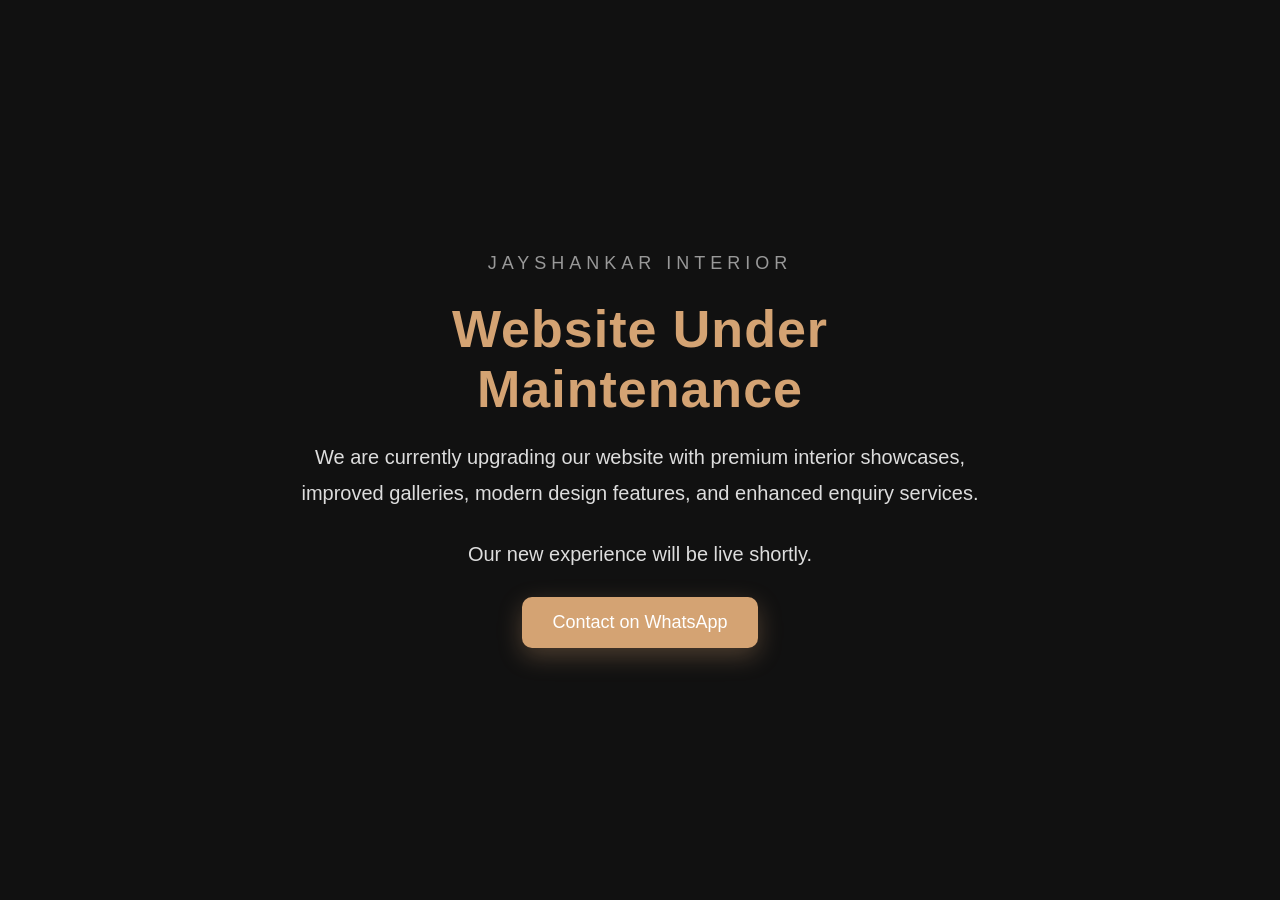
==== commit 0c70b90b: "Update index.html" ====
--- a/index.html
+++ b/index.html
@@ -2,257 +2,125 @@
 <html lang="en">
 <head>
   <meta charset="UTF-8" />
-  <meta name="viewport" content="width=device-width, initial-scale=1.0" />
-  <meta name="description" content="Jayshankar Interior offers modular kitchens, wardrobes, TV units, sofa sets, hydraulic beds, and complete interior work across India." />
-  <title>Jayshankar Interior | Home Interior Design in India</title>
-  <link rel="stylesheet" href="style.css" />
+  <meta name="viewport" content="width=device-width, initial-scale=1.0"/>
+  <title>Jayshankar Interior | Under Maintenance</title>
+
+  <style>
+    *{
+      margin:0;
+      padding:0;
+      box-sizing:border-box;
+      font-family:Arial, sans-serif;
+    }
+
+    body{
+      background:#111;
+      color:white;
+      height:100vh;
+      display:flex;
+      justify-content:center;
+      align-items:center;
+      text-align:center;
+      padding:20px;
+      overflow:hidden;
+    }
+
+    .container{
+      max-width:700px;
+      animation:fadeIn 1.2s ease;
+    }
+
+    h1{
+      font-size:52px;
+      margin-bottom:20px;
+      color:#d4a373;
+      letter-spacing:1px;
+    }
+
+    p{
+      font-size:20px;
+      line-height:1.8;
+      color:#ddd;
+      margin-bottom:25px;
+    }
+
+    .btn{
+      display:inline-block;
+      padding:15px 30px;
+      background:#d4a373;
+      color:white;
+      text-decoration:none;
+      border-radius:10px;
+      font-size:18px;
+      transition:0.3s ease;
+      box-shadow:0 8px 25px rgba(212,163,115,0.3);
+    }
+
+    .btn:hover{
+      background:#b87c4c;
+      transform:translateY(-3px);
+    }
+
+    .logo{
+      font-size:18px;
+      letter-spacing:5px;
+      color:#999;
+      margin-bottom:25px;
+    }
+
+    @keyframes fadeIn{
+      from{
+        opacity:0;
+        transform:translateY(20px);
+      }
+      to{
+        opacity:1;
+        transform:translateY(0);
+      }
+    }
+
+    @media(max-width:768px){
+
+      h1{
+        font-size:36px;
+      }
+
+      p{
+        font-size:17px;
+      }
+
+      .btn{
+        width:100%;
+      }
+    }
+  </style>
 </head>
-<body class="home-page">
-  <header class="site-header">
-    <a class="brand" href="index.html" aria-label="Jayshankar Interior home">
-      <span class="brand-logo">JI</span>
-      <span>JAYSHANKAR INTERIOR</span>
+
+<body>
+
+  <div class="container">
+
+    <div class="logo">
+      JAYSHANKAR INTERIOR
+    </div>
+
+    <h1>Website Under Maintenance</h1>
+
+    <p>
+      We are currently upgrading our website with premium interior
+      showcases, improved galleries, modern design features,
+      and enhanced enquiry services.
+    </p>
+
+    <p>
+      Our new experience will be live shortly.
+    </p>
+
+    <a href="https://wa.me/919765261313" class="btn">
+      Contact on WhatsApp
     </a>
 
-    <nav class="main-nav" aria-label="Primary navigation">
-      <a href="#designs">Designs</a>
-      <a href="#why-us">Why Us</a>
-      <a href="#services">Services</a>
-      <a href="#price-benefits">Benefits</a>
-      <a href="#warranty">Warranty</a>
-      <a class="nav-button" href="#enquiry">Get Free Quote</a>
-    </nav>
-  </header>
-
-  <main>
-    <section class="hero-section" id="top">
-      <div class="hero-overlay"></div>
-      <div class="hero-content">
-        <p class="eyebrow">Premium home interiors across India</p>
-        <h1>Beautiful, practical interiors designed around your home, budget, and lifestyle.</h1>
-        <p class="hero-text">From modular kitchens and wardrobes to TV units, sofa seating, lighting, ceilings, flooring, and civil work — we handle every detail with transparent pricing and custom execution.</p>
-        <div class="hero-actions">
-          <button class="primary-button" type="button" data-open-popup>Get Free Quote</button>
-          <a class="secondary-button" href="#designs">Explore Designs</a>
-        </div>
-      </div>
-    </section>
-
-    <section class="design-showcase" id="designs" aria-labelledby="designs-heading">
-      <div class="section-heading">
-        <p class="eyebrow">Second section showcase</p>
-        <h2 id="designs-heading">Explore our interior categories</h2>
-        <p>Each section has a relevant left-side image slideshow with manual controls. Open any category to view a dedicated page with up to six automatically detected images.</p>
-      </div>
-
-      <article class="showcase-row">
-        <div class="slideshow js-slideshow" data-images="Full cushion sofa1.jpeg|Full cushion sofa2.jpeg|Full cushion sofa3.jpeg|Full cushion sofa4.jpeg|Full cushion sofa5.jpeg" data-prefixes="Full cushion sofa" aria-label="Full cushion sofa image slideshow">
-          <img src="Full cushion sofa1.jpeg" alt="Full cushion sofa interior design" />
-          <button class="slide-control prev" type="button" data-slide="prev" aria-label="Previous sofa image">‹</button>
-          <button class="slide-control next" type="button" data-slide="next" aria-label="Next sofa image">›</button>
-        </div>
-        <div class="showcase-copy">
-          <span class="serial">01</span>
-          <h3>Full Cushion Sofa</h3>
-          <p>Comfortable, made-to-size sofa solutions for family rooms, lounges, and compact living areas with clean finishing and durable upholstery.</p>
-          <a class="text-link" href="sofa.html">View sofa designs</a>
-        </div>
-      </article>
-
-      <article class="showcase-row reverse">
-        <div class="slideshow js-slideshow" data-images="TV unit 1.jpeg|TV unit 2.jpeg|TV unit 3.jpeg|TV unit 4.jpeg" data-prefixes="TV unit" aria-label="TV unit image slideshow">
-          <img src="TV unit 1.jpeg" alt="Modern TV unit interior design" />
-          <button class="slide-control prev" type="button" data-slide="prev" aria-label="Previous TV unit image">‹</button>
-          <button class="slide-control next" type="button" data-slide="next" aria-label="Next TV unit image">›</button>
-        </div>
-        <div class="showcase-copy">
-          <span class="serial">02</span>
-          <h3>TV Unit</h3>
-          <p>Stylish entertainment walls with storage, display shelves, lighting, and wire-management planning for a neat living room.</p>
-          <a class="text-link" href="tv-unit.html">View TV unit designs</a>
-        </div>
-      </article>
-
-      <article class="showcase-row">
-        <div class="slideshow js-slideshow" data-images="Full cushion sofa5.jpeg|Full cushion sofa1.jpeg|TV unit 3.jpeg|TV unit 4.jpeg" data-prefixes="Living room section,Full cushion sofa,TV unit" aria-label="Living room image slideshow">
-          <img src="Full cushion sofa5.jpeg" alt="Living room interior section" />
-          <button class="slide-control prev" type="button" data-slide="prev" aria-label="Previous living room image">‹</button>
-          <button class="slide-control next" type="button" data-slide="next" aria-label="Next living room image">›</button>
-        </div>
-        <div class="showcase-copy">
-          <span class="serial">03</span>
-          <h3>Living Room Section</h3>
-          <p>Complete living room planning with coordinated seating, TV wall, panels, lighting, storage, and smooth movement space.</p>
-          <a class="text-link" href="living-room.html">View living room designs</a>
-        </div>
-      </article>
-
-      <article class="showcase-row reverse">
-        <div class="slideshow js-slideshow" data-images="Wardrobe1.jpeg|Wardrobe2.jpeg" data-prefixes="Wardrobe" aria-label="Wardrobe image slideshow">
-          <img src="Wardrobe1.jpeg" alt="Custom wardrobe design" />
-          <button class="slide-control prev" type="button" data-slide="prev" aria-label="Previous wardrobe image">‹</button>
-          <button class="slide-control next" type="button" data-slide="next" aria-label="Next wardrobe image">›</button>
-        </div>
-        <div class="showcase-copy">
-          <span class="serial">04</span>
-          <h3>Wardrobe</h3>
-          <p>Smart wardrobes with sliding or hinged shutters, loft storage, drawers, mirrors, and premium finish options.</p>
-          <a class="text-link" href="wardrobe.html">View wardrobe designs</a>
-        </div>
-      </article>
-
-      <article class="showcase-row">
-        <div class="slideshow js-slideshow" data-images="Hydrulic bed.jpeg|Hydrulic bed1.jpeg|bedroom1.jpeg|bedroom2.jpeg|hero-bedroom.jpeg" data-prefixes="Hydrulic bed,Hydraulic bed,bedroom" aria-label="Hydraulic bed image slideshow">
-          <img src="Hydrulic bed.jpeg" alt="Hydraulic bed with storage" />
-          <button class="slide-control prev" type="button" data-slide="prev" aria-label="Previous hydraulic bed image">‹</button>
-          <button class="slide-control next" type="button" data-slide="next" aria-label="Next hydraulic bed image">›</button>
-        </div>
-        <div class="showcase-copy">
-          <span class="serial">05</span>
-          <h3>Hydraulic Bed</h3>
-          <p>Strong, easy-lift hydraulic beds that add practical storage while keeping your bedroom clean and organized.</p>
-          <a class="text-link" href="hydraulic-bed.html">View hydraulic bed designs</a>
-        </div>
-      </article>
-
-      <article class="showcase-row reverse">
-        <div class="slideshow js-slideshow" data-images="kitchen1.jpeg|kitchen2.jpeg|kitchen3.jpeg|kitchen4.jpeg" data-prefixes="kitchen,Modular kitchen" aria-label="Modular kitchen image slideshow">
-          <img src="kitchen1.jpeg" alt="Modular kitchen interior design" />
-          <button class="slide-control prev" type="button" data-slide="prev" aria-label="Previous kitchen image">‹</button>
-          <button class="slide-control next" type="button" data-slide="next" aria-label="Next kitchen image">›</button>
-        </div>
-        <div class="showcase-copy">
-          <span class="serial">06</span>
-          <h3>Modular Kitchen</h3>
-          <p>Efficient kitchen layouts with strong cabinets, practical storage, durable finishes, lighting, and easy-maintenance surfaces.</p>
-          <a class="text-link" href="kitchen.html">View modular kitchen designs</a>
-        </div>
-      </article>
-    </section>
-
-    <section class="why-section" id="why-us" aria-labelledby="why-heading">
-      <div class="section-heading light">
-        <p class="eyebrow">Trusted interior partner</p>
-        <h2 id="why-heading">Why Choose JAYSHANKAR INTERIOR IN INDIA</h2>
-      </div>
-      <div class="stats-grid">
-        <article><strong>7562+</strong><span>Delivered Homes</span></article>
-        <article><strong>150+</strong><span>Expert Interior Designers</span></article>
-        <article><strong>2</strong><span>Experience Centres</span></article>
-        <article><strong>4.6+</strong><span>CSAT</span></article>
-      </div>
-    </section>
-
-    <section class="info-section" id="services" aria-labelledby="services-heading">
-      <div class="section-heading">
-        <p class="eyebrow">What we offer</p>
-        <h2 id="services-heading">Complete interior services under one roof</h2>
-        <button class="primary-button" type="button" data-open-popup>Get Free Quote</button>
-      </div>
-      <div class="service-grid">
-        <article><h3>Modular Kitchens</h3><p>Functional kitchen layouts with smart storage and easy-to-maintain finishes.</p></article>
-        <article><h3>Modular Wardrobes</h3><p>Custom wardrobes designed around your storage habits and room dimensions.</p></article>
-        <article><h3>Lighting</h3><p>Ambient, task, and accent lighting plans for beautiful everyday usability.</p></article>
-        <article><h3>Flooring</h3><p>Flooring selection and execution support for durable, coordinated interiors.</p></article>
-        <article><h3>Electrical Work</h3><p>Safe electrical planning for appliances, lights, switches, and concealed wiring.</p></article>
-        <article><h3>Civil Work</h3><p>Reliable civil modifications for layouts, walls, platforms, and utility needs.</p></article>
-        <article><h3>False Ceiling</h3><p>Elegant ceiling designs that improve lighting, style, and room proportion.</p></article>
-        <article><h3>Wall Design & Painting</h3><p>Textured walls, panels, colours, and painting finishes matched to your theme.</p></article>
-      </div>
-    </section>
-
-    <section class="split-info" id="price-benefits" aria-labelledby="price-heading">
-      <div>
-        <p class="eyebrow">Price benefits</p>
-        <h2 id="price-heading">Transparent pricing with flexible payment support</h2>
-      </div>
-      <div class="benefit-cards">
-        <article>
-          <h3>Flexible payment options</h3>
-          <p>EMI solutions and payment schemes can be planned through leading financial partners where available, helping you manage your interior budget comfortably.</p>
-        </article>
-        <article>
-          <h3>No hidden costs</h3>
-          <p>We focus on clear, item-wise quotations so there are no unexpected last-minute additions during the project.</p>
-        </article>
-      </div>
-    </section>
-
-    <section class="split-info warranty-section" id="warranty" aria-labelledby="warranty-heading">
-      <div>
-        <p class="eyebrow">Warranty</p>
-        <h2 id="warranty-heading">Reliable support after installation</h2>
-      </div>
-      <div class="benefit-cards">
-        <article>
-          <h3>Flat 10-year warranty</h3>
-          <p>Selected modular products are supported by a flat 10-year warranty, based on product category, material, and project scope.</p>
-        </article>
-        <article>
-          <h3>Up to 1-year on-site service warranty</h3>
-          <p>Eligible on-site services such as painting, electrical, plumbing, and installation support are covered for up to 1 year.</p>
-        </article>
-      </div>
-    </section>
-
-    <section class="about-section" id="enquiry">
-      <div class="about-card">
-        <p class="eyebrow">Start your project</p>
-        <h2>Book a free interior consultation today.</h2>
-        <p>Share your name, phone number, and requirement. Our team will help you plan the right interiors for your home.</p>
-        <button class="primary-button" type="button" data-open-popup>Open Enquiry Form</button>
-      </div>
-    </section>
-  </main>
-
-  <div class="floating-actions" aria-label="Quick contact actions">
-    <a class="float-button call" href="tel:+919765261313" aria-label="Call Jayshankar Interior now">☎ <span>Call Now</span></a>
-    <a class="float-button whatsapp" href="https://wa.me/+919765261313" target="_blank" rel="noopener" aria-label="Chat with Jayshankar Interior on WhatsApp">☘ <span>WhatsApp</span></a>
   </div>
 
-  <div class="popup-overlay" id="enquiry-popup" hidden>
-    <section class="popup-card" role="dialog" aria-modal="true" aria-labelledby="popup-title">
-      <button class="popup-close" type="button" data-close-popup aria-label="Close enquiry popup">×</button>
-      <p class="eyebrow">Quick enquiry</p>
-      <h2 id="popup-title">Get a free quote</h2>
-      <p class="popup-note">Name and phone number are required. Email is optional.</p>
-
-      <form id="enquiry-form" class="enquiry-form">
-        <label>
-          Full Name *
-          <input type="text" name="name" placeholder="Enter your name" required />
-        </label>
-        <label>
-          Phone Number *
-          <input type="tel" name="phone" placeholder="Enter your phone number" required />
-        </label>
-        <label>
-          Email Address
-          <input type="email" name="email" placeholder="Enter your email (optional)" />
-        </label>
-        <label>
-          Requirement
-          <select name="requirement">
-            <option>Complete Home Interior</option>
-            <option>Modular Kitchen</option>
-            <option>Modular Wardrobe</option>
-            <option>TV Unit</option>
-            <option>Full Cushion Sofa</option>
-            <option>Hydraulic Bed</option>
-            <option>Living Room Section</option>
-          </select>
-        </label>
-        <button class="primary-button" type="submit">Submit Enquiry</button>
-        <a class="form-link" href="https://docs.google.com/forms/d/1d_uRcnbtleax9MZRhC6FLLSPTw43_CeZFEFOLj0PG4w/viewform?usp=sf_link" target="_blank" rel="noopener">Open Google Form</a>
-      </form>
-    </section>
-  </div>
-
-  <footer class="site-footer">
-    <p>© 2026 Jayshankar Interior. All rights reserved.</p>
-    <p><a href="tel:+919765261313">+91 97652 61313</a> · <a href="https://wa.me/+919765261313" target="_blank" rel="noopener">WhatsApp Chat</a></p>
-  </footer>
-
-  <script src="script.js"></script>
 </body>
 </html>
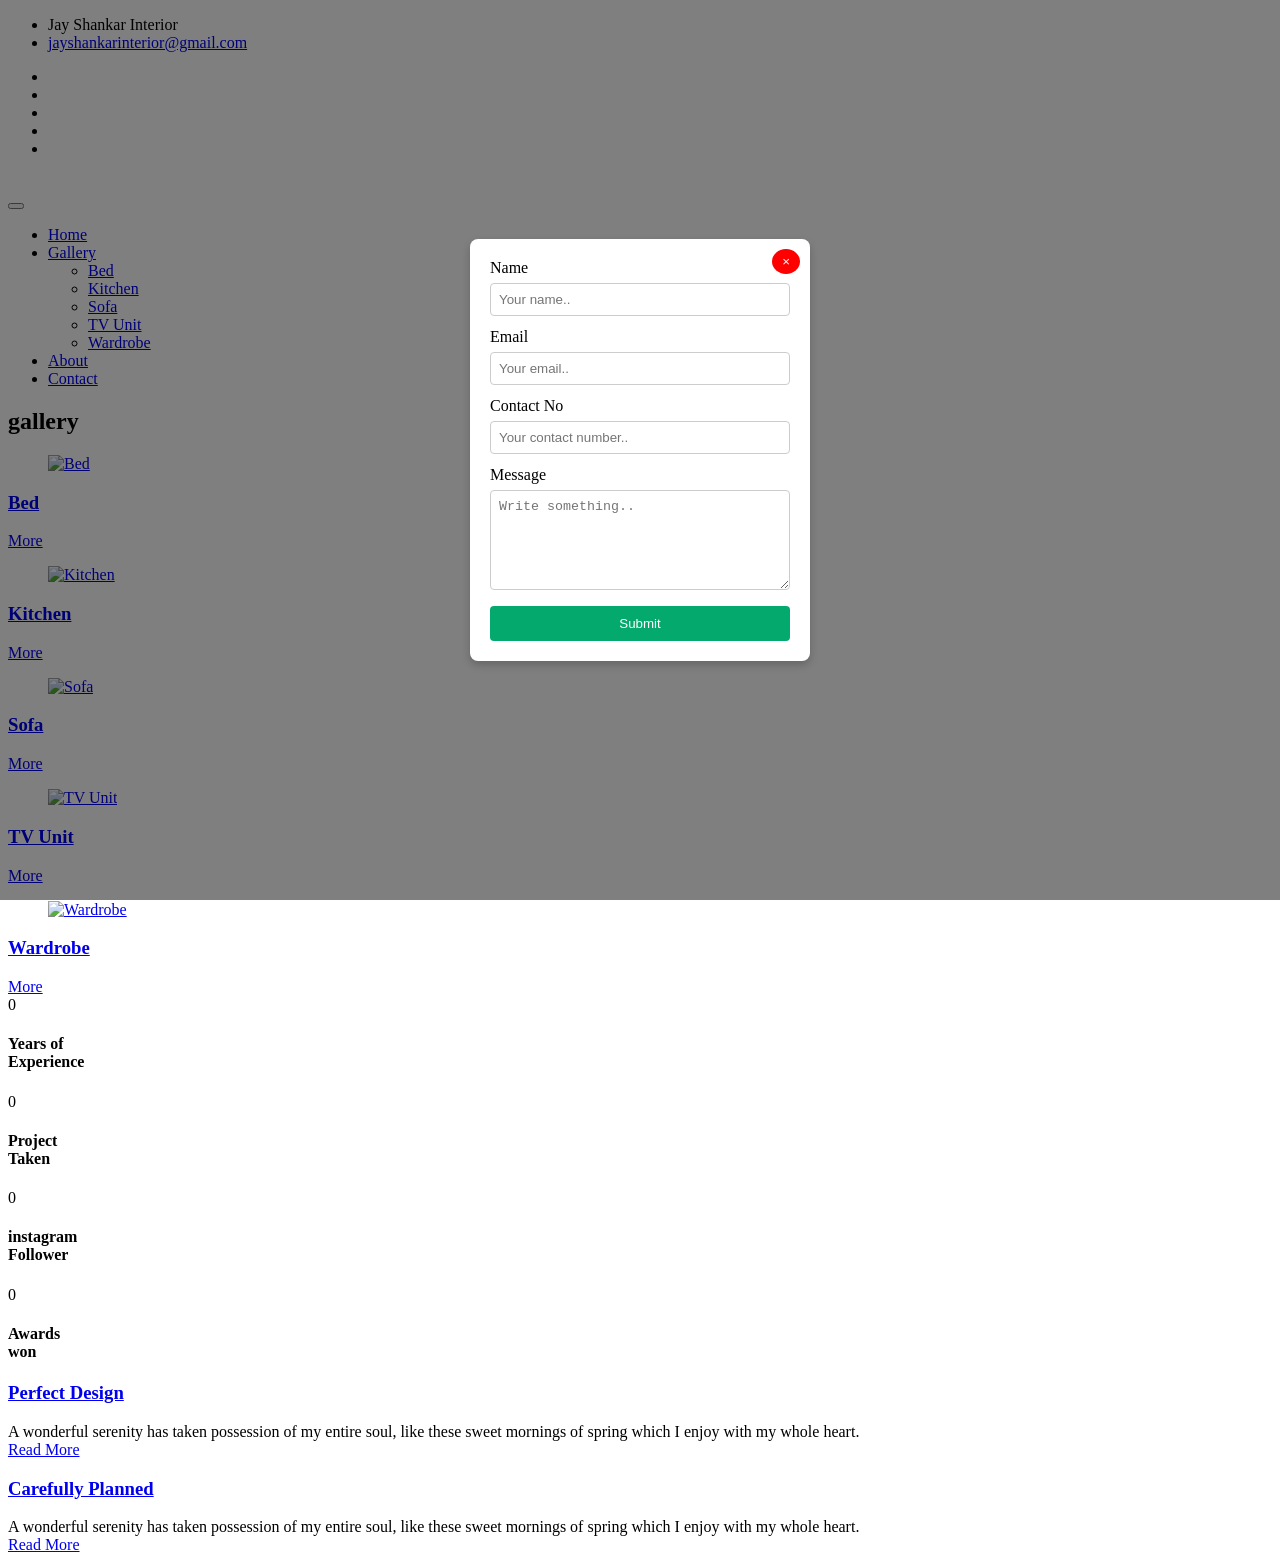
==== commit 417a462c: "Update index.html" ====
--- a/index.html
+++ b/index.html
@@ -1,126 +1,462 @@
 <!DOCTYPE html>
 <html lang="en">
+
+<!-- index-226:42-->
 <head>
-  <meta charset="UTF-8" />
-  <meta name="viewport" content="width=device-width, initial-scale=1.0"/>
-  <title>Jayshankar Interior | Under Maintenance</title>
-
-  <style>
-    *{
-      margin:0;
-      padding:0;
-      box-sizing:border-box;
-      font-family:Arial, sans-serif;
-    }
-
-    body{
-      background:#111;
-      color:white;
-      height:100vh;
-      display:flex;
-      justify-content:center;
-      align-items:center;
-      text-align:center;
-      padding:20px;
-      overflow:hidden;
-    }
-
-    .container{
-      max-width:700px;
-      animation:fadeIn 1.2s ease;
-    }
-
-    h1{
-      font-size:52px;
-      margin-bottom:20px;
-      color:#d4a373;
-      letter-spacing:1px;
-    }
-
-    p{
-      font-size:20px;
-      line-height:1.8;
-      color:#ddd;
-      margin-bottom:25px;
-    }
-
-    .btn{
-      display:inline-block;
-      padding:15px 30px;
-      background:#d4a373;
-      color:white;
-      text-decoration:none;
-      border-radius:10px;
-      font-size:18px;
-      transition:0.3s ease;
-      box-shadow:0 8px 25px rgba(212,163,115,0.3);
-    }
-
-    .btn:hover{
-      background:#b87c4c;
-      transform:translateY(-3px);
-    }
-
-    .logo{
-      font-size:18px;
-      letter-spacing:5px;
-      color:#999;
-      margin-bottom:25px;
-    }
-
-    @keyframes fadeIn{
-      from{
-        opacity:0;
-        transform:translateY(20px);
-      }
-      to{
-        opacity:1;
-        transform:translateY(0);
-      }
-    }
-
-    @media(max-width:768px){
-
-      h1{
-        font-size:36px;
-      }
-
-      p{
-        font-size:17px;
-      }
-
-      .btn{
-        width:100%;
-      }
-    }
-  </style>
+<meta charset="utf-8">
+<title>Jay Shankar Interior</title>
+<!-- Stylesheets -->
+<link href="css/bootstrap.css" rel="stylesheet">
+<link href="css/style.css" rel="stylesheet">
+<link href="css/responsive.css" rel="stylesheet">   
+<!--Color Switcher Mockup-->
+<link href="css/color-switcher-design.css" rel="stylesheet">
+<!--Color Themes-->
+<link id="theme-color-file" href="css/color-themes/default-theme.css" rel="stylesheet">
+
+<link rel="shortcut icon" href="images/js.png" type="image/x-icon">
+<link rel="icon" href="images/js.png" type="image/x-icon">
+
+<!-- Responsive -->
+<meta http-equiv="X-UA-Compatible" content="IE=edge">
+<meta name="viewport" content="width=device-width, initial-scale=1.0, maximum-scale=1.0, user-scalable=0">
+<!--[if lt IE 9]><script src="https://cdnjs.cloudflare.com/ajax/libs/html5shiv/3.7.3/html5shiv.js"></script><![endif]-->
+<!--[if lt IE 9]><script src="js/respond.js"></script><![endif]-->
 </head>
 
 <body>
-
-  <div class="container">
-
-    <div class="logo">
-      JAYSHANKAR INTERIOR
+<!--form-->
+<head>
+    <meta charset="UTF-8">
+    <meta name="viewport" content="width=device-width, initial-scale=1.0">
+    <title>Popup Form</title>
+    <style>
+        /* Background overlay */
+        .overlay {
+            display: none;
+            position: fixed;
+            top: 0;
+            left: 0;
+            width: 100%;
+            height: 100%;
+            background: rgba(0, 0, 0, 0.5);
+            z-index: 1000;
+        }
+
+        /* Popup form container */
+        .popup {
+            display: none;
+            position: fixed;
+            top: 50%;
+            left: 50%;
+            transform: translate(-50%, -50%);
+            background: white;
+            padding: 20px;
+            width: 300px;
+            border-radius: 8px;
+            box-shadow: 0px 4px 8px rgba(0, 0, 0, 0.2);
+            z-index: 1001;
+        }
+
+        /* Close button */
+        .close-btn {
+            position: absolute;
+            top: 10px;
+            right: 10px;
+            background: red;
+            color: white;
+            border: none;
+            padding: 5px 10px;
+            cursor: pointer;
+            border-radius: 50%;
+        }
+
+        /* Form styling */
+        .popup input[type=text], .popup input[type=email], .popup textarea {
+            width: 100%;
+            padding: 8px;
+            margin-top: 6px;
+            margin-bottom: 12px;
+            border: 1px solid #ccc;
+            border-radius: 4px;
+            box-sizing: border-box;
+        }
+
+        .popup input[type=submit] {
+            background-color: #04AA6D;
+            color: white;
+            padding: 10px;
+            border: none;
+            border-radius: 4px;
+            cursor: pointer;
+            width: 100%;
+        }
+
+        .popup input[type=submit]:hover {
+            background-color: #45a049;
+        }
+    </style>
+</head>
+<body>
+    <!-- Overlay -->
+    <div class="overlay" id="overlay"></div>
+    
+    <!-- Popup Form -->
+    <div class="popup" id="popupForm">
+        <button class="close-btn" onclick="closePopup()">&times;</button>
+        <form id="form">
+            <input type="hidden" name="access_key" value="37172bb9-6719-446b-b41a-6c26018aca43">
+            
+            <label for="name">Name</label>
+            <input type="text" id="name" name="name" placeholder="Your name.." required>
+
+            <label for="email">Email</label>
+            <input type="email" id="email" name="email" placeholder="Your email.." required>
+            
+            <label for="contact">Contact No</label>
+            <input type="text" id="contact" name="contact" placeholder="Your contact number.." required>
+
+            <label for="message">Message</label>
+            <textarea id="message" name="message" placeholder="Write something.." style="height:100px" required></textarea>
+
+            <input type="submit" value="Submit">
+            <div id="result"></div>
+        </form>
     </div>
 
-    <h1>Website Under Maintenance</h1>
-
-    <p>
-      We are currently upgrading our website with premium interior
-      showcases, improved galleries, modern design features,
-      and enhanced enquiry services.
-    </p>
-
-    <p>
-      Our new experience will be live shortly.
-    </p>
-
-    <a href="https://wa.me/919765261313" class="btn">
-      Contact on WhatsApp
-    </a>
-
-  </div>
-
+    <script>
+        // Open popup when page loads
+        window.onload = function() {
+            document.getElementById("overlay").style.display = "block";
+            document.getElementById("popupForm").style.display = "block";
+        }
+
+        // Close popup
+        function closePopup() {
+            document.getElementById("overlay").style.display = "none";
+            document.getElementById("popupForm").style.display = "none";
+        }
+
+        // Handle form submission
+        document.getElementById("form").addEventListener("submit", function(event) {
+            event.preventDefault(); // Prevent default form submission
+            
+            const formData = new FormData(this);
+            const object = Object.fromEntries(formData);
+            const json = JSON.stringify(object);
+            
+            const result = document.getElementById("result");
+            result.innerHTML = "Please wait...";
+            
+            fetch("https://api.web3forms.com/submit", {
+                method: "POST",
+                headers: {
+                    'Content-Type': 'application/json',
+                    'Accept': 'application/json'
+                },
+                body: json
+            })
+            .then(async (response) => {
+                let json = await response.json();
+                if (response.status == 200) {
+                    result.innerHTML = json.message;
+                } else {
+                    console.log(response);
+                    result.innerHTML = json.message;
+                }
+            })
+            .catch(error => {
+                console.log(error);
+                result.innerHTML = "Something went wrong!";
+            })
+            .then(function() {
+                document.getElementById("form").reset();
+                setTimeout(() => {
+                    result.style.display = "none";
+                }, 3000);
+            });
+        });
+    </script>
 </body>
-</html>
+<!--form-->
+
+
+    
+
+<div class="page-wrapper">
+    <!-- Preloader -->
+    <div class="preloader"></div>
+    
+    <!-- Main Header-->
+    <header class="main-header header-style-two">
+        <!--Header Top-->
+        <div class="header-top">
+            <div class="auto-container">
+                <div class="inner-container clearfix">
+                    <div class="top-left">
+                        <ul class="contact-list clearfix">
+                            <li><i class="fa fa-volume-control-phone"></i> Jay Shankar Interior</li>
+                            <li><i class="fa fa-envelope"></i><a href="#">jayshankarinterior@gmail.com</a></li>
+                        </ul>
+                    </div>
+                    <div class="top-right">
+                        <ul class="social-icon-four clearfix">
+                            <li><a href="https://wa.link/215ske" target="_blank"><i class="fa fa-whatsapp"></i></a></li>
+                            <li><a href="#"><i class="fa fa-facebook-f"></i></a></li>
+                            <li><a href="https://www.instagram.com/jay_shankar_interior?utm_source=ig_web_button_share_sheet&igsh=ZDNlZDc0MzIxNw==" target="_blank"><i class="fa fa-instagram"></i></a></li>
+                            <li><a href="#"><i class="fa fa-twitter"></i></a></li>
+                            <li><a href="#"><i class="fa fa-google-plus"></i></a></li>
+                        </ul>
+                        
+                    </div>
+                </div>
+            </div>
+        </div>
+        <!-- End Header Top -->
+
+        <div class="auto-container">
+            <div class="header-lower">
+                <div class="main-box clearfix">
+                    <div class="logo-box">
+                        <div class="logo">
+                            <a href="index.html">
+                                <img src="images/js.png" alt="" title="" style="width: 200px; height: auto;">
+                            </a>
+                        </div>
+                    </div>
+    
+                    <div class="nav-outer clearfix">
+                        <!-- Main Menu -->
+                        <nav class="main-menu navbar-expand-md">
+                            <div class="navbar-header">
+                                <!-- Toggle Button -->      
+                                <button class="navbar-toggler" type="button" data-toggle="collapse" data-target="#navbarSupportedContent" aria-controls="navbarSupportedContent" aria-expanded="false" aria-label="Toggle navigation">
+                                    <span class="icon flaticon-menu-button"></span>
+                                </button>
+                            </div>
+    
+                            <div class="collapse navbar-collapse clearfix" id="navbarSupportedContent">
+                                <ul class="navigation clearfix">
+                                    <li><a href="index.html">Home</a></li>
+                                   <!-- Gallery Dropdown with Redirection -->
+                                <li class="dropdown"><a href="#">Gallery</a>
+                                    <ul>
+                                        <li><a href="service-detail.html?category=bed">Bed</a></li>
+                                        <li><a href="service-detail.html?category=kitchen">Kitchen</a></li>
+                                        <li><a href="service-detail.html?category=sofa">Sofa</a></li>
+                                        <li><a href="service-detail.html?category=tv_unit">TV Unit</a></li>
+                                        <li><a href="service-detail.html?category=wardrobe">Wardrobe</a></li>
+                                    </ul>
+                                </li>
+                                     
+                                    
+                                    
+                                    <li><a href="about.html">About</a></li>
+                                    <li><a href="contact.html">Contact</a></li>
+                                </ul>
+                            </div>
+                        </nav><!-- Main Menu End-->       
+                    </div>
+                </div>
+            </div>
+        </div>
+
+        
+    </header>
+    <!--End Main Header -->
+
+    <!-- Bnner Section -->
+    <section class="banner-section-two">
+        <div class="banner-carousel owl-carousel owl-theme">
+            <!-- Slide Item -->
+            <div class="slide-item" style="background-image: url(images/main-slider/image-4.jpg);">
+                <div class="auto-container">
+                    <div class="content-box">
+                       
+                    </div>
+                </div>
+            </div>
+
+            <!-- Slide Item -->
+            <div class="slide-item" style="background-image: url(images/main-slider/image-2.jpg);">
+                <div class="auto-container">
+                    <div class="content-box">
+                       
+                        
+                    </div>
+                </div>
+            </div>
+<!-- Slide Item -->
+<div class="slide-item" style="background-image: url(images/main-slider/image-5.jpg);">
+    <div class="auto-container">
+        <div class="content-box">
+           
+            
+        </div>
+    </div>
+</div>
+            <!-- Slide Item -->
+            <div class="slide-item" style="background-image: url(images/main-slider/image-3.jpg);">
+                <div class="auto-container">
+                    <div class="content-box">
+                        
+                        
+                    </div>
+                </div>
+            </div>
+        </div>
+    </section>
+    <!-- End Bnner Section -->
+
+    <!-- Specialize Section -->
+    <section class="specialize-section">
+        <div class="auto-container">
+            <div class="sec-title">
+               
+                <h2>gallery</h2>
+            </div>
+            <div class="services-carousel-two owl-carousel owl-theme">
+                <!-- Service Block - Bed -->
+                <div class="service-block-two">
+                    <div class="inner-box">
+                        <div class="image-box">
+                            <figure class="image">
+                                <a href="service-detail.html?category=bed"><img src="images/gallery/bed-1.jpg" alt="Bed"></a>
+                            </figure>
+                        </div>
+                        <div class="caption-box">
+                            <h3><a href="service-detail.html?category=bed">Bed</a></h3>
+                            <div class="link-box"><a href="service-detail.html?category=bed">More <i class="fa fa-angle-double-right"></i></a></div>
+                        </div>
+                    </div>
+                </div>
+            
+                <!-- Service Block - Kitchen -->
+                <div class="service-block-two">
+                    <div class="inner-box">
+                        <div class="image-box">
+                            <figure class="image">
+                                <a href="service-detail.html?category=kitchen"><img src="images/gallery/kitchen-1.jpg" alt="Kitchen"></a>
+                            </figure>
+                        </div>
+                        <div class="caption-box">
+                            <h3><a href="service-detail.html?category=kitchen">Kitchen</a></h3>
+                            <div class="link-box"><a href="service-detail.html?category=kitchen">More <i class="fa fa-angle-double-right"></i></a></div>
+                        </div>
+                    </div>
+                </div>
+            
+                <!-- Service Block - Sofa -->
+                <div class="service-block-two">
+                    <div class="inner-box">
+                        <div class="image-box">
+                            <figure class="image">
+                                <a href="service-detail.html?category=sofa"><img src="images/gallery/sofa-1.jpg" alt="Sofa"></a>
+                            </figure>
+                        </div>
+                        <div class="caption-box">
+                            <h3><a href="service-detail.html?category=sofa">Sofa</a></h3>
+                            <div class="link-box"><a href="service-detail.html?category=sofa">More <i class="fa fa-angle-double-right"></i></a></div>
+                        </div>
+                    </div>
+                </div>
+            
+                <!-- Service Block - TV Unit -->
+                <div class="service-block-two">
+                    <div class="inner-box">
+                        <div class="image-box">
+                            <figure class="image">
+                                <a href="service-detail.html?category=tv_unit"><img src="images/gallery/tv-unit-1.jpg" alt="TV Unit"></a>
+                            </figure>
+                        </div>
+                        <div class="caption-box">
+                            <h3><a href="service-detail.html?category=tv_unit">TV Unit</a></h3>
+                            <div class="link-box"><a href="service-detail.html?category=tv_unit">More <i class="fa fa-angle-double-right"></i></a></div>
+                        </div>
+                    </div>
+                </div>
+            
+                <!-- Service Block - Wardrobe -->
+                <div class="service-block-two">
+                    <div class="inner-box">
+                        <div class="image-box">
+                            <figure class="image">
+                                <a href="service-detail.html?category=wardrobe"><img src="images/gallery/wardrobe-1.jpg" alt="Wardrobe"></a>
+                            </figure>
+                        </div>
+                        <div class="caption-box">
+                            <h3><a href="service-detail.html?category=wardrobe">Wardrobe</a></h3>
+                            <div class="link-box"><a href="service-detail.html?category=wardrobe">More <i class="fa fa-angle-double-right"></i></a></div>
+                        </div>
+                    </div>
+                </div>
+            </div>
+            
+            
+            
+        </div>
+    </section>
+    <!-- End Specialize Section -->
+
+    <!-- Fun Fact And Features -->
+    <section class="fun-fact-and-features"  style="background-image: url(images/background/3.jpg);">
+        <div class="outer-box">
+            <div class="auto-container">
+                <!-- Fact Counter -->
+                <div class="fact-counter">
+                    <div class="row">
+                        <!--Column-->
+                        <div class="counter-column col-lg-3 col-md-6 col-sm-12 wow fadeInUp">
+                            <div class="count-box">
+                                <div class="count"><span class="count-text" data-speed="5000" data-stop="5">0</span></div>
+                                <h4 class="counter-title">Years of <br>Experience</h4>
+                            </div>
+                        </div>
+
+                        <!--Column-->
+                        <div class="counter-column col-lg-3 col-md-6 col-sm-12 wow fadeInUp" data-wow-delay="400ms">
+                            <div class="count-box">
+                                <div class="count"><span class="count-text" data-speed="5000" data-stop="237">0</span></div>
+                                <h4 class="counter-title">Project <br>Taken</h4>
+                            </div>
+                        </div>
+
+                        <!--Column-->
+                        <div class="counter-column col-lg-3 col-md-6 col-sm-12 wow fadeInUp" data-wow-delay="800ms">
+                            <div class="count-box">
+                                <div class="count"><span class="count-text" data-speed="5000" data-stop="1000">0</span></div>
+                                <h4 class="counter-title">instagram <br> Follower</h4>
+                            </div>
+                        </div>
+
+                        <!--Column-->
+                        <div class="counter-column col-lg-3 col-md-6 col-sm-12 wow fadeInUp" data-wow-delay="1200ms">
+                            <div class="count-box">
+                                <div class="count"><span class="count-text" data-speed="5000" data-stop="12">0</span></div>
+                                <h4 class="counter-title">Awards<br>won</h4>
+                            </div>
+                        </div>
+                    </div>
+                </div>
+
+                <!-- Features -->
+                <div class="features">
+                    <div class="row">
+                        <!-- Feature Block -->
+                        <div class="feature-block col-lg-4 col-md-6 col-sm-12">
+                            <div class="inner-box">
+                                <div class="icon-box"><span class="icon flaticon-decorating"></span></div>
+                                <h3><a href="service-detail.html">Perfect Design</a></h3>
+                                <div class="text">A wonderful serenity has taken possession of my entire soul, like these sweet mornings of spring which I enjoy with my whole heart.</div>
+                                <div class="link-box"><a href="service-detail.html">Read More</a></div>
+                            </div>
+                        </div>
+
+                        <!-- Feature Block -->
+                        <div class="feature-block col-lg-4 col-md-6 col-sm-12">
+                            <div class="inner-box">
+                                <div class="icon-box"><span class="icon flaticon-plan"></span></div>
+                                <h3><a href="service-detail.html">Carefully Planned</a></h3>
+                                <div class="text">A wonderful serenity has taken possession of my entire soul, like these sweet mornings of spring which I enjoy with my whole heart.</div>
+                                <div class="link-box"><a href="service-detail.html">Read More</a></div>
+                         
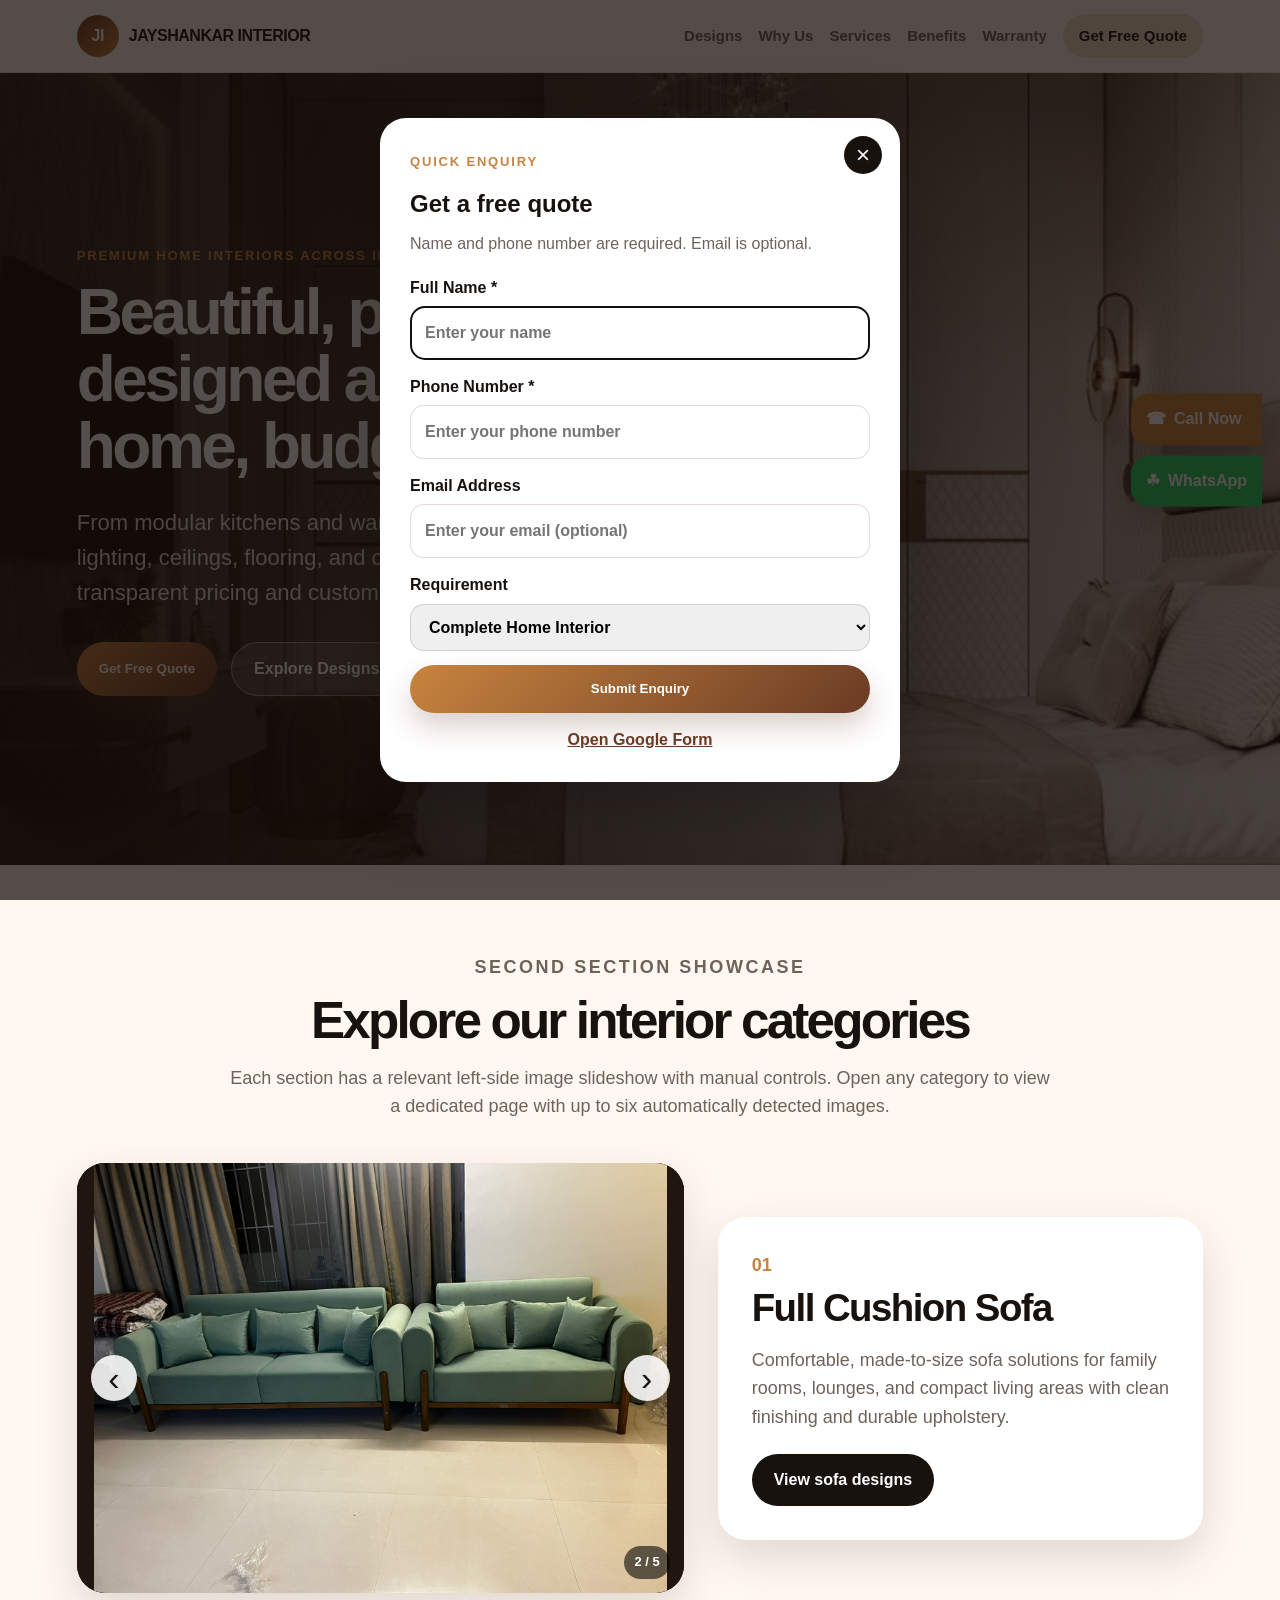
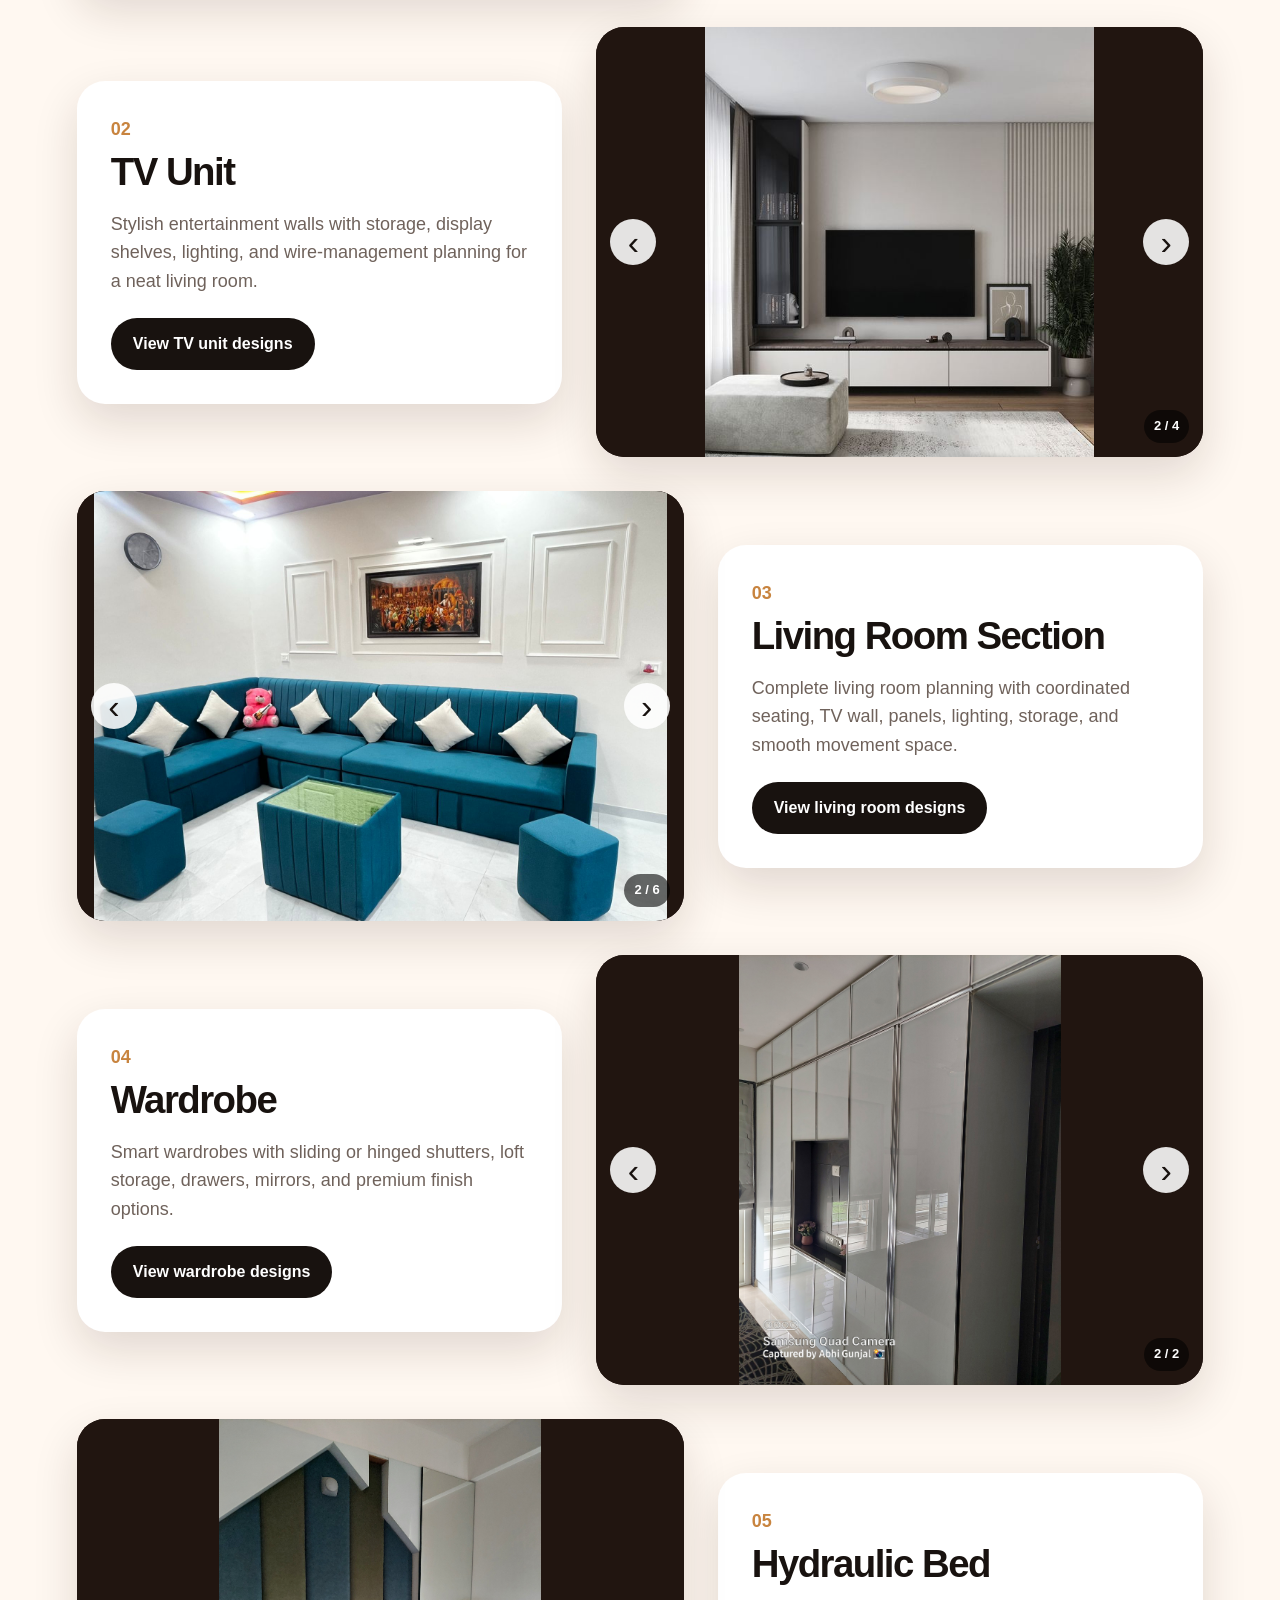
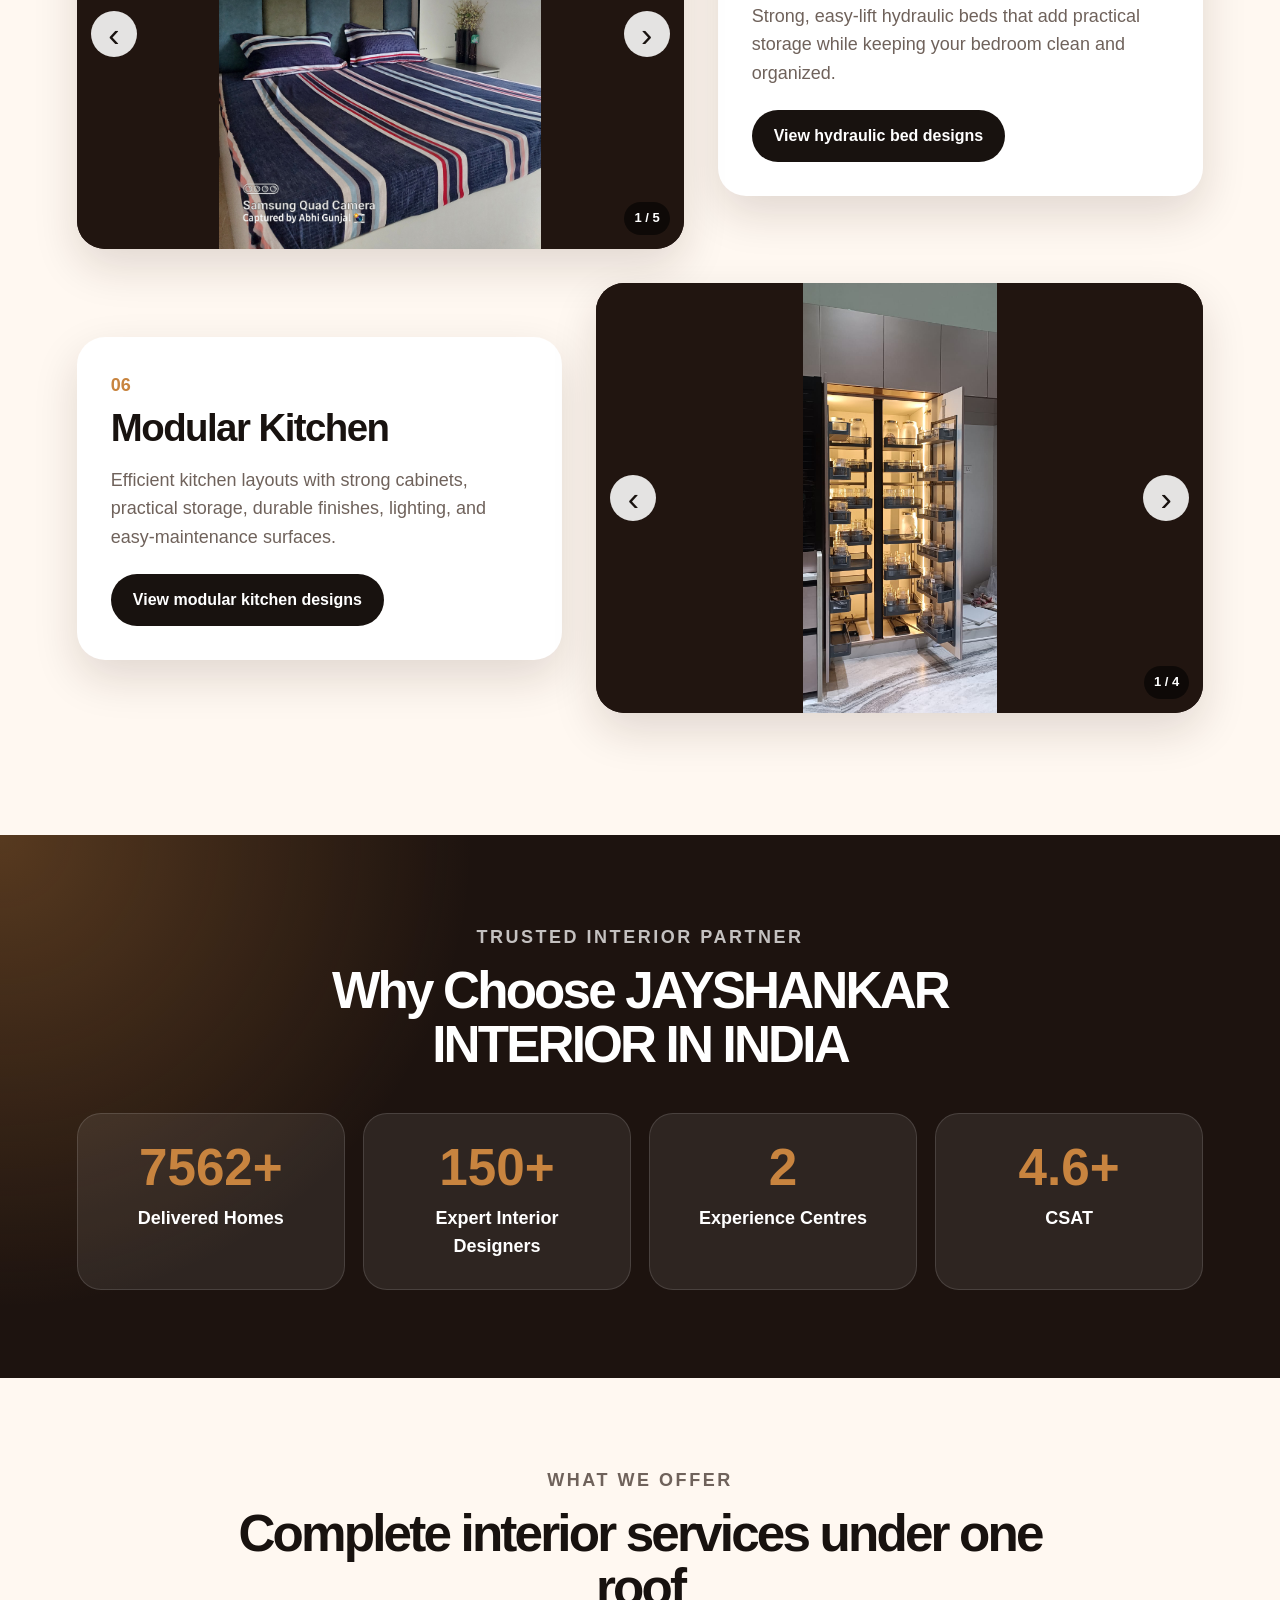
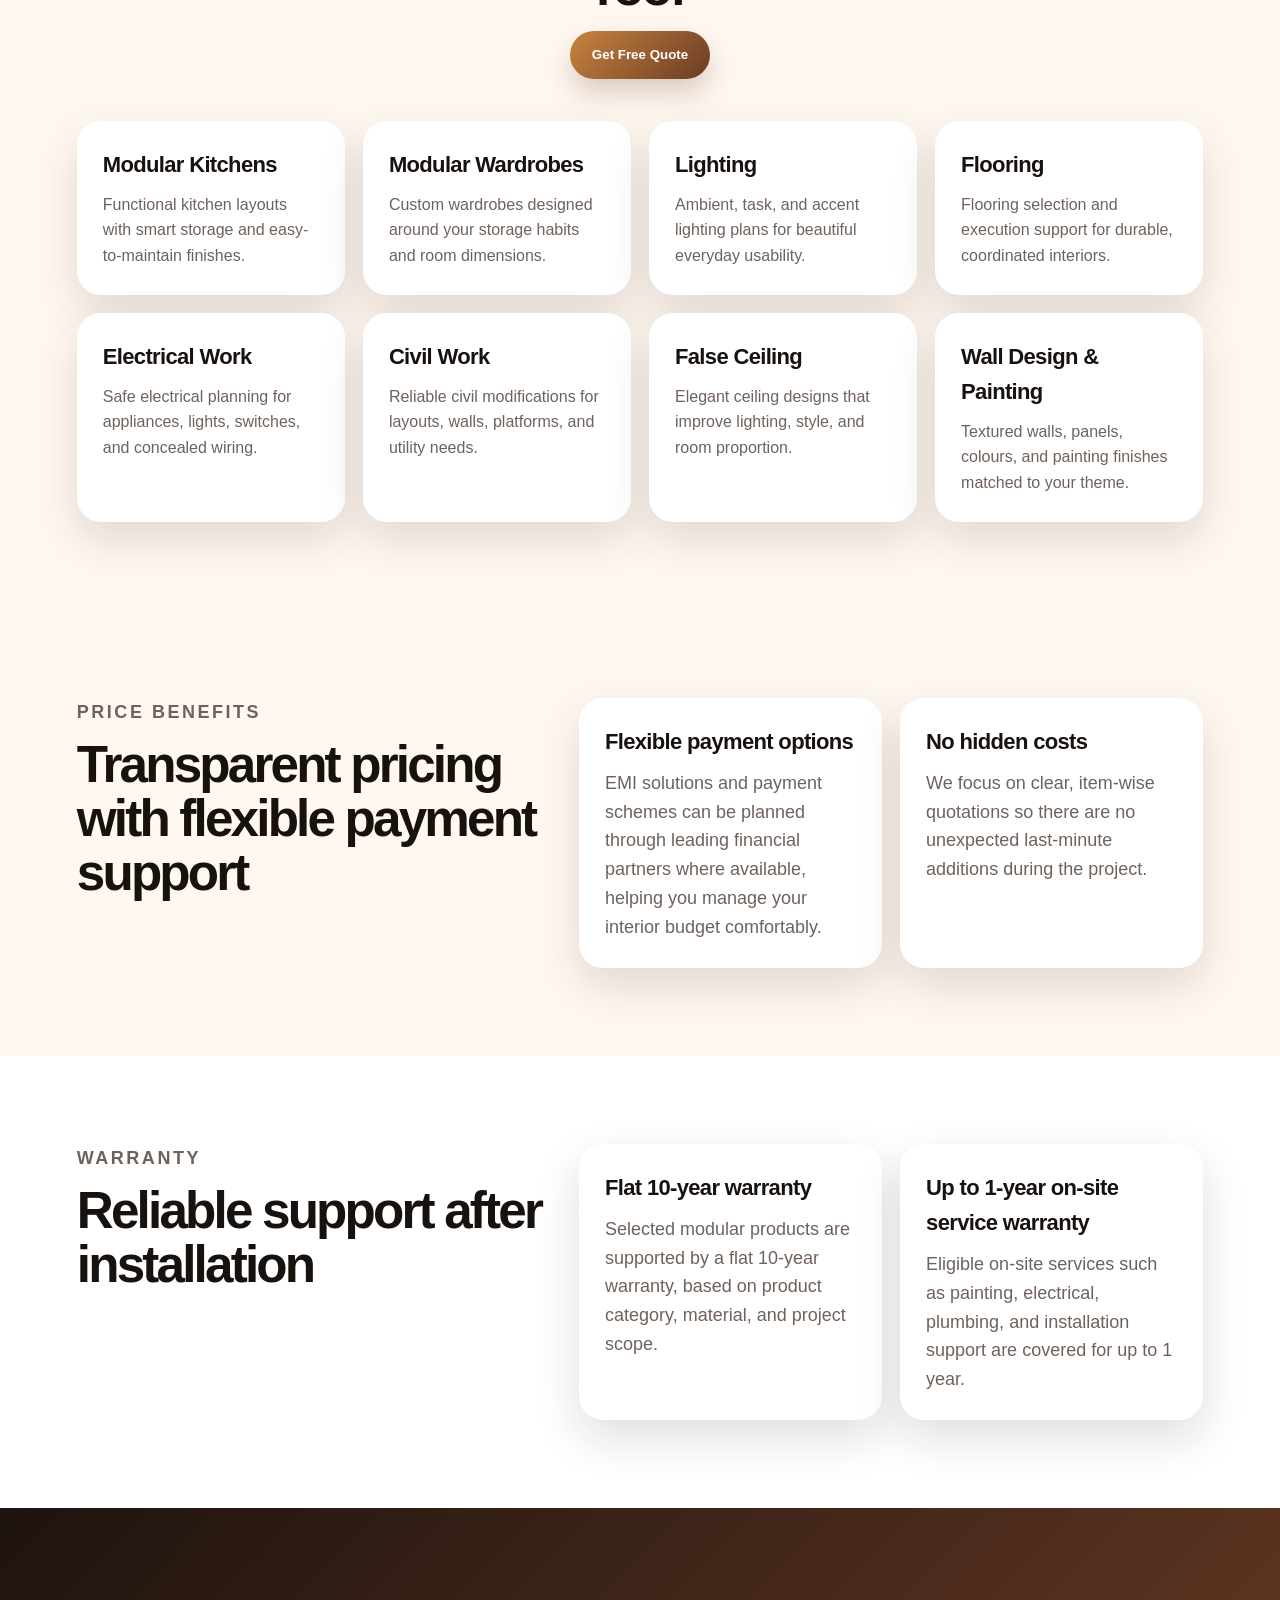
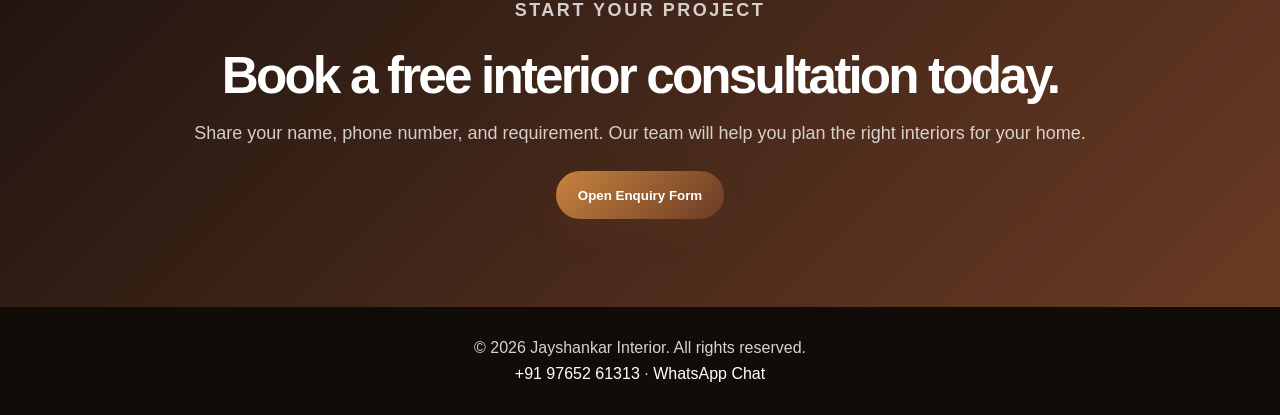
==== commit a4b069c6: "Update index.html" ====
--- a/index.html
+++ b/index.html
@@ -1,462 +1,258 @@
 <!DOCTYPE html>
 <html lang="en">
-
-<!-- index-226:42-->
 <head>
-<meta charset="utf-8">
-<title>Jay Shankar Interior</title>
-<!-- Stylesheets -->
-<link href="css/bootstrap.css" rel="stylesheet">
-<link href="css/style.css" rel="stylesheet">
-<link href="css/responsive.css" rel="stylesheet">   
-<!--Color Switcher Mockup-->
-<link href="css/color-switcher-design.css" rel="stylesheet">
-<!--Color Themes-->
-<link id="theme-color-file" href="css/color-themes/default-theme.css" rel="stylesheet">
-
-<link rel="shortcut icon" href="images/js.png" type="image/x-icon">
-<link rel="icon" href="images/js.png" type="image/x-icon">
-
-<!-- Responsive -->
-<meta http-equiv="X-UA-Compatible" content="IE=edge">
-<meta name="viewport" content="width=device-width, initial-scale=1.0, maximum-scale=1.0, user-scalable=0">
-<!--[if lt IE 9]><script src="https://cdnjs.cloudflare.com/ajax/libs/html5shiv/3.7.3/html5shiv.js"></script><![endif]-->
-<!--[if lt IE 9]><script src="js/respond.js"></script><![endif]-->
+  <meta charset="UTF-8" />
+  <meta name="viewport" content="width=device-width, initial-scale=1.0" />
+  <meta name="description" content="Jayshankar Interior offers modular kitchens, wardrobes, TV units, sofa sets, hydraulic beds, and complete interior work across India." />
+  <title>Jayshankar Interior | Home Interior Design in India</title>
+  <link rel="stylesheet" href="style.css" />
 </head>
-
-<body>
-<!--form-->
-<head>
-    <meta charset="UTF-8">
-    <meta name="viewport" content="width=device-width, initial-scale=1.0">
-    <title>Popup Form</title>
-    <style>
-        /* Background overlay */
-        .overlay {
-            display: none;
-            position: fixed;
-            top: 0;
-            left: 0;
-            width: 100%;
-            height: 100%;
-            background: rgba(0, 0, 0, 0.5);
-            z-index: 1000;
-        }
-
-        /* Popup form container */
-        .popup {
-            display: none;
-            position: fixed;
-            top: 50%;
-            left: 50%;
-            transform: translate(-50%, -50%);
-            background: white;
-            padding: 20px;
-            width: 300px;
-            border-radius: 8px;
-            box-shadow: 0px 4px 8px rgba(0, 0, 0, 0.2);
-            z-index: 1001;
-        }
-
-        /* Close button */
-        .close-btn {
-            position: absolute;
-            top: 10px;
-            right: 10px;
-            background: red;
-            color: white;
-            border: none;
-            padding: 5px 10px;
-            cursor: pointer;
-            border-radius: 50%;
-        }
-
-        /* Form styling */
-        .popup input[type=text], .popup input[type=email], .popup textarea {
-            width: 100%;
-            padding: 8px;
-            margin-top: 6px;
-            margin-bottom: 12px;
-            border: 1px solid #ccc;
-            border-radius: 4px;
-            box-sizing: border-box;
-        }
-
-        .popup input[type=submit] {
-            background-color: #04AA6D;
-            color: white;
-            padding: 10px;
-            border: none;
-            border-radius: 4px;
-            cursor: pointer;
-            width: 100%;
-        }
-
-        .popup input[type=submit]:hover {
-            background-color: #45a049;
-        }
-    </style>
-</head>
-<body>
-    <!-- Overlay -->
-    <div class="overlay" id="overlay"></div>
-    
-    <!-- Popup Form -->
-    <div class="popup" id="popupForm">
-        <button class="close-btn" onclick="closePopup()">&times;</button>
-        <form id="form">
-            <input type="hidden" name="access_key" value="37172bb9-6719-446b-b41a-6c26018aca43">
-            
-            <label for="name">Name</label>
-            <input type="text" id="name" name="name" placeholder="Your name.." required>
-
-            <label for="email">Email</label>
-            <input type="email" id="email" name="email" placeholder="Your email.." required>
-            
-            <label for="contact">Contact No</label>
-            <input type="text" id="contact" name="contact" placeholder="Your contact number.." required>
-
-            <label for="message">Message</label>
-            <textarea id="message" name="message" placeholder="Write something.." style="height:100px" required></textarea>
-
-            <input type="submit" value="Submit">
-            <div id="result"></div>
-        </form>
-    </div>
-
-    <script>
-        // Open popup when page loads
-        window.onload = function() {
-            document.getElementById("overlay").style.display = "block";
-            document.getElementById("popupForm").style.display = "block";
-        }
-
-        // Close popup
-        function closePopup() {
-            document.getElementById("overlay").style.display = "none";
-            document.getElementById("popupForm").style.display = "none";
-        }
-
-        // Handle form submission
-        document.getElementById("form").addEventListener("submit", function(event) {
-            event.preventDefault(); // Prevent default form submission
-            
-            const formData = new FormData(this);
-            const object = Object.fromEntries(formData);
-            const json = JSON.stringify(object);
-            
-            const result = document.getElementById("result");
-            result.innerHTML = "Please wait...";
-            
-            fetch("https://api.web3forms.com/submit", {
-                method: "POST",
-                headers: {
-                    'Content-Type': 'application/json',
-                    'Accept': 'application/json'
-                },
-                body: json
-            })
-            .then(async (response) => {
-                let json = await response.json();
-                if (response.status == 200) {
-                    result.innerHTML = json.message;
-                } else {
-                    console.log(response);
-                    result.innerHTML = json.message;
-                }
-            })
-            .catch(error => {
-                console.log(error);
-                result.innerHTML = "Something went wrong!";
-            })
-            .then(function() {
-                document.getElementById("form").reset();
-                setTimeout(() => {
-                    result.style.display = "none";
-                }, 3000);
-            });
-        });
-    </script>
+<body class="home-page">
+  <header class="site-header">
+    <a class="brand" href="index.html" aria-label="Jayshankar Interior home">
+      <span class="brand-logo">JI</span>
+      <span>JAYSHANKAR INTERIOR</span>
+    </a>
+
+    <nav class="main-nav" aria-label="Primary navigation">
+      <a href="#designs">Designs</a>
+      <a href="#why-us">Why Us</a>
+      <a href="#services">Services</a>
+      <a href="#price-benefits">Benefits</a>
+      <a href="#warranty">Warranty</a>
+      <a class="nav-button" href="#enquiry">Get Free Quote</a>
+    </nav>
+  </header>
+
+  <main>
+    <section class="hero-section" id="top">
+      <div class="hero-overlay"></div>
+      <div class="hero-content">
+        <p class="eyebrow">Premium home interiors across India</p>
+        <h1>Beautiful, practical interiors designed around your home, budget, and lifestyle.</h1>
+        <p class="hero-text">From modular kitchens and wardrobes to TV units, sofa seating, lighting, ceilings, flooring, and civil work — we handle every detail with transparent pricing and custom execution.</p>
+        <div class="hero-actions">
+          <button class="primary-button" type="button" data-open-popup>Get Free Quote</button>
+          <a class="secondary-button" href="#designs">Explore Designs</a>
+        </div>
+      </div>
+    </section>
+
+    <section class="design-showcase" id="designs" aria-labelledby="designs-heading">
+      <div class="section-heading">
+        <p class="eyebrow">Second section showcase</p>
+        <h2 id="designs-heading">Explore our interior categories</h2>
+        <p>Each section has a relevant left-side image slideshow with manual controls. Open any category to view a dedicated page with up to six automatically detected images.</p>
+      </div>
+
+      <article class="showcase-row">
+        <div class="slideshow js-slideshow" data-images="Full cushion sofa1.jpeg|Full cushion sofa2.jpeg|Full cushion sofa3.jpeg|Full cushion sofa4.jpeg|Full cushion sofa5.jpeg" data-prefixes="Full cushion sofa" aria-label="Full cushion sofa image slideshow">
+          <img src="Full cushion sofa1.jpeg" alt="Full cushion sofa interior design" />
+          <button class="slide-control prev" type="button" data-slide="prev" aria-label="Previous sofa image">‹</button>
+          <button class="slide-control next" type="button" data-slide="next" aria-label="Next sofa image">›</button>
+        </div>
+        <div class="showcase-copy">
+          <span class="serial">01</span>
+          <h3>Full Cushion Sofa</h3>
+          <p>Comfortable, made-to-size sofa solutions for family rooms, lounges, and compact living areas with clean finishing and durable upholstery.</p>
+          <a class="text-link" href="sofa.html">View sofa designs</a>
+        </div>
+      </article>
+
+      <article class="showcase-row reverse">
+        <div class="slideshow js-slideshow" data-images="TV unit 1.jpeg|TV unit 2.jpeg|TV unit 3.jpeg|TV unit 4.jpeg" data-prefixes="TV unit" aria-label="TV unit image slideshow">
+          <img src="TV unit 1.jpeg" alt="Modern TV unit interior design" />
+          <button class="slide-control prev" type="button" data-slide="prev" aria-label="Previous TV unit image">‹</button>
+          <button class="slide-control next" type="button" data-slide="next" aria-label="Next TV unit image">›</button>
+        </div>
+        <div class="showcase-copy">
+          <span class="serial">02</span>
+          <h3>TV Unit</h3>
+          <p>Stylish entertainment walls with storage, display shelves, lighting, and wire-management planning for a neat living room.</p>
+          <a class="text-link" href="tv-unit.html">View TV unit designs</a>
+        </div>
+      </article>
+
+      <article class="showcase-row">
+        <div class="slideshow js-slideshow" data-images="Full cushion sofa5.jpeg|Full cushion sofa1.jpeg|TV unit 3.jpeg|TV unit 4.jpeg" data-prefixes="Living room section,Full cushion sofa,TV unit" aria-label="Living room image slideshow">
+          <img src="Full cushion sofa5.jpeg" alt="Living room interior section" />
+          <button class="slide-control prev" type="button" data-slide="prev" aria-label="Previous living room image">‹</button>
+          <button class="slide-control next" type="button" data-slide="next" aria-label="Next living room image">›</button>
+        </div>
+        <div class="showcase-copy">
+          <span class="serial">03</span>
+          <h3>Living Room Section</h3>
+          <p>Complete living room planning with coordinated seating, TV wall, panels, lighting, storage, and smooth movement space.</p>
+          <a class="text-link" href="living-room.html">View living room designs</a>
+        </div>
+      </article>
+
+      <article class="showcase-row reverse">
+        <div class="slideshow js-slideshow" data-images="Wardrobe1.jpeg|Wardrobe2.jpeg" data-prefixes="Wardrobe" aria-label="Wardrobe image slideshow">
+          <img src="Wardrobe1.jpeg" alt="Custom wardrobe design" />
+          <button class="slide-control prev" type="button" data-slide="prev" aria-label="Previous wardrobe image">‹</button>
+          <button class="slide-control next" type="button" data-slide="next" aria-label="Next wardrobe image">›</button>
+        </div>
+        <div class="showcase-copy">
+          <span class="serial">04</span>
+          <h3>Wardrobe</h3>
+          <p>Smart wardrobes with sliding or hinged shutters, loft storage, drawers, mirrors, and premium finish options.</p>
+          <a class="text-link" href="wardrobe.html">View wardrobe designs</a>
+        </div>
+      </article>
+
+      <article class="showcase-row">
+        <div class="slideshow js-slideshow" data-images="Hydrulic bed.jpeg|Hydrulic bed1.jpeg|bedroom1.jpeg|bedroom2.jpeg|hero-bedroom.jpeg" data-prefixes="Hydrulic bed,Hydraulic bed,bedroom" aria-label="Hydraulic bed image slideshow">
+          <img src="Hydrulic bed.jpeg" alt="Hydraulic bed with storage" />
+          <button class="slide-control prev" type="button" data-slide="prev" aria-label="Previous hydraulic bed image">‹</button>
+          <button class="slide-control next" type="button" data-slide="next" aria-label="Next hydraulic bed image">›</button>
+        </div>
+        <div class="showcase-copy">
+          <span class="serial">05</span>
+          <h3>Hydraulic Bed</h3>
+          <p>Strong, easy-lift hydraulic beds that add practical storage while keeping your bedroom clean and organized.</p>
+          <a class="text-link" href="hydraulic-bed.html">View hydraulic bed designs</a>
+        </div>
+      </article>
+
+      <article class="showcase-row reverse">
+        <div class="slideshow js-slideshow" data-images="kitchen1.jpeg|kitchen2.jpeg|kitchen3.jpeg|kitchen4.jpeg" data-prefixes="kitchen,Modular kitchen" aria-label="Modular kitchen image slideshow">
+          <img src="kitchen1.jpeg" alt="Modular kitchen interior design" />
+          <button class="slide-control prev" type="button" data-slide="prev" aria-label="Previous kitchen image">‹</button>
+          <button class="slide-control next" type="button" data-slide="next" aria-label="Next kitchen image">›</button>
+        </div>
+        <div class="showcase-copy">
+          <span class="serial">06</span>
+          <h3>Modular Kitchen</h3>
+          <p>Efficient kitchen layouts with strong cabinets, practical storage, durable finishes, lighting, and easy-maintenance surfaces.</p>
+          <a class="text-link" href="kitchen.html">View modular kitchen designs</a>
+        </div>
+      </article>
+    </section>
+
+    <section class="why-section" id="why-us" aria-labelledby="why-heading">
+      <div class="section-heading light">
+        <p class="eyebrow">Trusted interior partner</p>
+        <h2 id="why-heading">Why Choose JAYSHANKAR INTERIOR IN INDIA</h2>
+      </div>
+      <div class="stats-grid">
+        <article><strong>7562+</strong><span>Delivered Homes</span></article>
+        <article><strong>150+</strong><span>Expert Interior Designers</span></article>
+        <article><strong>2</strong><span>Experience Centres</span></article>
+        <article><strong>4.6+</strong><span>CSAT</span></article>
+      </div>
+    </section>
+
+    <section class="info-section" id="services" aria-labelledby="services-heading">
+      <div class="section-heading">
+        <p class="eyebrow">What we offer</p>
+        <h2 id="services-heading">Complete interior services under one roof</h2>
+        <button class="primary-button" type="button" data-open-popup>Get Free Quote</button>
+      </div>
+      <div class="service-grid">
+        <article><h3>Modular Kitchens</h3><p>Functional kitchen layouts with smart storage and easy-to-maintain finishes.</p></article>
+        <article><h3>Modular Wardrobes</h3><p>Custom wardrobes designed around your storage habits and room dimensions.</p></article>
+        <article><h3>Lighting</h3><p>Ambient, task, and accent lighting plans for beautiful everyday usability.</p></article>
+        <article><h3>Flooring</h3><p>Flooring selection and execution support for durable, coordinated interiors.</p></article>
+        <article><h3>Electrical Work</h3><p>Safe electrical planning for appliances, lights, switches, and concealed wiring.</p></article>
+        <article><h3>Civil Work</h3><p>Reliable civil modifications for layouts, walls, platforms, and utility needs.</p></article>
+        <article><h3>False Ceiling</h3><p>Elegant ceiling designs that improve lighting, style, and room proportion.</p></article>
+        <article><h3>Wall Design & Painting</h3><p>Textured walls, panels, colours, and painting finishes matched to your theme.</p></article>
+      </div>
+    </section>
+
+    <section class="split-info" id="price-benefits" aria-labelledby="price-heading">
+      <div>
+        <p class="eyebrow">Price benefits</p>
+        <h2 id="price-heading">Transparent pricing with flexible payment support</h2>
+      </div>
+      <div class="benefit-cards">
+        <article>
+          <h3>Flexible payment options</h3>
+          <p>EMI solutions and payment schemes can be planned through leading financial partners where available, helping you manage your interior budget comfortably.</p>
+        </article>
+        <article>
+          <h3>No hidden costs</h3>
+          <p>We focus on clear, item-wise quotations so there are no unexpected last-minute additions during the project.</p>
+        </article>
+      </div>
+    </section>
+
+    <section class="split-info warranty-section" id="warranty" aria-labelledby="warranty-heading">
+      <div>
+        <p class="eyebrow">Warranty</p>
+        <h2 id="warranty-heading">Reliable support after installation</h2>
+      </div>
+      <div class="benefit-cards">
+        <article>
+          <h3>Flat 10-year warranty</h3>
+          <p>Selected modular products are supported by a flat 10-year warranty, based on product category, material, and project scope.</p>
+        </article>
+        <article>
+          <h3>Up to 1-year on-site service warranty</h3>
+          <p>Eligible on-site services such as painting, electrical, plumbing, and installation support are covered for up to 1 year.</p>
+        </article>
+      </div>
+    </section>
+
+    <section class="about-section" id="enquiry">
+      <div class="about-card">
+        <p class="eyebrow">Start your project</p>
+        <h2>Book a free interior consultation today.</h2>
+        <p>Share your name, phone number, and requirement. Our team will help you plan the right interiors for your home.</p>
+        <button class="primary-button" type="button" data-open-popup>Open Enquiry Form</button>
+      </div>
+    </section>
+  </main>
+
+  <div class="floating-actions" aria-label="Quick contact actions">
+    <a class="float-button call" href="tel:+919765261313" aria-label="Call Jayshankar Interior now">☎ <span>Call Now</span></a>
+    <a class="float-button whatsapp" href="https://wa.me/+919765261313" target="_blank" rel="noopener" aria-label="Chat with Jayshankar Interior on WhatsApp">☘ <span>WhatsApp</span></a>
+  </div>
+
+  <div class="popup-overlay" id="enquiry-popup" hidden>
+    <section class="popup-card" role="dialog" aria-modal="true" aria-labelledby="popup-title">
+      <button class="popup-close" type="button" data-close-popup aria-label="Close enquiry popup">×</button>
+      <p class="eyebrow">Quick enquiry</p>
+      <h2 id="popup-title">Get a free quote</h2>
+      <p class="popup-note">Name and phone number are required. Email is optional.</p>
+
+      <form id="enquiry-form" class="enquiry-form">
+        <label>
+          Full Name *
+          <input type="text" name="name" placeholder="Enter your name" required />
+        </label>
+        <label>
+          Phone Number *
+          <input type="tel" name="phone" placeholder="Enter your phone number" required />
+        </label>
+        <label>
+          Email Address
+          <input type="email" name="email" placeholder="Enter your email (optional)" />
+        </label>
+        <label>
+          Requirement
+          <select name="requirement">
+            <option>Complete Home Interior</option>
+            <option>Modular Kitchen</option>
+            <option>Modular Wardrobe</option>
+            <option>TV Unit</option>
+            <option>Full Cushion Sofa</option>
+            <option>Hydraulic Bed</option>
+            <option>Living Room Section</option>
+          </select>
+        </label>
+        <button class="primary-button" type="submit">Submit Enquiry</button>
+        <a class="form-link" href="https://docs.google.com/forms/d/1d_uRcnbtleax9MZRhC6FLLSPTw43_CeZFEFOLj0PG4w/viewform?usp=sf_link" target="_blank" rel="noopener">Open Google Form</a>
+      </form>
+    </section>
+  </div>
+
+  <footer class="site-footer">
+    <p>© 2026 Jayshankar Interior. All rights reserved.</p>
+    <p><a href="tel:+919765261313">+91 97652 61313</a> · <a href="https://wa.me/+919765261313" target="_blank" rel="noopener">WhatsApp Chat</a></p>
+  </footer>
+
+  <script src="script.js"></script>
 </body>
-<!--form-->
-
-
-    
-
-<div class="page-wrapper">
-    <!-- Preloader -->
-    <div class="preloader"></div>
-    
-    <!-- Main Header-->
-    <header class="main-header header-style-two">
-        <!--Header Top-->
-        <div class="header-top">
-            <div class="auto-container">
-                <div class="inner-container clearfix">
-                    <div class="top-left">
-                        <ul class="contact-list clearfix">
-                            <li><i class="fa fa-volume-control-phone"></i> Jay Shankar Interior</li>
-                            <li><i class="fa fa-envelope"></i><a href="#">jayshankarinterior@gmail.com</a></li>
-                        </ul>
-                    </div>
-                    <div class="top-right">
-                        <ul class="social-icon-four clearfix">
-                            <li><a href="https://wa.link/215ske" target="_blank"><i class="fa fa-whatsapp"></i></a></li>
-                            <li><a href="#"><i class="fa fa-facebook-f"></i></a></li>
-                            <li><a href="https://www.instagram.com/jay_shankar_interior?utm_source=ig_web_button_share_sheet&igsh=ZDNlZDc0MzIxNw==" target="_blank"><i class="fa fa-instagram"></i></a></li>
-                            <li><a href="#"><i class="fa fa-twitter"></i></a></li>
-                            <li><a href="#"><i class="fa fa-google-plus"></i></a></li>
-                        </ul>
-                        
-                    </div>
-                </div>
-            </div>
-        </div>
-        <!-- End Header Top -->
-
-        <div class="auto-container">
-            <div class="header-lower">
-                <div class="main-box clearfix">
-                    <div class="logo-box">
-                        <div class="logo">
-                            <a href="index.html">
-                                <img src="images/js.png" alt="" title="" style="width: 200px; height: auto;">
-                            </a>
-                        </div>
-                    </div>
-    
-                    <div class="nav-outer clearfix">
-                        <!-- Main Menu -->
-                        <nav class="main-menu navbar-expand-md">
-                            <div class="navbar-header">
-                                <!-- Toggle Button -->      
-                                <button class="navbar-toggler" type="button" data-toggle="collapse" data-target="#navbarSupportedContent" aria-controls="navbarSupportedContent" aria-expanded="false" aria-label="Toggle navigation">
-                                    <span class="icon flaticon-menu-button"></span>
-                                </button>
-                            </div>
-    
-                            <div class="collapse navbar-collapse clearfix" id="navbarSupportedContent">
-                                <ul class="navigation clearfix">
-                                    <li><a href="index.html">Home</a></li>
-                                   <!-- Gallery Dropdown with Redirection -->
-                                <li class="dropdown"><a href="#">Gallery</a>
-                                    <ul>
-                                        <li><a href="service-detail.html?category=bed">Bed</a></li>
-                                        <li><a href="service-detail.html?category=kitchen">Kitchen</a></li>
-                                        <li><a href="service-detail.html?category=sofa">Sofa</a></li>
-                                        <li><a href="service-detail.html?category=tv_unit">TV Unit</a></li>
-                                        <li><a href="service-detail.html?category=wardrobe">Wardrobe</a></li>
-                                    </ul>
-                                </li>
-                                     
-                                    
-                                    
-                                    <li><a href="about.html">About</a></li>
-                                    <li><a href="contact.html">Contact</a></li>
-                                </ul>
-                            </div>
-                        </nav><!-- Main Menu End-->       
-                    </div>
-                </div>
-            </div>
-        </div>
-
-        
-    </header>
-    <!--End Main Header -->
-
-    <!-- Bnner Section -->
-    <section class="banner-section-two">
-        <div class="banner-carousel owl-carousel owl-theme">
-            <!-- Slide Item -->
-            <div class="slide-item" style="background-image: url(images/main-slider/image-4.jpg);">
-                <div class="auto-container">
-                    <div class="content-box">
-                       
-                    </div>
-                </div>
-            </div>
-
-            <!-- Slide Item -->
-            <div class="slide-item" style="background-image: url(images/main-slider/image-2.jpg);">
-                <div class="auto-container">
-                    <div class="content-box">
-                       
-                        
-                    </div>
-                </div>
-            </div>
-<!-- Slide Item -->
-<div class="slide-item" style="background-image: url(images/main-slider/image-5.jpg);">
-    <div class="auto-container">
-        <div class="content-box">
-           
-            
-        </div>
-    </div>
-</div>
-            <!-- Slide Item -->
-            <div class="slide-item" style="background-image: url(images/main-slider/image-3.jpg);">
-                <div class="auto-container">
-                    <div class="content-box">
-                        
-                        
-                    </div>
-                </div>
-            </div>
-        </div>
-    </section>
-    <!-- End Bnner Section -->
-
-    <!-- Specialize Section -->
-    <section class="specialize-section">
-        <div class="auto-container">
-            <div class="sec-title">
-               
-                <h2>gallery</h2>
-            </div>
-            <div class="services-carousel-two owl-carousel owl-theme">
-                <!-- Service Block - Bed -->
-                <div class="service-block-two">
-                    <div class="inner-box">
-                        <div class="image-box">
-                            <figure class="image">
-                                <a href="service-detail.html?category=bed"><img src="images/gallery/bed-1.jpg" alt="Bed"></a>
-                            </figure>
-                        </div>
-                        <div class="caption-box">
-                            <h3><a href="service-detail.html?category=bed">Bed</a></h3>
-                            <div class="link-box"><a href="service-detail.html?category=bed">More <i class="fa fa-angle-double-right"></i></a></div>
-                        </div>
-                    </div>
-                </div>
-            
-                <!-- Service Block - Kitchen -->
-                <div class="service-block-two">
-                    <div class="inner-box">
-                        <div class="image-box">
-                            <figure class="image">
-                                <a href="service-detail.html?category=kitchen"><img src="images/gallery/kitchen-1.jpg" alt="Kitchen"></a>
-                            </figure>
-                        </div>
-                        <div class="caption-box">
-                            <h3><a href="service-detail.html?category=kitchen">Kitchen</a></h3>
-                            <div class="link-box"><a href="service-detail.html?category=kitchen">More <i class="fa fa-angle-double-right"></i></a></div>
-                        </div>
-                    </div>
-                </div>
-            
-                <!-- Service Block - Sofa -->
-                <div class="service-block-two">
-                    <div class="inner-box">
-                        <div class="image-box">
-                            <figure class="image">
-                                <a href="service-detail.html?category=sofa"><img src="images/gallery/sofa-1.jpg" alt="Sofa"></a>
-                            </figure>
-                        </div>
-                        <div class="caption-box">
-                            <h3><a href="service-detail.html?category=sofa">Sofa</a></h3>
-                            <div class="link-box"><a href="service-detail.html?category=sofa">More <i class="fa fa-angle-double-right"></i></a></div>
-                        </div>
-                    </div>
-                </div>
-            
-                <!-- Service Block - TV Unit -->
-                <div class="service-block-two">
-                    <div class="inner-box">
-                        <div class="image-box">
-                            <figure class="image">
-                                <a href="service-detail.html?category=tv_unit"><img src="images/gallery/tv-unit-1.jpg" alt="TV Unit"></a>
-                            </figure>
-                        </div>
-                        <div class="caption-box">
-                            <h3><a href="service-detail.html?category=tv_unit">TV Unit</a></h3>
-                            <div class="link-box"><a href="service-detail.html?category=tv_unit">More <i class="fa fa-angle-double-right"></i></a></div>
-                        </div>
-                    </div>
-                </div>
-            
-                <!-- Service Block - Wardrobe -->
-                <div class="service-block-two">
-                    <div class="inner-box">
-                        <div class="image-box">
-                            <figure class="image">
-                                <a href="service-detail.html?category=wardrobe"><img src="images/gallery/wardrobe-1.jpg" alt="Wardrobe"></a>
-                            </figure>
-                        </div>
-                        <div class="caption-box">
-                            <h3><a href="service-detail.html?category=wardrobe">Wardrobe</a></h3>
-                            <div class="link-box"><a href="service-detail.html?category=wardrobe">More <i class="fa fa-angle-double-right"></i></a></div>
-                        </div>
-                    </div>
-                </div>
-            </div>
-            
-            
-            
-        </div>
-    </section>
-    <!-- End Specialize Section -->
-
-    <!-- Fun Fact And Features -->
-    <section class="fun-fact-and-features"  style="background-image: url(images/background/3.jpg);">
-        <div class="outer-box">
-            <div class="auto-container">
-                <!-- Fact Counter -->
-                <div class="fact-counter">
-                    <div class="row">
-                        <!--Column-->
-                        <div class="counter-column col-lg-3 col-md-6 col-sm-12 wow fadeInUp">
-                            <div class="count-box">
-                                <div class="count"><span class="count-text" data-speed="5000" data-stop="5">0</span></div>
-                                <h4 class="counter-title">Years of <br>Experience</h4>
-                            </div>
-                        </div>
-
-                        <!--Column-->
-                        <div class="counter-column col-lg-3 col-md-6 col-sm-12 wow fadeInUp" data-wow-delay="400ms">
-                            <div class="count-box">
-                                <div class="count"><span class="count-text" data-speed="5000" data-stop="237">0</span></div>
-                                <h4 class="counter-title">Project <br>Taken</h4>
-                            </div>
-                        </div>
-
-                        <!--Column-->
-                        <div class="counter-column col-lg-3 col-md-6 col-sm-12 wow fadeInUp" data-wow-delay="800ms">
-                            <div class="count-box">
-                                <div class="count"><span class="count-text" data-speed="5000" data-stop="1000">0</span></div>
-                                <h4 class="counter-title">instagram <br> Follower</h4>
-                            </div>
-                        </div>
-
-                        <!--Column-->
-                        <div class="counter-column col-lg-3 col-md-6 col-sm-12 wow fadeInUp" data-wow-delay="1200ms">
-                            <div class="count-box">
-                                <div class="count"><span class="count-text" data-speed="5000" data-stop="12">0</span></div>
-                                <h4 class="counter-title">Awards<br>won</h4>
-                            </div>
-                        </div>
-                    </div>
-                </div>
-
-                <!-- Features -->
-                <div class="features">
-                    <div class="row">
-                        <!-- Feature Block -->
-                        <div class="feature-block col-lg-4 col-md-6 col-sm-12">
-                            <div class="inner-box">
-                                <div class="icon-box"><span class="icon flaticon-decorating"></span></div>
-                                <h3><a href="service-detail.html">Perfect Design</a></h3>
-                                <div class="text">A wonderful serenity has taken possession of my entire soul, like these sweet mornings of spring which I enjoy with my whole heart.</div>
-                                <div class="link-box"><a href="service-detail.html">Read More</a></div>
-                            </div>
-                        </div>
-
-                        <!-- Feature Block -->
-                        <div class="feature-block col-lg-4 col-md-6 col-sm-12">
-                            <div class="inner-box">
-                                <div class="icon-box"><span class="icon flaticon-plan"></span></div>
-                                <h3><a href="service-detail.html">Carefully Planned</a></h3>
-                                <div class="text">A wonderful serenity has taken possession of my entire soul, like these sweet mornings of spring which I enjoy with my whole heart.</div>
-                                <div class="link-box"><a href="service-detail.html">Read More</a></div>
-                         
+</html>
--- a/style.css
+++ b/style.css
@@ -0,0 +1,657 @@
+:root {
+  --ink: #18120f;
+  --muted: #6f625b;
+  --cream: #fff8f1;
+  --sand: #f0dec9;
+  --wood: #6a3b24;
+  --gold: #c8843f;
+  --white: #ffffff;
+  --green: #25d366;
+  --shadow: 0 18px 45px rgba(40, 22, 12, 0.14);
+  --radius: 28px;
+}
+
+* {
+  box-sizing: border-box;
+  margin: 0;
+  padding: 0;
+}
+
+html {
+  scroll-behavior: smooth;
+}
+
+body {
+  background: var(--cream);
+  color: var(--ink);
+  font-family: Arial, Helvetica, sans-serif;
+  line-height: 1.6;
+}
+
+img {
+  display: block;
+  max-width: 100%;
+}
+
+a {
+  color: inherit;
+}
+
+.site-header {
+  align-items: center;
+  background: rgba(255, 248, 241, 0.94);
+  border-bottom: 1px solid rgba(106, 59, 36, 0.12);
+  display: flex;
+  gap: 24px;
+  justify-content: space-between;
+  padding: 14px 6vw;
+  position: sticky;
+  top: 0;
+  z-index: 900;
+}
+
+.brand {
+  align-items: center;
+  display: inline-flex;
+  font-weight: 900;
+  gap: 10px;
+  letter-spacing: -0.03em;
+  text-decoration: none;
+  white-space: nowrap;
+}
+
+.brand-logo {
+  background: linear-gradient(135deg, var(--wood), var(--gold));
+  border-radius: 50%;
+  color: var(--white);
+  display: grid;
+  height: 42px;
+  place-items: center;
+  width: 42px;
+}
+
+.main-nav {
+  align-items: center;
+  display: flex;
+  flex-wrap: wrap;
+  gap: 16px;
+  justify-content: flex-end;
+}
+
+.main-nav a {
+  color: var(--muted);
+  font-size: 15px;
+  font-weight: 800;
+  text-decoration: none;
+}
+
+.main-nav a:hover,
+.main-nav .nav-button {
+  color: var(--ink);
+}
+
+.nav-button {
+  background: var(--sand);
+  border-radius: 999px;
+  padding: 10px 16px;
+}
+
+.hero-section {
+  align-items: center;
+  background: url("hero-bedroom.jpeg") center/cover no-repeat;
+  display: flex;
+  min-height: 88vh;
+  padding: 100px 6vw;
+  position: relative;
+}
+
+.hero-overlay {
+  background: linear-gradient(90deg, rgba(18, 11, 7, 0.86), rgba(18, 11, 7, 0.58), rgba(18, 11, 7, 0.16));
+  inset: 0;
+  position: absolute;
+}
+
+.hero-content {
+  color: var(--white);
+  max-width: 760px;
+  position: relative;
+  z-index: 1;
+}
+
+.eyebrow {
+  color: var(--gold);
+  display: inline-block;
+  font-size: 13px;
+  font-weight: 900;
+  letter-spacing: 0.14em;
+  margin-bottom: 12px;
+  text-transform: uppercase;
+}
+
+.hero-content h1,
+.section-heading h2,
+.split-info h2,
+.about-card h2,
+.detail-copy h1 {
+  font-size: clamp(34px, 5vw, 66px);
+  letter-spacing: -0.055em;
+  line-height: 1.05;
+}
+
+.hero-text {
+  color: rgba(255, 255, 255, 0.86);
+  font-size: clamp(17px, 2vw, 22px);
+  margin: 24px 0 32px;
+  max-width: 690px;
+}
+
+.hero-actions,
+.detail-actions {
+  display: flex;
+  flex-wrap: wrap;
+  gap: 14px;
+}
+
+.primary-button,
+.secondary-button,
+.text-link,
+.page-button {
+  align-items: center;
+  border: 0;
+  border-radius: 999px;
+  cursor: pointer;
+  display: inline-flex;
+  font-weight: 900;
+  justify-content: center;
+  min-height: 48px;
+  padding: 13px 22px;
+  text-decoration: none;
+  transition: transform 0.25s ease, box-shadow 0.25s ease;
+}
+
+.primary-button {
+  background: linear-gradient(135deg, var(--gold), var(--wood));
+  box-shadow: 0 14px 28px rgba(106, 59, 36, 0.24);
+  color: var(--white);
+}
+
+.secondary-button {
+  background: rgba(255, 255, 255, 0.12);
+  border: 1px solid rgba(255, 255, 255, 0.42);
+  color: var(--white);
+}
+
+.primary-button:hover,
+.secondary-button:hover,
+.text-link:hover,
+.page-button:hover {
+  transform: translateY(-2px);
+}
+
+.design-showcase,
+.info-section,
+.split-info,
+.about-section,
+.detail-section {
+  padding: 88px 6vw;
+}
+
+.section-heading {
+  margin: 0 auto 42px;
+  max-width: 830px;
+  text-align: center;
+}
+
+.section-heading p,
+.showcase-copy p,
+.split-info p,
+.about-card p,
+.detail-copy p,
+.info-panel p {
+  color: var(--muted);
+  font-size: 18px;
+}
+
+.section-heading h2,
+.split-info h2,
+.about-card h2 {
+  font-size: clamp(30px, 4vw, 52px);
+  margin-bottom: 16px;
+}
+
+.showcase-row {
+  align-items: center;
+  display: grid;
+  gap: 34px;
+  grid-template-columns: minmax(0, 1fr) minmax(280px, 0.8fr);
+  margin: 34px auto;
+  max-width: 1180px;
+}
+
+.showcase-row.reverse {
+  grid-template-columns: minmax(280px, 0.8fr) minmax(0, 1fr);
+}
+
+.showcase-row.reverse .slideshow {
+  order: 2;
+}
+
+.slideshow {
+  background: #211510;
+  border-radius: var(--radius);
+  box-shadow: var(--shadow);
+  min-height: 390px;
+  overflow: hidden;
+  position: relative;
+}
+
+.slideshow img {
+  background: #211510;
+  height: 430px;
+  object-fit: contain;
+  transition: opacity 0.35s ease;
+  width: 100%;
+}
+
+.slideshow img.fade-out {
+  opacity: 0.25;
+}
+
+.slide-control {
+  background: rgba(255, 255, 255, 0.88);
+  border: 0;
+  border-radius: 50%;
+  color: var(--ink);
+  cursor: pointer;
+  font-size: 34px;
+  height: 46px;
+  line-height: 1;
+  position: absolute;
+  top: 50%;
+  transform: translateY(-50%);
+  width: 46px;
+}
+
+.slide-control.prev {
+  left: 14px;
+}
+
+.slide-control.next {
+  right: 14px;
+}
+
+.slide-status {
+  background: rgba(0, 0, 0, 0.58);
+  border-radius: 999px;
+  bottom: 14px;
+  color: var(--white);
+  font-size: 13px;
+  font-weight: 800;
+  padding: 6px 10px;
+  position: absolute;
+  right: 14px;
+}
+
+.showcase-copy {
+  background: var(--white);
+  border-radius: var(--radius);
+  box-shadow: var(--shadow);
+  padding: 34px;
+}
+
+.serial {
+  color: var(--gold);
+  font-size: 18px;
+  font-weight: 900;
+}
+
+.showcase-copy h3 {
+  font-size: clamp(28px, 3vw, 42px);
+  letter-spacing: -0.04em;
+  line-height: 1.1;
+  margin: 8px 0 16px;
+}
+
+.text-link {
+  background: var(--ink);
+  color: var(--white);
+  margin-top: 22px;
+}
+
+.why-section {
+  background: radial-gradient(circle at top left, rgba(200, 132, 63, 0.34), transparent 34%), #1d130f;
+  color: var(--white);
+  padding: 88px 6vw;
+}
+
+.section-heading.light p {
+  color: rgba(255, 255, 255, 0.74);
+}
+
+.stats-grid {
+  display: grid;
+  gap: 18px;
+  grid-template-columns: repeat(4, minmax(0, 1fr));
+  margin: 0 auto;
+  max-width: 1180px;
+}
+
+.stats-grid article {
+  background: rgba(255, 255, 255, 0.08);
+  border: 1px solid rgba(255, 255, 255, 0.13);
+  border-radius: 24px;
+  padding: 28px;
+  text-align: center;
+}
+
+.stats-grid strong {
+  color: var(--gold);
+  display: block;
+  font-size: clamp(36px, 4vw, 56px);
+  line-height: 1;
+}
+
+.stats-grid span {
+  display: block;
+  font-size: 18px;
+  font-weight: 900;
+  margin-top: 10px;
+}
+
+.service-grid {
+  display: grid;
+  gap: 18px;
+  grid-template-columns: repeat(4, minmax(0, 1fr));
+  margin: 0 auto;
+  max-width: 1180px;
+}
+
+.service-grid article,
+.benefit-cards article,
+.info-panel {
+  background: var(--white);
+  border-radius: 24px;
+  box-shadow: var(--shadow);
+  padding: 26px;
+}
+
+.service-grid h3,
+.benefit-cards h3,
+.info-panel h2 {
+  font-size: 22px;
+  letter-spacing: -0.03em;
+  margin-bottom: 10px;
+}
+
+.service-grid p,
+.benefit-cards p {
+  color: var(--muted);
+}
+
+.split-info {
+  align-items: start;
+  display: grid;
+  gap: 34px;
+  grid-template-columns: minmax(280px, 0.75fr) minmax(0, 1fr);
+}
+
+.benefit-cards {
+  display: grid;
+  gap: 18px;
+  grid-template-columns: repeat(2, minmax(0, 1fr));
+}
+
+.warranty-section {
+  background: #fff;
+}
+
+.about-section {
+  background: linear-gradient(135deg, #1d130f, var(--wood));
+}
+
+.about-card {
+  color: var(--white);
+  margin: auto;
+  max-width: 900px;
+  text-align: center;
+}
+
+.about-card p {
+  color: rgba(255, 255, 255, 0.78);
+  margin-bottom: 24px;
+}
+
+.floating-actions {
+  display: grid;
+  gap: 10px;
+  position: fixed;
+  right: 18px;
+  top: 50%;
+  transform: translateY(-50%);
+  z-index: 950;
+}
+
+.float-button {
+  align-items: center;
+  border-radius: 18px 0 0 18px;
+  box-shadow: 0 12px 28px rgba(0, 0, 0, 0.2);
+  color: var(--white);
+  display: flex;
+  font-weight: 900;
+  gap: 8px;
+  min-width: 126px;
+  padding: 13px 15px;
+  text-decoration: none;
+}
+
+.float-button.call {
+  background: var(--gold);
+}
+
+.float-button.whatsapp {
+  background: var(--green);
+}
+
+.popup-overlay {
+  align-items: center;
+  background: rgba(18, 11, 7, 0.72);
+  inset: 0;
+  justify-content: center;
+  padding: 24px;
+  position: fixed;
+  z-index: 1200;
+}
+
+.popup-overlay:not([hidden]) {
+  display: flex;
+}
+
+.popup-card {
+  background: var(--white);
+  border-radius: 26px;
+  box-shadow: 0 24px 80px rgba(0, 0, 0, 0.28);
+  max-height: 92vh;
+  max-width: 520px;
+  overflow: auto;
+  padding: 30px;
+  position: relative;
+  width: 100%;
+}
+
+.popup-close {
+  background: var(--ink);
+  border: 0;
+  border-radius: 50%;
+  color: var(--white);
+  cursor: pointer;
+  font-size: 24px;
+  height: 38px;
+  position: absolute;
+  right: 18px;
+  top: 18px;
+  width: 38px;
+}
+
+.popup-note {
+  color: var(--muted);
+  margin: 8px 0 18px;
+}
+
+.enquiry-form {
+  display: grid;
+  gap: 14px;
+}
+
+.enquiry-form label {
+  display: grid;
+  font-weight: 900;
+  gap: 6px;
+}
+
+.enquiry-form input,
+.enquiry-form select {
+  border: 1px solid rgba(106, 59, 36, 0.18);
+  border-radius: 14px;
+  font: inherit;
+  padding: 13px 14px;
+  width: 100%;
+}
+
+.form-link {
+  color: var(--wood);
+  font-weight: 900;
+  text-align: center;
+}
+
+.site-footer {
+  background: #120c09;
+  color: rgba(255, 255, 255, 0.82);
+  padding: 28px 6vw;
+  text-align: center;
+}
+
+.site-footer a {
+  color: var(--white);
+  text-decoration: none;
+}
+
+.detail-section {
+  display: grid;
+  gap: 44px;
+  grid-template-columns: minmax(0, 1fr) minmax(280px, 0.8fr);
+}
+
+.detail-copy {
+  align-self: center;
+}
+
+.detail-copy h1 {
+  margin-bottom: 18px;
+}
+
+.detail-actions {
+  margin-top: 24px;
+}
+
+.page-button {
+  background: var(--ink);
+  color: var(--white);
+}
+
+.info-list {
+  display: grid;
+  gap: 10px;
+  list-style: none;
+  margin-top: 14px;
+}
+
+.info-list li {
+  color: var(--muted);
+  padding-left: 24px;
+  position: relative;
+}
+
+.info-list li::before {
+  color: var(--gold);
+  content: "✓";
+  font-weight: 900;
+  left: 0;
+  position: absolute;
+}
+
+@media (max-width: 1050px) {
+  .showcase-row,
+  .showcase-row.reverse,
+  .split-info,
+  .detail-section {
+    grid-template-columns: 1fr;
+  }
+
+  .showcase-row.reverse .slideshow {
+    order: 0;
+  }
+
+  .stats-grid,
+  .service-grid {
+    grid-template-columns: repeat(2, minmax(0, 1fr));
+  }
+}
+
+@media (max-width: 720px) {
+  .site-header {
+    align-items: flex-start;
+    flex-direction: column;
+    padding: 12px 5vw;
+  }
+
+  .main-nav {
+    justify-content: flex-start;
+  }
+
+  .hero-section,
+  .design-showcase,
+  .info-section,
+  .split-info,
+  .about-section,
+  .detail-section,
+  .why-section {
+    padding-left: 5vw;
+    padding-right: 5vw;
+  }
+
+  .hero-section {
+    min-height: 76vh;
+    padding-bottom: 70px;
+    padding-top: 70px;
+  }
+
+  .slideshow,
+  .slideshow img {
+    min-height: 310px;
+  }
+
+  .slideshow img {
+    height: 340px;
+  }
+
+  .stats-grid,
+  .service-grid,
+  .benefit-cards {
+    grid-template-columns: 1fr;
+  }
+
+  .floating-actions {
+    bottom: 14px;
+    left: 14px;
+    right: 14px;
+    top: auto;
+    transform: none;
+    grid-template-columns: repeat(2, minmax(0, 1fr));
+  }
+
+  .float-button {
+    border-radius: 999px;
+    justify-content: center;
+    min-width: 0;
+  }
+}
